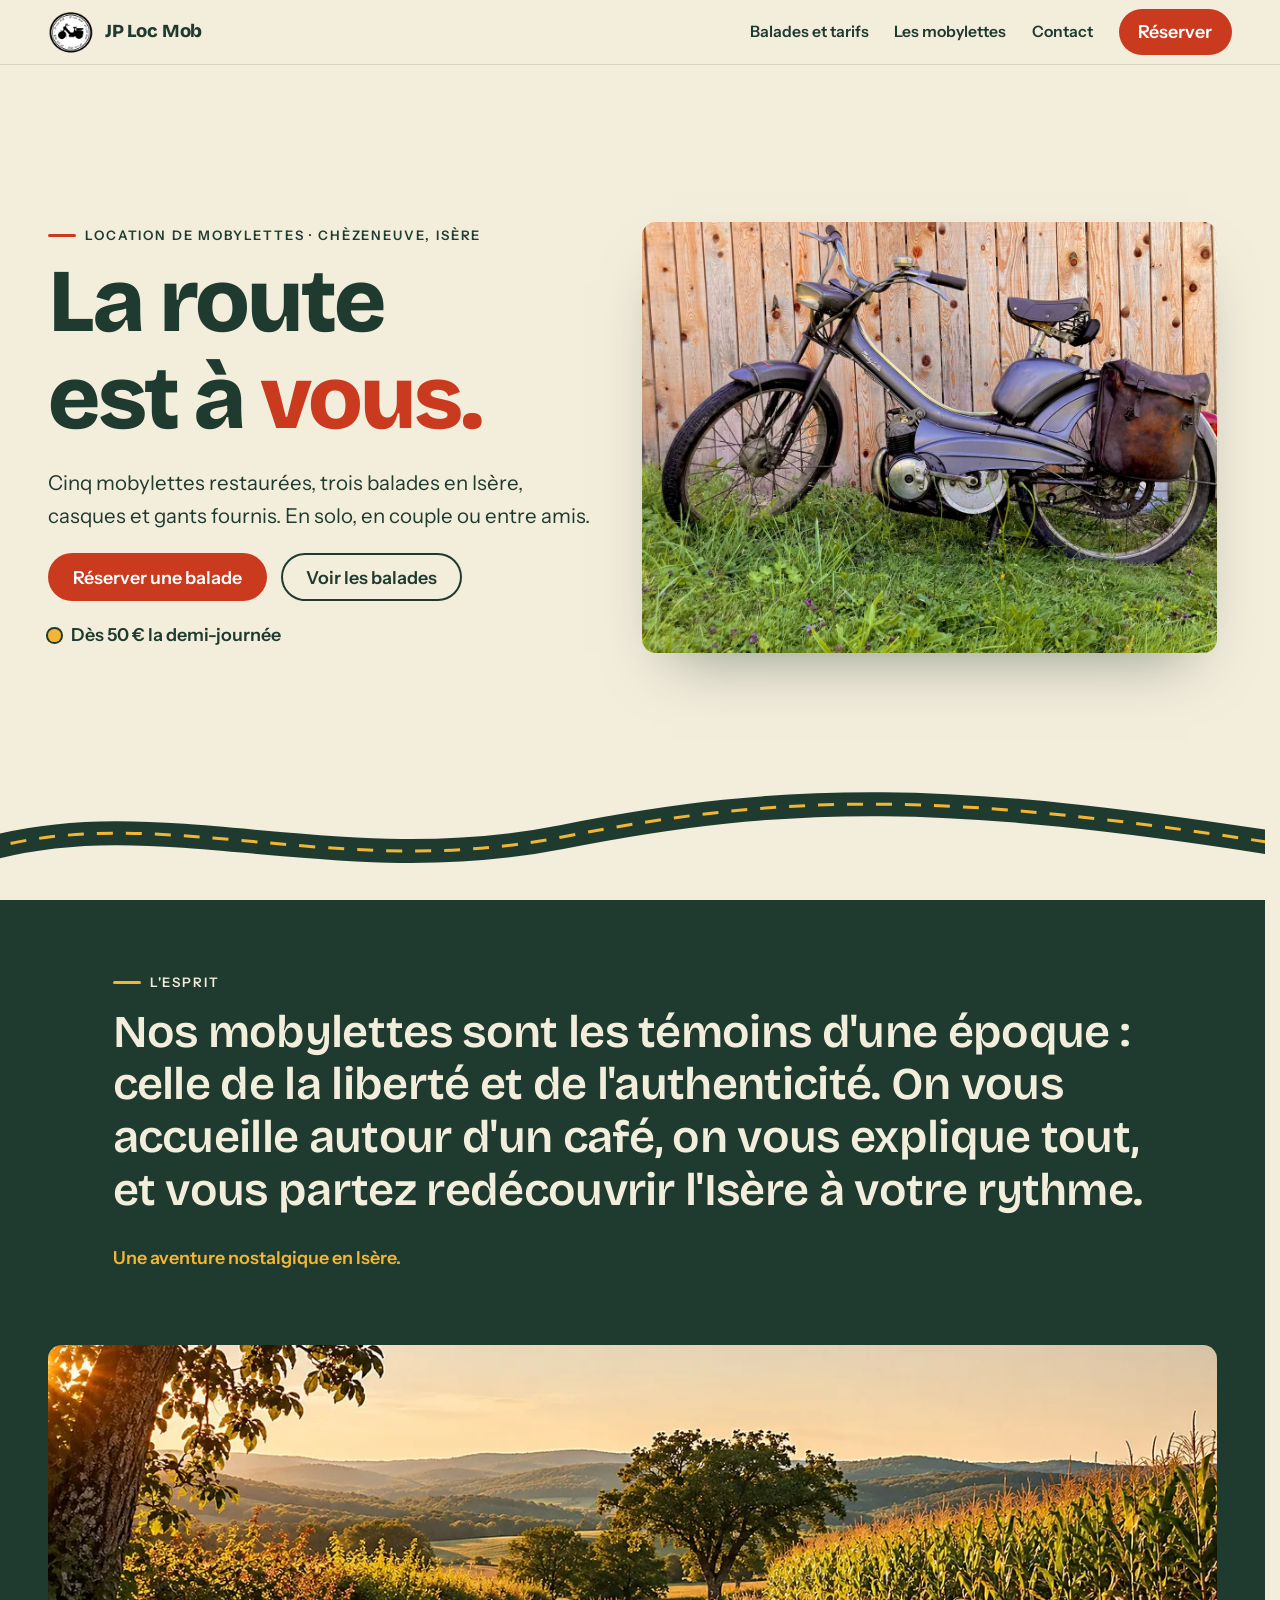
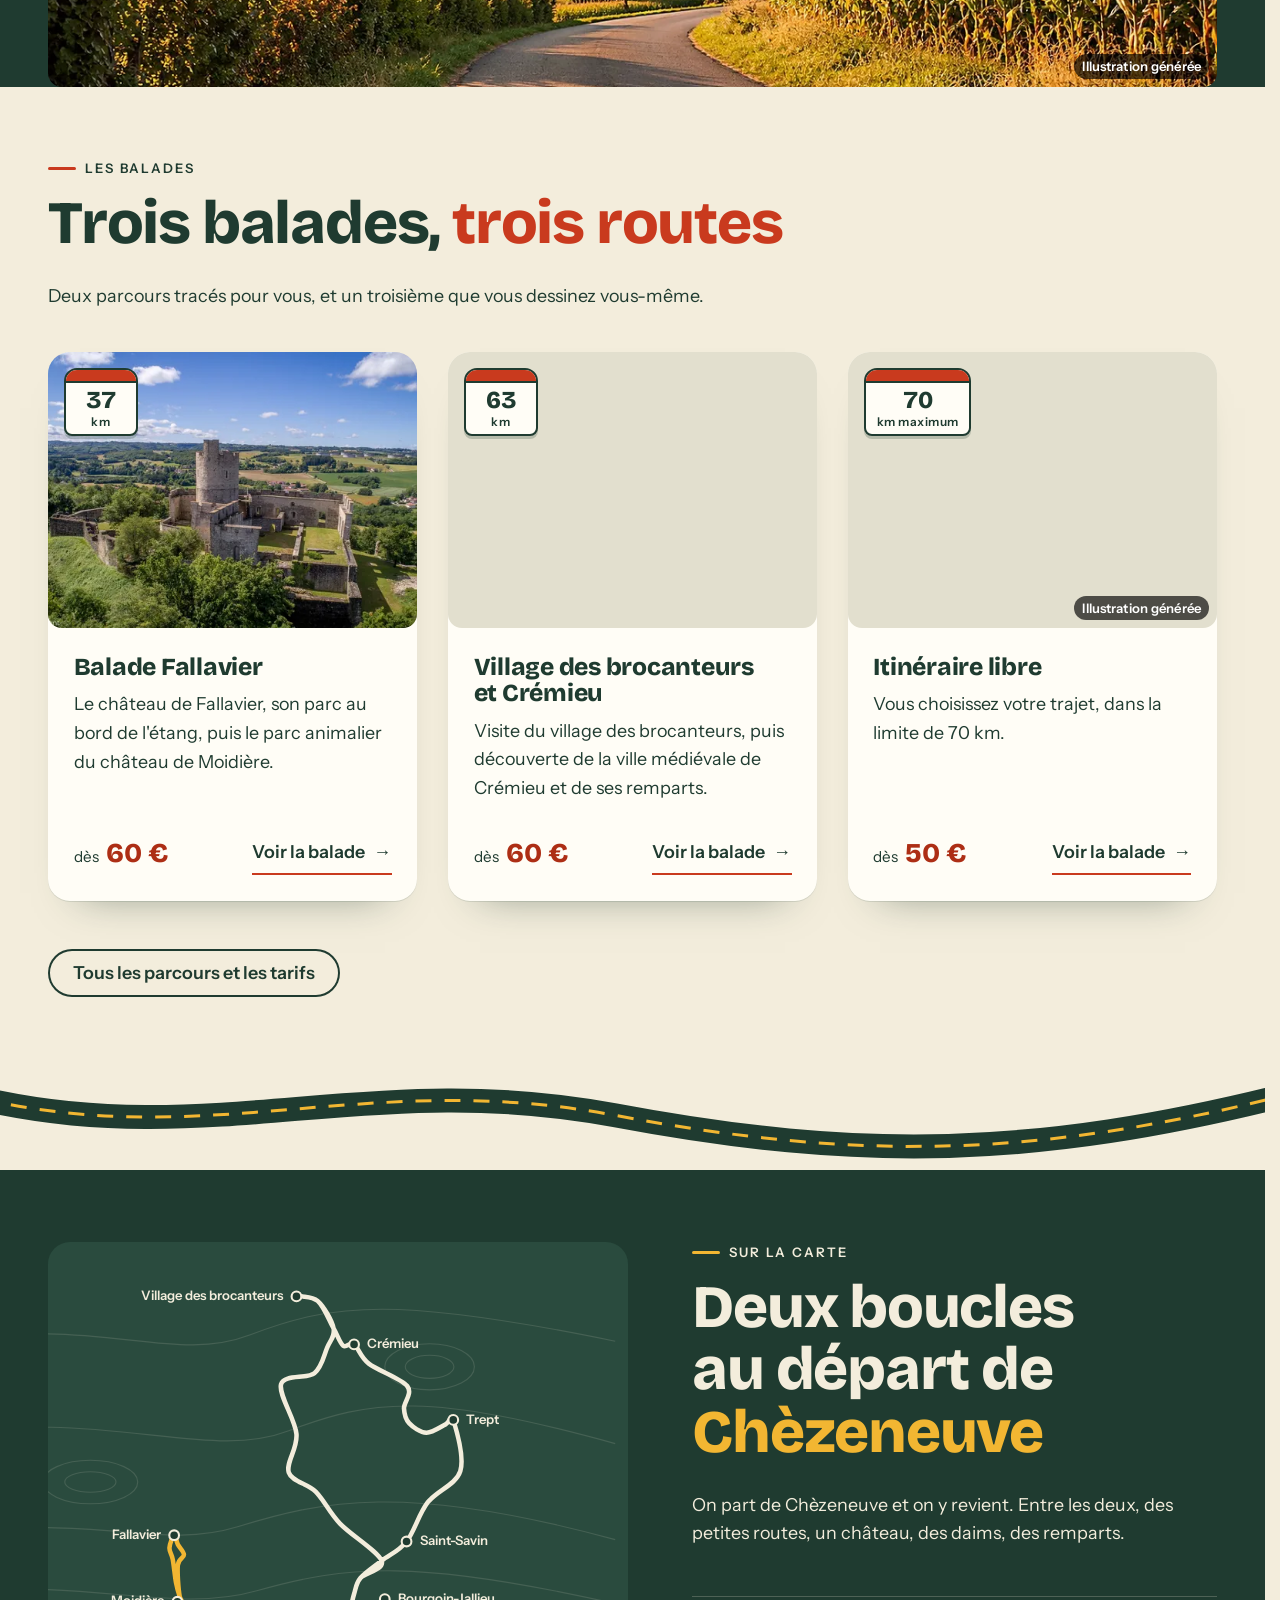
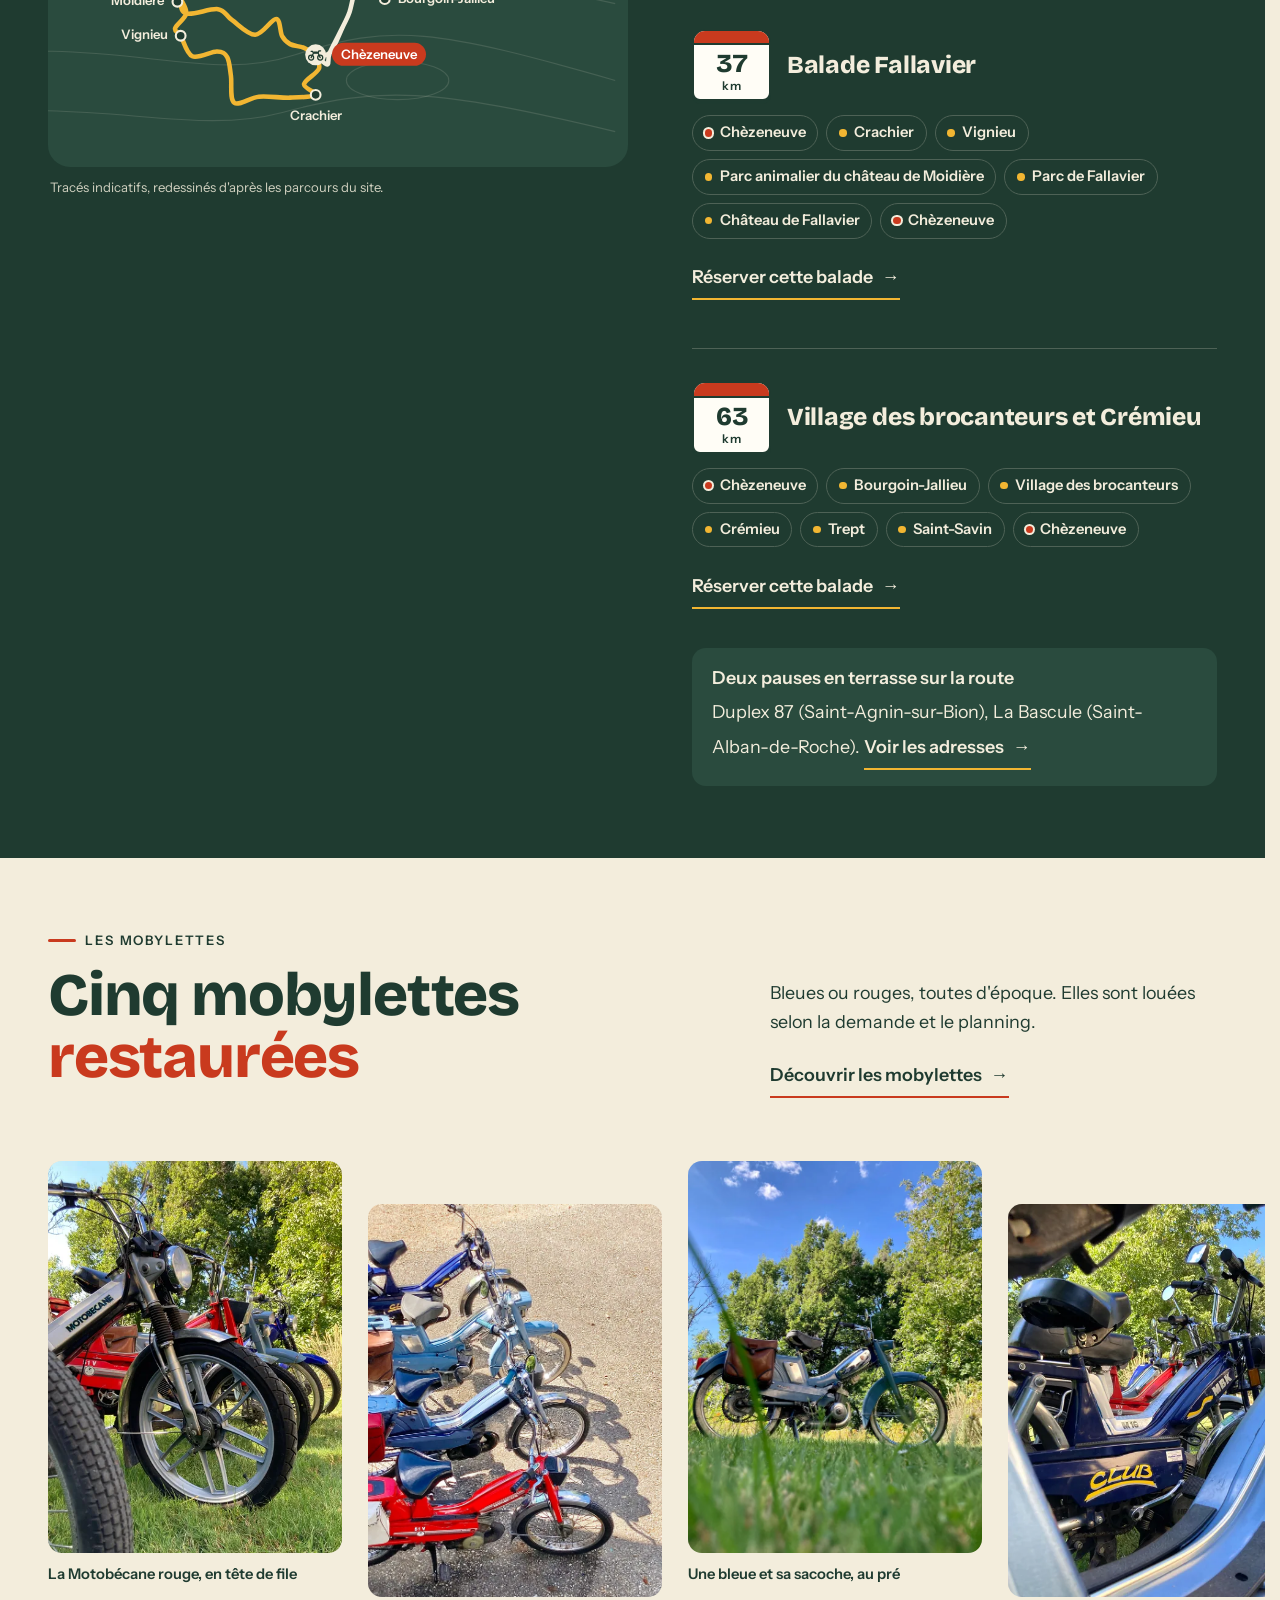
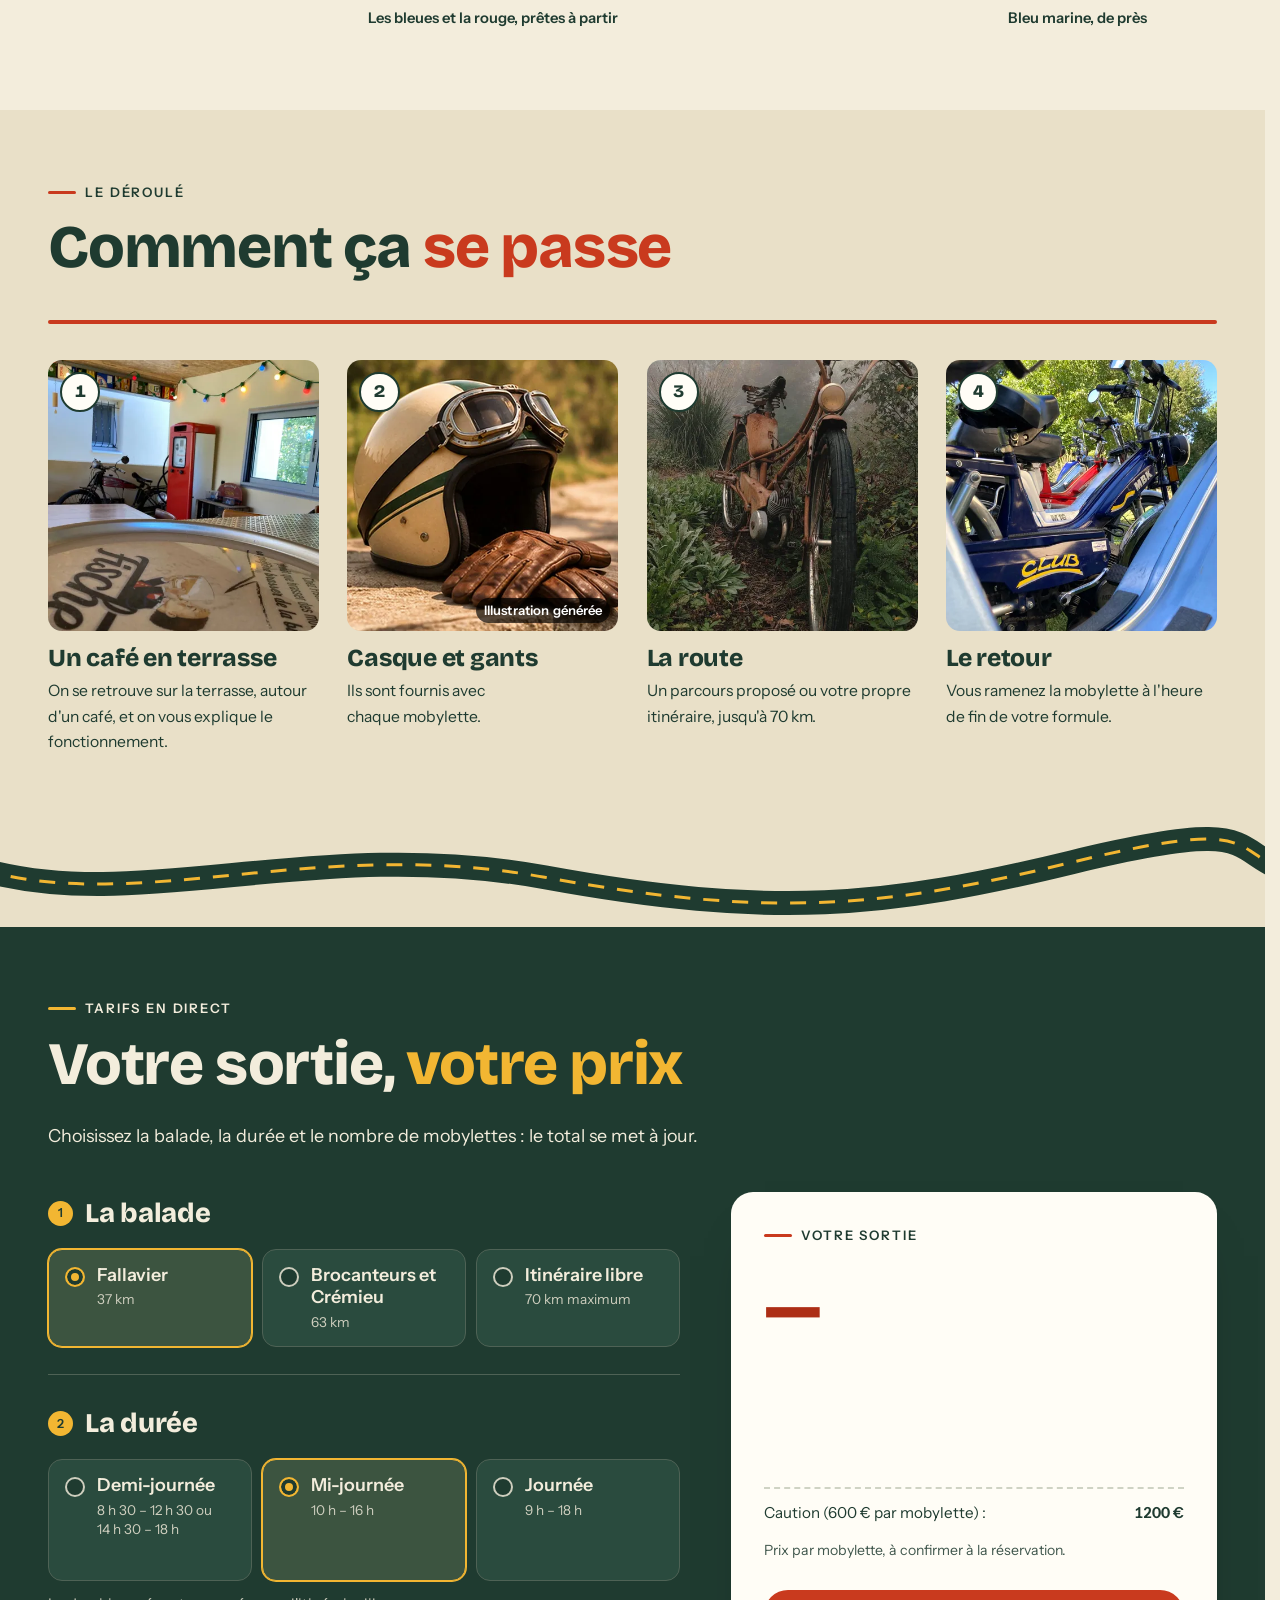
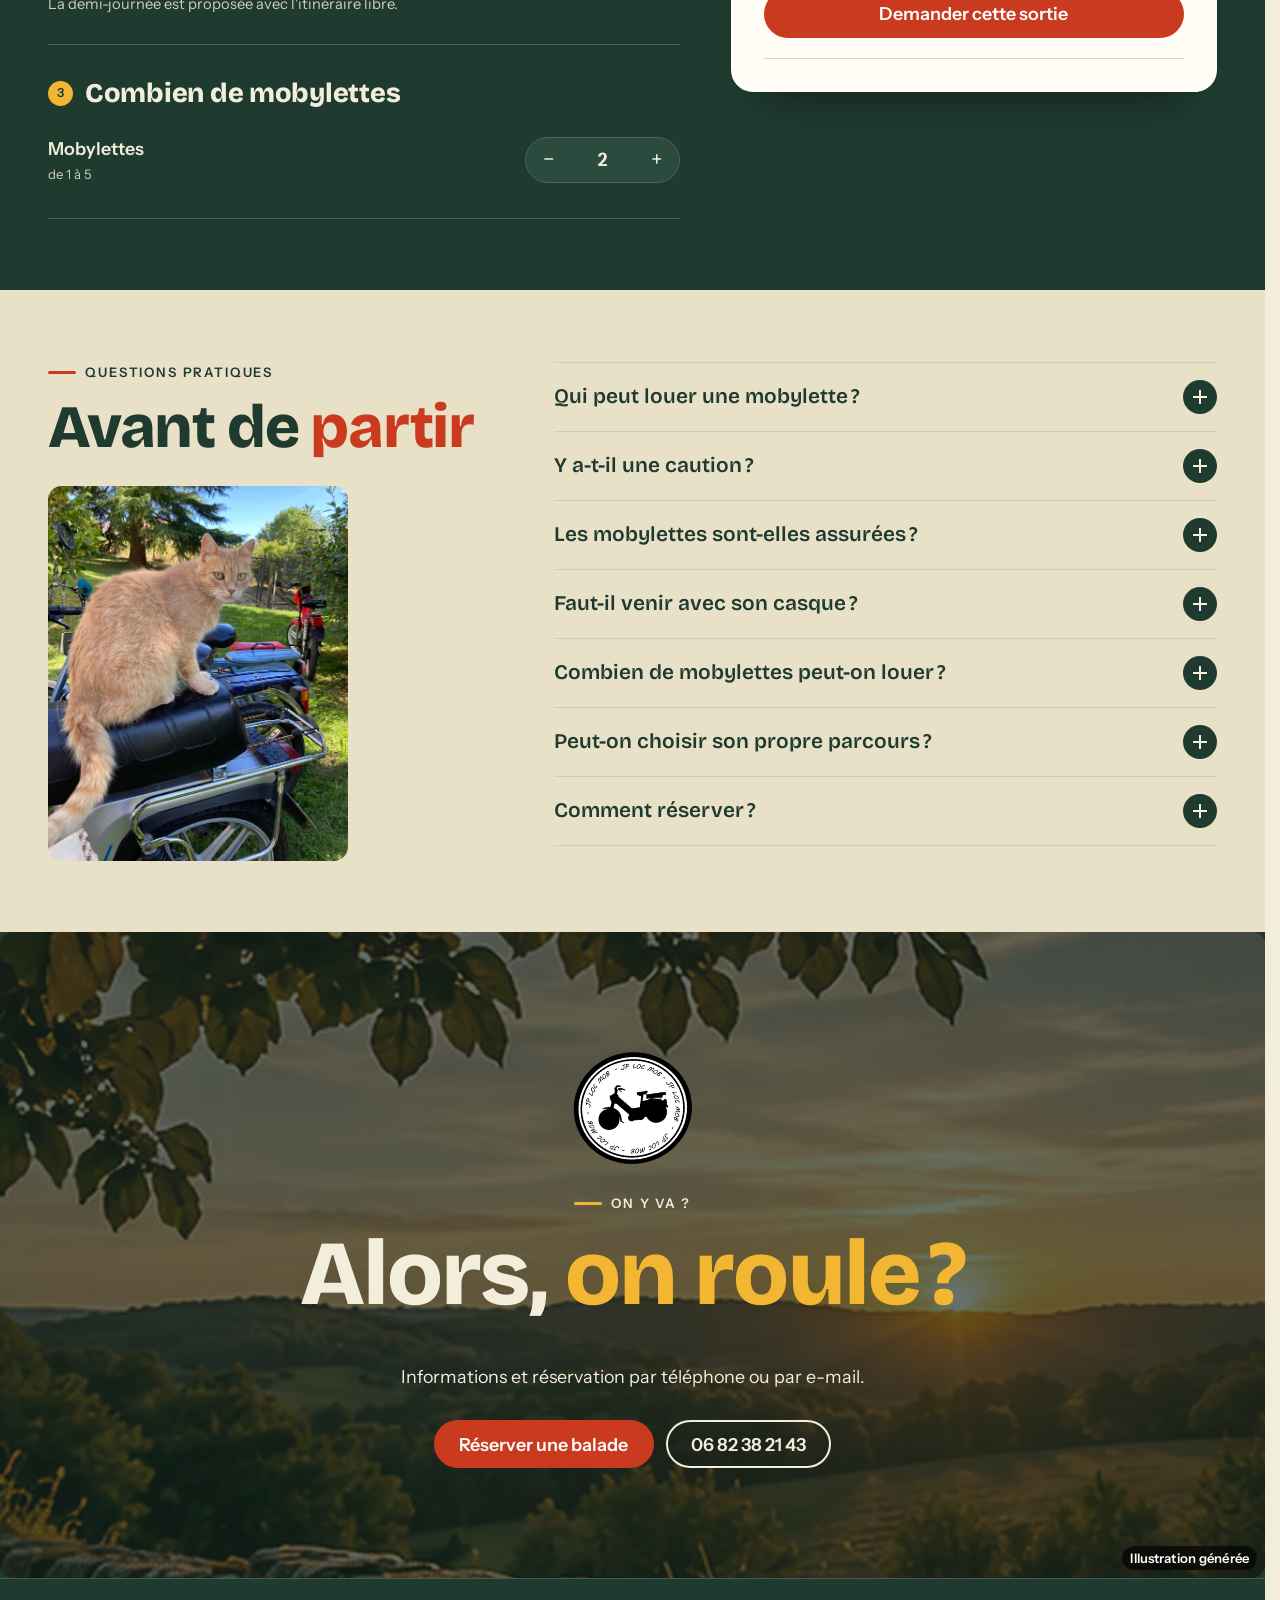
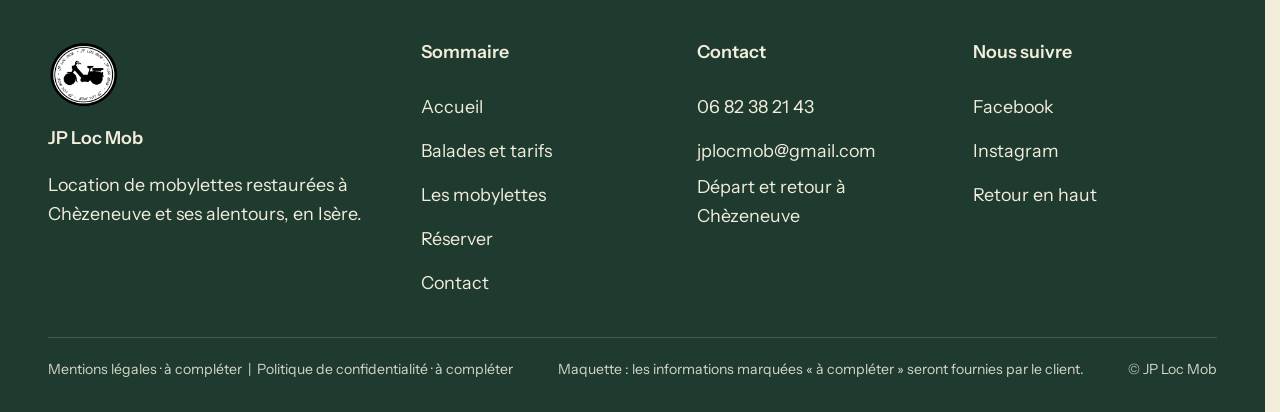
==== index.html @ 9537e4bf "Maquette JP Loc Mob v1" ====
<!doctype html>
<html lang="fr" data-v="1">
<head>
<meta charset="utf-8">
<meta name="viewport" content="width=device-width, initial-scale=1, viewport-fit=cover">
<title>JP Loc Mob : balades en mobylette en Isère</title>
<meta name="description" content="Location de mobylettes restaurées à Chèzeneuve : trois balades en Isère, casques et gants fournis, dès 50 € la demi-journée.">
<meta name="robots" content="noindex, nofollow">
<link rel="canonical" href="https://jplocmob-maquette.vercel.app/">
<style>:root{--fond:#F3EDDC;--texte:#1F3B30;--voile-fond:#1F3B30;--ouverture-fond:#F3EDDC;--menu-fond:#1F3B30}:root { --entete-h: 72px; --barres-h: 0px; } html { background: var(--fond); color: var(--texte); scrollbar-gutter: stable; } body { margin: 0; background: var(--fond); } html.js:not(.secours):not([data-arrivee="retour"]) [data-anime] { opacity: 0; } html.js:not(.secours):not([data-arrivee="retour"]) [data-anime].vu { opacity: 1; } [data-voile] { position: fixed; inset: 0; z-index: 900; background: var(--voile-fond); transform: translateY(100%); visibility: hidden; pointer-events: none; } html[data-arrivee="voile"]:not(.voile-leve):not(.secours) [data-voile] { transform: none; visibility: visible; } html.secours [data-voile] { visibility: hidden !important; } .ouverture-panneau { position: fixed; inset: 0; z-index: 850; display: none; place-content: center; justify-items: center; background: var(--ouverture-fond, var(--voile-fond)); color: var(--fond); text-align: center; } html.js[data-arrivee="intro"]:not(.secours):not(.intro-finie) .ouverture-panneau { display: grid; } html.defilement-bloque, html.defilement-bloque body, html.js[data-arrivee="intro"]:not(.secours):not(.intro-finie), html.js[data-arrivee="intro"]:not(.secours):not(.intro-finie) body, html[data-arrivee="voile"]:not(.voile-leve):not(.secours), html[data-arrivee="voile"]:not(.voile-leve):not(.secours) body { overflow: hidden; } html.js[data-arrivee="intro"]:not(.secours):not(.intro-finie) { background-color: var(--ouverture-fond, var(--voile-fond)); } html[data-arrivee="voile"]:not(.voile-leve):not(.secours) { background-color: var(--voile-fond); }</style>
<script>(function () {
var d = document.documentElement, ss = null, ls = null;
try { ss = window.sessionStorage; ls = window.localStorage; } catch (e) {}
d.classList.add('js');
var nav = performance.getEntriesByType ? performance.getEntriesByType('navigation')[0] : null;
var type = nav ? nav.type : 'navigate';
var depart = null;
try { depart = JSON.parse(ss.getItem('socle:depart') || 'null'); ss.removeItem('socle:depart'); } catch (e) {}
if (depart && !(Date.now() - depart.t < 15000)) depart = null;
var mode = type === 'back_forward' ? 'retour' : type === 'reload' ? 'intro' : depart ? 'voile' : 'intro';
d.setAttribute('data-arrivee', mode);
if (mode === 'voile' && depart.couleur) d.style.setProperty('--voile-fond', depart.couleur);
if (type === 'reload' && 'scrollRestoration' in history) {
history.scrollRestoration = 'manual';
}
try {
var choisie = ls && ls.getItem('socle:langue');
var langue = (d.lang || '').slice(0, 2);
if (choisie && choisie !== langue && type === 'navigate' && !depart) {
var alt = document.querySelector('link[rel="alternate"][hreflang="' + choisie + '"]');
if (alt) location.replace(new URL(alt.href).pathname + location.search + location.hash);
}
} catch (e) {}
setTimeout(function () { if (!d.classList.contains('demarre')) d.classList.add('secours'); }, 2000);
})();</script>
<link rel="preload" href="/assets/polices/bricolage-grotesque-800.woff2" as="font" type="font/woff2" crossorigin>
<link rel="preload" href="/assets/polices/instrument-sans-400.woff2" as="font" type="font/woff2" crossorigin>
<link rel="stylesheet" href="/assets/css/socle.css?v=1">
<link rel="stylesheet" href="/assets/css/modules.css?v=1">
<link rel="stylesheet" href="/assets/css/site.css?v=1">
<link rel="modulepreload" href="/assets/js/site.js?v=1">
<link rel="modulepreload" href="/assets/js/socle/index.js?v=1">
<script src="/assets/vendor/gsap.min.js" defer></script>
<script src="/assets/vendor/ScrollTrigger.min.js" defer></script>
<script src="/assets/vendor/SplitText.min.js" defer></script>
<script type="module" src="/assets/js/site.js?v=1"></script>
<meta name="theme-color" content="#F3EDDC">
<link rel="icon" href="/assets/images/favicon.png" type="image/png">
<link rel="apple-touch-icon" href="/assets/images/apple-touch-icon.png">
<meta property="og:type" content="website">
<meta property="og:site_name" content="JP Loc Mob">
<meta property="og:locale" content="fr_FR">
<meta property="og:title" content="JP Loc Mob : balades en mobylette en Isère">
<meta property="og:description" content="Location de mobylettes restaurées à Chèzeneuve : trois balades en Isère, casques et gants fournis, dès 50 € la demi-journée.">
<meta property="og:url" content="https://jplocmob-maquette.vercel.app/">
<meta property="og:image" content="https://jplocmob-maquette.vercel.app/assets/partage/accueil-fr.jpg">
<meta property="og:image:width" content="1200">
<meta property="og:image:height" content="630">
<meta property="og:image:alt" content="JP Loc Mob, une mobylette restaurée devant une palissade en bois">
<meta name="twitter:card" content="summary_large_image">
<script type="application/ld+json">{"@context":"https://schema.org","@type":"LocalBusiness","name":"JP Loc Mob","url":"https://jplocmob-maquette.vercel.app/","telephone":"+33682382143","email":"jplocmob@gmail.com","description":"Location de mobylettes restaurées et balades en Isère, à Chèzeneuve et ses alentours.","address":{"@type":"PostalAddress","addressLocality":"Chèzeneuve","addressRegion":"Isère","addressCountry":"FR"},"priceRange":"50 € à 70 €","sameAs":["https://www.facebook.com/profile.php?id=61550602001718","https://www.instagram.com/jp_loc_mob/"]}</script>
</head>
<body id="haut">
<div data-voile data-forme="iris" aria-hidden="true"><div class="voile-contenu"><img src="/assets/images/logo-240.png" alt="" width="88" height="88"><span data-voile-libelle>Accueil</span></div></div>
<div class="ouverture-panneau" data-ouverture aria-hidden="true">
  <svg class="ouverture-route" viewBox="0 0 1440 240" preserveAspectRatio="none"><path class="ouverture-route-bord" pathLength="1" d="M-20 150 C 220 40 420 230 720 120 S 1200 30 1460 130"/><path class="ouverture-route-ligne" pathLength="1" d="M-20 150 C 220 40 420 230 720 120 S 1200 30 1460 130"/></svg>
  <span class="ouverture-encre"></span>
  <img class="ouverture-logo" src="/assets/images/logo-240.png" alt="" width="132" height="132" data-ouverture-objet>
  <p class="ouverture-ligne">Location de mobylettes en Isère</p>
</div>
<a class="evitement" href="#contenu">Aller au contenu</a>
<header data-entete>
  <div class="entete-rangee">
    <a class="entete-logo" href="/" data-libelle="Accueil" aria-current="page">
      <img src="/assets/images/logo-240.png" alt="" width="46" height="46"><span>JP Loc Mob</span>
    </a>
    <nav data-nav aria-label="Navigation principale">
      <ul><li><a href="/balades-et-tarifs" data-libelle="Balades et tarifs">Balades et tarifs</a></li><li><a href="/les-mobylettes" data-libelle="Les mobylettes">Les mobylettes</a></li><li><a href="/contact" data-libelle="Contact">Contact</a></li></ul>
    </nav>
    <div class="entete-actions">
      <a class="bouton" href="/reserver" data-libelle="Réserver">Réserver</a>
      <button type="button" data-menu-bouton aria-controls="menu" aria-expanded="false" data-libelle-ouvrir="Menu" data-libelle-fermer="Fermer"><span data-libelle-bouton>Menu</span></button>
      <a class="menu-sansjs" href="#menu" data-menu-lien>Menu</a>
    </div>
  </div>
</header>
<script>/* Avant le premier affichage : rangées de la navigation (même règle que ajusterNav dans assets/js/socle/entete.js)
   et hauteur réelle de l'en-tête, pour que rien ne saute quand le JavaScript du site prend la main. */
(function () {
  var h = document.documentElement, u = document.querySelector('[data-nav] ul'), e = document.querySelector('[data-entete]');
  if (u) {
    var deborde = function () { return u.scrollWidth > u.clientWidth + 1; }, c = deborde();
    if (c && window.matchMedia('(min-width: 900px)').matches) {
      h.classList.add('nav-deux-rangees'); c = deborde();
      if (c) { h.classList.add('nav-deux-lignes'); var a = u.querySelector('a'); c = !a || u.getBoundingClientRect().height > a.getBoundingClientRect().height * 2.5; }
      if (c) h.classList.remove('nav-deux-rangees', 'nav-deux-lignes');
    }
    if (c) h.classList.add('nav-compacte');
  }
  if (e) h.style.setProperty('--entete-h', Math.round(e.getBoundingClientRect().height) + 'px');
})();</script>
<span id="menu-ferme" aria-hidden="true"></span>
<div id="menu" data-menu role="dialog" aria-modal="true" aria-label="Menu">
  <p class="menu-sansjs-fermer"><a href="#menu-ferme">Fermer</a></p>
  <ul><li style="--i:0"><a href="/" class="menu-lien" data-libelle="Accueil" aria-current="page">Accueil</a></li><li style="--i:1"><a href="/balades-et-tarifs" class="menu-lien" data-libelle="Balades et tarifs">Balades et tarifs</a></li><li style="--i:2"><a href="/les-mobylettes" class="menu-lien" data-libelle="Les mobylettes">Les mobylettes</a></li><li style="--i:3"><a href="/reserver" class="menu-lien" data-libelle="Réserver">Réserver</a></li><li style="--i:4"><a href="/contact" class="menu-lien" data-libelle="Contact">Contact</a></li></ul>
  <p><a class="bouton" href="tel:+33682382143">Appeler 06 82 38 21 43</a></p>
</div>
<main id="contenu" tabindex="-1">
<section class="hero" id="debut">
  <div class="conteneur hero-grille">
    <div class="hero-texte">
      <p class="surtitre" data-entree>Location de mobylettes · Chèzeneuve, Isère</p>
      <h1 class="tete-titre hero-titre" data-anime="gsap"><span class="ligne-masque"><span class="tete-ligne">La route</span></span><span class="ligne-masque"><span class="tete-ligne">est à <em>vous.</em></span></span></h1>
      <p class="hero-intro" data-entree>Cinq mobylettes restaurées, trois balades en Isère, casques et gants fournis. <span class="hero-intro-suite">En solo, en couple ou entre amis.</span></p>
      <p class="hero-actions" data-entree>
        <a href="/reserver" class="bouton" data-libelle="Réserver" data-action-principale data-survol="magnetique">Réserver une balade</a>
        <a class="bouton bouton--contour" href="#balades" data-sans-transition>Voir les balades</a>
      </p>
      <p class="hero-info" data-info-cle data-entree><span class="pastille" aria-hidden="true"></span>Dès 50 € la demi-journée</p>
    </div>
    <figure class="media hero-media" data-fx="parallaxe" data-fx-force="6" data-iris-centre style="--cadrage:50% 45%">
  <picture>
    <img src="/assets/images/accueil-ouverture-1280.webp" srcset="/assets/images/accueil-ouverture-640.webp 640w, /assets/images/accueil-ouverture-1280.webp 1280w, /assets/images/accueil-ouverture-1920.webp 1920w" sizes="(max-width: 760px) 100vw, 52vw" alt="Mobylette gris-bleu à sacoches de cuir, posée dans l&#39;herbe devant une palissade en bois" width="1280" height="960" fetchpriority="high" loading="eager" decoding="async">
  </picture>
</figure>
  </div>
  <div class="hero-route route-cadre" data-audit-ignorer><svg class="route route--papier route--entree" viewBox="0 0 1440 120" preserveAspectRatio="none" aria-hidden="true" data-effet="route" data-grille="fil" data-visuel>
  <mask id="route-2" maskUnits="userSpaceOnUse" x="-40" y="-40" width="1520" height="200"><path class="route-masque" d="M-20 78 C 180 10 380 120 640 60 S 1080 0 1460 70" pathLength="1" fill="none" stroke="#fff" stroke-width="40"/></mask>
  <g mask="url(#route-2)"><path class="route-bord" d="M-20 78 C 180 10 380 120 640 60 S 1080 0 1460 70" fill="none"/><path class="route-ligne" d="M-20 78 C 180 10 380 120 640 60 S 1080 0 1460 70" fill="none"/></g>
</svg><span class="route-mob" data-route-mob data-points="[[-0.0139,0.65],[0.0159,0.5502],[0.0458,0.4895],[0.0758,0.4615],[0.1061,0.4599],[0.1368,0.4784],[0.168,0.5105],[0.1997,0.55],[0.232,0.5905],[0.265,0.6257],[0.2989,0.6493],[0.3337,0.6548],[0.3695,0.636],[0.4064,0.5865],[0.4444,0.5],[0.4824,0.4005],[0.519,0.3166],[0.5548,0.2483],[0.5901,0.1958],[0.6255,0.1594],[0.6613,0.1392],[0.6979,0.1354],[0.7358,0.1482],[0.7754,0.1778],[0.8172,0.2242],[0.8615,0.2879],[0.9087,0.3688],[0.9594,0.4672],[1.0139,0.5833]]" aria-hidden="true"><svg viewBox="0 0 44 30" aria-hidden="true"><g fill="none" stroke="#1F3B30" stroke-width="2.6" stroke-linecap="round" stroke-linejoin="round"><circle cx="9" cy="21" r="6.5" fill="#F3EDDC"/><circle cx="35" cy="21" r="6.5" fill="#F3EDDC"/><path d="M9 21 16 8h13l6 13M16 8l-3-5H9M29 8l2.4-6h4.4"/></g><path d="M17 5.6h9" stroke="#1F3B30" stroke-width="5" stroke-linecap="round"/><path d="M15 12h13l3 6H17z" fill="#C93A1E" stroke="#1F3B30" stroke-width="2" stroke-linejoin="round"/></svg></span></div>
</section>
<section class="section sombre manifeste" id="esprit">
  <div class="conteneur manifeste-grille">
    <div>
      <p class="surtitre" data-anime>L&#39;esprit</p>
      <p class="manifeste-texte" data-anime="mots">Nos mobylettes sont les témoins d&#39;une époque : celle de la liberté et de l&#39;authenticité. On vous accueille autour d&#39;un café, on vous explique tout, et vous partez redécouvrir l&#39;Isère à votre rythme.</p>
      <p class="manifeste-signature" data-anime>Une aventure nostalgique en Isère.</p>
    </div>
  </div>
  <figure class="media manifeste-media" data-grok data-fx="parallaxe" data-fx-force="10" style="--cadrage:50% 60%">
  <picture><source media="(max-width: 760px) and (orientation: portrait)" srcset="/assets/images/grok/g-route-campagne-mobile-640.webp 640w, /assets/images/grok/g-route-campagne-mobile-1080.webp 1080w" sizes="100vw">
    <img src="/assets/images/grok/g-route-campagne-1280.webp" srcset="/assets/images/grok/g-route-campagne-640.webp 640w, /assets/images/grok/g-route-campagne-1280.webp 1280w, /assets/images/grok/g-route-campagne-1920.webp 1920w" sizes="100vw" alt="Petite route de campagne entre les haies et les noyers, au soleil du soir" width="1280" height="720" loading="lazy" decoding="async">
  </picture><figcaption class="mention-ia">Illustration générée</figcaption>
</figure>
</section>
<section class="section balades" id="balades">
  <div class="conteneur">
    <div class="section-tete"><p class="surtitre" data-anime>Les balades</p><h2 class="titre " data-anime="lignes">Trois balades, <em>trois routes</em></h2><p data-anime>Deux parcours tracés pour vous, et un troisième que vous dessinez vous-même.</p></div>
    <div class="balades-grille" data-anime="cascade"><article class="carte-balade" id="carte-fallavier" data-survol="incline" data-survol-force="4">
  <figure class="media carte-balade-media" data-fx="zoom" data-fx-force="12" style="--cadrage:50% 40%">
  <picture>
    <img src="/assets/images/fallavier-chateau-1280.webp" srcset="/assets/images/fallavier-chateau-640.webp 640w, /assets/images/fallavier-chateau-1280.webp 1280w" sizes="(max-width: 760px) 86vw, 30vw" alt="Balade Fallavier" width="1280" height="720" loading="lazy" decoding="async">
  </picture>
</figure>
  <span class="borne borne--carte" data-effet="borne" data-anime>
  <span class="borne-tete" aria-hidden="true"></span>
  <strong class="borne-km chiffres"><span data-compteur="37">37</span> <small>km</small></strong>
</span>
  <div class="carte-balade-texte">
    <h3>Balade Fallavier</h3>
    <p>Le château de Fallavier, son parc au bord de l&#39;étang, puis le parc animalier du château de Moidière.</p>
    <p class="carte-balade-bas"><span class="prix-des" data-prix>dès <strong>60 €</strong></span><a href="/balades-et-tarifs#fallavier" class="lien-fleche" data-libelle="Balades et tarifs" aria-label="Voir la balade : Balade Fallavier">Voir la balade</a></p>
  </div>
</article><article class="carte-balade" id="carte-cremieu" data-survol="incline" data-survol-force="4">
  <figure class="media carte-balade-media" data-fx="zoom" data-fx-force="12" style="--cadrage:50% 35%">
  <picture>
    <img src="/assets/images/cremieu-rue-960.webp" srcset="/assets/images/cremieu-rue-640.webp 640w, /assets/images/cremieu-rue-960.webp 960w" sizes="(max-width: 760px) 86vw, 30vw" alt="Village des brocanteurs et Crémieu" width="960" height="1200" loading="lazy" decoding="async">
  </picture>
</figure>
  <span class="borne borne--carte" data-effet="borne" data-anime>
  <span class="borne-tete" aria-hidden="true"></span>
  <strong class="borne-km chiffres"><span data-compteur="63">63</span> <small>km</small></strong>
</span>
  <div class="carte-balade-texte">
    <h3>Village des brocanteurs et Crémieu</h3>
    <p>Visite du village des brocanteurs, puis découverte de la ville médiévale de Crémieu et de ses remparts.</p>
    <p class="carte-balade-bas"><span class="prix-des" data-prix>dès <strong>60 €</strong></span><a href="/balades-et-tarifs#cremieu" class="lien-fleche" data-libelle="Balades et tarifs" aria-label="Voir la balade : Village des brocanteurs et Crémieu">Voir la balade</a></p>
  </div>
</article><article class="carte-balade" id="carte-libre" data-survol="incline" data-survol-force="4">
  <figure class="media carte-balade-media" data-grok data-fx="zoom" data-fx-force="12" style="--cadrage:50% 50%">
  <picture>
    <img src="/assets/images/grok/g-route-libre-1280.webp" srcset="/assets/images/grok/g-route-libre-640.webp 640w, /assets/images/grok/g-route-libre-960.webp 960w, /assets/images/grok/g-route-libre-1280.webp 1280w" sizes="(max-width: 760px) 86vw, 30vw" alt="Itinéraire libre" width="1280" height="1920" loading="lazy" decoding="async">
  </picture><figcaption class="mention-ia">Illustration générée</figcaption>
</figure>
  <span class="borne borne--carte" data-effet="borne" data-anime>
  <span class="borne-tete" aria-hidden="true"></span>
  <strong class="borne-km chiffres"><span data-compteur="70">70</span> <small>km maximum</small></strong>
</span>
  <div class="carte-balade-texte">
    <h3>Itinéraire libre</h3>
    <p>Vous choisissez votre trajet, dans la limite de 70 km.</p>
    <p class="carte-balade-bas"><span class="prix-des" data-prix>dès <strong>50 €</strong></span><a href="/balades-et-tarifs#libre" class="lien-fleche" data-libelle="Balades et tarifs" aria-label="Voir la balade : Itinéraire libre">Voir la balade</a></p>
  </div>
</article></div>
    <p class="section-suite" data-anime><a href="/balades-et-tarifs" class="bouton bouton--contour" data-libelle="Balades et tarifs">Tous les parcours et les tarifs</a></p>
  </div>
</section>
<svg class="route route--papier route--jonction" viewBox="0 0 1440 120" preserveAspectRatio="none" aria-hidden="true" data-effet="route" data-grille="fil" data-visuel>
  <mask id="route-3" maskUnits="userSpaceOnUse" x="-40" y="-40" width="1520" height="200"><path class="route-masque" d="M-20 40 C 240 110 420 0 700 62 S 1180 118 1460 36" pathLength="1" fill="none" stroke="#fff" stroke-width="40"/></mask>
  <g mask="url(#route-3)"><path class="route-bord" d="M-20 40 C 240 110 420 0 700 62 S 1180 118 1460 36" fill="none"/><path class="route-ligne" d="M-20 40 C 240 110 420 0 700 62 S 1180 118 1460 36" fill="none"/></g>
</svg>
<section class="section sombre carte" id="carte">
  <div class="conteneur carte-grille">
    <div class="carte-plan"><div class="plan " data-effet="parcours" data-plan data-visuel style="--ratio:1.104;--u:1.092">
  <script type="application/json" class="plan-donnees">{"fallavier":[[292,600],[292.9,602.3],[294.4,605.6],[296,609.4],[297.3,613.6],[297.8,617.8],[297.1,621.8],[294.4,625.8],[289.9,629.9],[284.6,634.1],[279.5,638.3],[275.6,642.2],[273.8,645.8],[275.1,649.1],[278.9,652.4],[283.9,655.4],[288.7,658.1],[291.9,660.5],[292,662.5],[288.8,664],[283.3,665.1],[276.2,665.8],[268.1,666.3],[259.8,666.6],[252,666.9],[244.3,666.9],[236,666.5],[227.6,665.9],[219.1,665.4],[210.9,665.2],[203.3,665.5],[195.9,667],[188.4,669.7],[181.3,672.8],[174.7,675.2],[169.1,676.2],[164.7,674.9],[161.9,670.7],[160.5,664.2],[160.1,656.2],[160.1,647.7],[160.1,639.6],[159.6,632.7],[158.8,626.9],[158.1,621.3],[157.4,616.1],[156.5,611.3],[155.4,607.1],[153.8,603.6],[152,600.8],[150.1,598.6],[147.8,597],[145.2,595.9],[141.9,595.2],[137.8,594.9],[132.5,595.6],[125.9,597.6],[118.7,600],[111.5,602.1],[104.8,603.1],[99.3,602.2],[95,598.9],[91.4,593.7],[88.3,587.4],[85.7,580.8],[83.3,574.8],[81.1,570.2],[78.8,567.2],[76.5,565.2],[74.5,563.8],[73,562.5],[72.2,560.9],[72.4,558.5],[74.1,555.3],[77.3,551.7],[81.2,547.8],[85.1,543.7],[88.2,539.5],[89.8,535.3],[89.6,531.1],[88.3,526.6],[86.2,522.1],[83.7,517.6],[81.4,513.2],[79.6,509.1],[78.4,505.4],[77.3,502],[76.4,498.8],[75.5,495.5],[74.7,491.7],[73.8,487.3],[72.9,481.9],[72,475.6],[71.2,468.9],[70.4,462.2],[69.5,456.1],[68.7,450.9],[67.7,446.8],[66.5,443.5],[65.4,440.7],[64.4,438.2],[63.7,435.6],[63.6,432.7],[64.1,429.1],[65.2,425],[66.6,420.9],[68.1,417.2],[69.6,414.4],[70.9,413.1],[71.9,413.5],[72.8,415.4],[73.7,418.1],[74.5,421.4],[75.5,424.7],[76.7,427.6],[78.3,430.2],[80.3,432.8],[82.4,435.5],[84.3,438.2],[85.7,440.9],[86.2,443.6],[85.6,445.9],[84,447.7],[81.9,449.5],[79.7,451.8],[77.8,455],[76.7,459.6],[76.4,466.2],[76.5,474.5],[76.9,483.7],[77.6,493.1],[78.6,501.8],[79.6,509.1],[80.4,515.2],[81,520.8],[81.8,525.7],[83.2,529.9],[85.7,533.1],[89.8,535.3],[96.1,535.8],[104.4,534.7],[113.8,532.6],[123.4,530.4],[132.2,528.8],[139.3,528.7],[144.4,530.1],[148.1,532.3],[151,535.2],[153.8,538.6],[156.9,542.1],[161.1,545.5],[166.4,549.6],[172.3,554.5],[178.6,559.7],[185.1,564.3],[191.5,567.5],[197.5,568.7],[203.4,566.8],[209.5,562.1],[215.5,556.1],[221.2,550.2],[226.1,545.7],[230.2,544],[233.1,545.7],[234.9,549.7],[236.2,555.1],[237.1,561.1],[238.1,566.7],[239.6,570.9],[241.4,573.9],[243.2,576.4],[245,578.4],[247.1,580.2],[249.4,581.8],[252,583.3],[255.1,584.6],[258.7,585.5],[262.5,586.3],[266.5,587],[270.3,587.9],[273.8,589.1],[277.3,590.7],[280.8,592.8],[284.3,594.9],[287.4,597],[290.1,598.8],[292,600]],"cremieu":[[292,600],[294.1,602],[297.2,605.1],[300.8,608.6],[304.4,611.9],[307.6,614.2],[310,615],[311.3,614.2],[311.7,612.3],[311.8,609.6],[311.9,606],[312.5,601.8],[314,597],[316.6,591.2],[320.1,584],[324.1,576.2],[328.2,568.4],[331.9,561.1],[335,555],[337.3,550.2],[339.3,546.4],[340.9,543.1],[342.3,540],[343.6,536.8],[345,533],[346.3,528.6],[347.4,524],[348.5,519.2],[349.6,514.3],[350.7,509.6],[352,505],[353.2,500.7],[354.3,496.5],[355.4,492.4],[356.9,488.4],[359,484.2],[362,480],[367.3,476],[374.9,472.3],[383.2,468.6],[390.4,464.4],[394.9,459.3],[395,453],[389.5,445],[379.6,435.7],[366.9,425.4],[353.3,414.9],[340.4,404.6],[330,395],[322.2,386],[315.5,377],[309.6,368.2],[304,359.9],[298.3,352.1],[292,345],[284.6,339.2],[276.3,334.6],[267.9,330.6],[260.1,326.5],[253.9,321.5],[250,315],[249.3,306.9],[251.3,297.9],[254.9,288],[258.7,277.4],[261.5,266.4],[262,255],[259.2,242.3],[253.9,228.1],[247.5,213.3],[241.7,199.1],[238,186.7],[238,177],[242.6,170.9],[250.9,167.7],[261.2,166.1],[272.2,165.1],[282.3,163.5],[290,160],[295.3,154.5],[299.4,148],[302.6,140.8],[305.3,133.4],[307.6,126.4],[310,120],[312.7,114.6],[315.4,109.7],[317.8,105.2],[319.6,100.6],[320.5,95.6],[320,90],[318,83.2],[314.6,75.3],[310.2,67.1],[305.2,59.1],[300,52.2],[295,47],[289.2,43.6],[282.1,41.5],[274.9,40.4],[268.4,40],[263.8,39.9],[262,40],[263.8,39.9],[268.4,40],[274.9,40.4],[282.1,41.5],[289.2,43.6],[295,47],[299.7,52.3],[304.3,59.3],[308.6,67.2],[312.7,75.5],[316.5,83.3],[320,90],[323.1,95.8],[325.7,101.3],[328,106.3],[330.2,110.7],[332.5,114.4],[335,117],[337.6,118],[340.3,117.3],[343,115.8],[345.8,114.4],[348.8,113.8],[352,115],[355.1,118.1],[357.9,122.4],[360.8,127.7],[364.4,133.4],[369,139.3],[375,145],[383.6,150.5],[394.7,156.3],[406.8,162.2],[418.4,168.1],[428.3,174.1],[435,180],[437.8,186],[437.7,192.1],[435.8,198.2],[433.1,204.2],[430.8,209.9],[430,215],[430.4,219.6],[431,223.9],[432,227.8],[433.4,231.4],[435.4,234.8],[438,238],[441.4,241.3],[445.5,244.6],[450.1,247.8],[455.1,250.4],[460.1,252.2],[465,253],[470,252.4],[475.4,250.5],[480.9,247.9],[486.2,244.9],[491,242.1],[495,240],[498.1,237.5],[500.4,234],[502.2,230.7],[503.7,228.7],[505.3,229.1],[507,233],[509.6,241.7],[513,254.4],[516.4,269.5],[519,285.4],[519.8,300.5],[518,313],[512.9,322.8],[504.9,331.2],[495.2,338.7],[485,345.9],[475.2,353.5],[467,362],[460.5,371.8],[454.9,382.6],[449.8,393.7],[444.8,404.5],[439.6,414.5],[434,423],[427.8,429.8],[421.2,435.4],[414.5,440.1],[407.8,444.4],[401.2,448.5],[395,453],[388.9,457.7],[382.7,462.3],[376.7,466.8],[371.1,471.3],[366.1,475.7],[362,480],[359,484.2],[356.9,488.4],[355.4,492.4],[354.3,496.5],[353.2,500.7],[352,505],[350.7,509.6],[349.6,514.3],[348.5,519.2],[347.4,524],[346.3,528.6],[345,533],[343.6,536.8],[342.3,540],[340.9,543.1],[339.3,546.4],[337.3,550.2],[335,555],[332.1,561.3],[328.9,569],[325.2,577.2],[321.5,585.1],[317.7,592],[314,597],[310.1,599.8],[305.9,601],[301.7,601.1],[297.7,600.7],[294.4,600.1],[292,600]]}</script>
  <div class="plan-carte">
    <svg class="plan-svg" viewBox="-126 -45 906 821" aria-hidden="true">
      <g class="plan-relief" fill="none"><path d="M-320 120 C -60 60 60 150 190 100 S 420 40 760 110"/><path d="M-320 260 C -40 210 120 300 250 250 S 470 190 760 270"/><path d="M-320 420 C -70 370 40 440 170 400 S 430 330 760 420"/><path d="M-320 510 C -90 470 60 540 200 500 S 450 450 760 520"/><path d="M-320 610 C -30 560 110 650 260 600 S 480 560 760 640"/><path d="M-320 700 C -60 660 90 730 240 690 S 470 650 760 720"/><ellipse cx="470" cy="150" rx="70" ry="36"/><ellipse cx="470" cy="150" rx="38" ry="18"/><ellipse cx="-60" cy="330" rx="74" ry="34"/><ellipse cx="-60" cy="330" rx="40" ry="16"/><ellipse cx="420" cy="640" rx="80" ry="30"/></g>
      <path class="plan-fantome" d="M292.0 600.0 C292.9 603.6 300.1 614.2 297.1 621.8 C294.1 629.4 274.7 639.0 273.8 645.8 C272.9 652.6 295.6 659.0 292.0 662.5 C288.4 666.0 266.8 666.4 252.0 666.9 C237.2 667.4 217.9 664.2 203.3 665.5 C188.8 666.8 172.0 680.4 164.7 674.9 C157.4 669.4 161.4 644.6 159.6 632.7 C157.8 620.8 157.4 609.9 153.8 603.6 C150.2 597.3 146.9 595.1 137.8 594.9 C128.7 594.7 108.8 606.3 99.3 602.2 C89.8 598.1 85.6 577.5 81.1 570.2 C76.6 562.9 71.0 564.3 72.4 558.5 C73.9 552.7 88.6 543.5 89.8 535.3 C91.0 527.1 82.3 517.1 79.6 509.1 C76.9 501.1 75.6 497.0 73.8 487.3 C72.0 477.6 70.4 460.0 68.7 450.9 C67.0 441.8 63.2 439.0 63.6 432.7 C64.0 426.4 68.7 414.0 70.9 413.1 C73.1 412.2 74.2 422.5 76.7 427.6 C79.2 432.7 86.2 438.3 86.2 443.6 C86.2 448.9 77.8 448.7 76.7 459.6 C75.6 470.5 77.4 496.5 79.6 509.1 C81.8 521.7 79.8 532.0 89.8 535.3 C99.8 538.6 127.4 527.0 139.3 528.7 C151.2 530.4 151.4 538.8 161.1 545.5 C170.8 552.2 186.0 569.0 197.5 568.7 C209.0 568.5 223.2 543.6 230.2 544.0 C237.2 544.4 236.0 564.4 239.6 570.9 C243.2 577.4 246.3 580.3 252.0 583.3 C257.7 586.3 267.1 586.3 273.8 589.1 C280.5 591.9 289.0 598.2 292.0 600.0" fill="none"/><path class="plan-trace" data-trace="fallavier" d="M292.0 600.0 C292.9 603.6 300.1 614.2 297.1 621.8 C294.1 629.4 274.7 639.0 273.8 645.8 C272.9 652.6 295.6 659.0 292.0 662.5 C288.4 666.0 266.8 666.4 252.0 666.9 C237.2 667.4 217.9 664.2 203.3 665.5 C188.8 666.8 172.0 680.4 164.7 674.9 C157.4 669.4 161.4 644.6 159.6 632.7 C157.8 620.8 157.4 609.9 153.8 603.6 C150.2 597.3 146.9 595.1 137.8 594.9 C128.7 594.7 108.8 606.3 99.3 602.2 C89.8 598.1 85.6 577.5 81.1 570.2 C76.6 562.9 71.0 564.3 72.4 558.5 C73.9 552.7 88.6 543.5 89.8 535.3 C91.0 527.1 82.3 517.1 79.6 509.1 C76.9 501.1 75.6 497.0 73.8 487.3 C72.0 477.6 70.4 460.0 68.7 450.9 C67.0 441.8 63.2 439.0 63.6 432.7 C64.0 426.4 68.7 414.0 70.9 413.1 C73.1 412.2 74.2 422.5 76.7 427.6 C79.2 432.7 86.2 438.3 86.2 443.6 C86.2 448.9 77.8 448.7 76.7 459.6 C75.6 470.5 77.4 496.5 79.6 509.1 C81.8 521.7 79.8 532.0 89.8 535.3 C99.8 538.6 127.4 527.0 139.3 528.7 C151.2 530.4 151.4 538.8 161.1 545.5 C170.8 552.2 186.0 569.0 197.5 568.7 C209.0 568.5 223.2 543.6 230.2 544.0 C237.2 544.4 236.0 564.4 239.6 570.9 C243.2 577.4 246.3 580.3 252.0 583.3 C257.7 586.3 267.1 586.3 273.8 589.1 C280.5 591.9 289.0 598.2 292.0 600.0" pathLength="1" fill="none"/><path class="plan-fantome" d="M292 600 C295.0 602.5 306.3 615.5 310 615 C313.7 614.5 309.8 607.0 314 597 C318.2 587.0 329.8 565.7 335 555 C340.2 544.3 342.2 541.3 345 533 C347.8 524.7 349.2 513.8 352 505 C354.8 496.2 354.8 488.7 362 480 C369.2 471.3 400.3 467.2 395 453 C389.7 438.8 347.2 413.0 330 395 C312.8 377.0 305.3 358.3 292 345 C278.7 331.7 255.0 330.0 250 315 C245.0 300.0 264.0 278.0 262 255 C260.0 232.0 233.3 192.8 238 177 C242.7 161.2 278.0 169.5 290 160 C302.0 150.5 305.0 131.7 310 120 C315.0 108.3 322.5 102.2 320 90 C317.5 77.8 304.7 55.3 295 47 C285.3 38.7 262.0 40.0 262 40 C262.0 40.0 285.3 38.7 295 47 C304.7 55.3 313.3 78.3 320 90 C326.7 101.7 329.7 112.8 335 117 C340.3 121.2 345.3 110.3 352 115 C358.7 119.7 361.2 134.2 375 145 C388.8 155.8 425.8 168.3 435 180 C444.2 191.7 429.5 205.3 430 215 C430.5 224.7 432.2 231.7 438 238 C443.8 244.3 455.5 252.7 465 253 C474.5 253.3 488.0 243.3 495 240 C502.0 236.7 503.2 220.8 507 233 C510.8 245.2 524.7 291.5 518 313 C511.3 334.5 481.0 343.7 467 362 C453.0 380.3 446.0 407.8 434 423 C422.0 438.2 407.0 443.5 395 453 C383.0 462.5 369.2 471.3 362 480 C354.8 488.7 354.8 496.2 352 505 C349.2 513.8 347.8 524.7 345 533 C342.2 541.3 340.2 544.3 335 555 C329.8 565.7 321.2 589.5 314 597 C306.8 604.5 295.7 599.5 292 600" fill="none"/><path class="plan-trace" data-trace="cremieu" d="M292 600 C295.0 602.5 306.3 615.5 310 615 C313.7 614.5 309.8 607.0 314 597 C318.2 587.0 329.8 565.7 335 555 C340.2 544.3 342.2 541.3 345 533 C347.8 524.7 349.2 513.8 352 505 C354.8 496.2 354.8 488.7 362 480 C369.2 471.3 400.3 467.2 395 453 C389.7 438.8 347.2 413.0 330 395 C312.8 377.0 305.3 358.3 292 345 C278.7 331.7 255.0 330.0 250 315 C245.0 300.0 264.0 278.0 262 255 C260.0 232.0 233.3 192.8 238 177 C242.7 161.2 278.0 169.5 290 160 C302.0 150.5 305.0 131.7 310 120 C315.0 108.3 322.5 102.2 320 90 C317.5 77.8 304.7 55.3 295 47 C285.3 38.7 262.0 40.0 262 40 C262.0 40.0 285.3 38.7 295 47 C304.7 55.3 313.3 78.3 320 90 C326.7 101.7 329.7 112.8 335 117 C340.3 121.2 345.3 110.3 352 115 C358.7 119.7 361.2 134.2 375 145 C388.8 155.8 425.8 168.3 435 180 C444.2 191.7 429.5 205.3 430 215 C430.5 224.7 432.2 231.7 438 238 C443.8 244.3 455.5 252.7 465 253 C474.5 253.3 488.0 243.3 495 240 C502.0 236.7 503.2 220.8 507 233 C510.8 245.2 524.7 291.5 518 313 C511.3 334.5 481.0 343.7 467 362 C453.0 380.3 446.0 407.8 434 423 C422.0 438.2 407.0 443.5 395 453 C383.0 462.5 369.2 471.3 362 480 C354.8 488.7 354.8 496.2 352 505 C349.2 513.8 347.8 524.7 345 533 C342.2 541.3 340.2 544.3 335 555 C329.8 565.7 321.2 589.5 314 597 C306.8 604.5 295.7 599.5 292 600" pathLength="1" fill="none"/>
      <circle class="plan-point plan-point--depart" cx="292" cy="600" r="12.0"/><circle class="plan-point" cx="292" cy="662.5" r="7.6"/><circle class="plan-point" cx="81.1" cy="570.2" r="7.6"/><circle class="plan-point" cx="76" cy="517.1" r="7.6"/><circle class="plan-point" cx="70.9" cy="413.1" r="7.6"/><circle class="plan-point" cx="400" cy="513" r="7.6"/><circle class="plan-point" cx="262" cy="40" r="7.6"/><circle class="plan-point" cx="352" cy="115" r="7.6"/><circle class="plan-point" cx="507" cy="233" r="7.6"/><circle class="plan-point" cx="434" cy="423" r="7.6"/>
      <g transform="translate(292 600) scale(1.092)"><g class="plan-mob" data-mob><circle r="15" fill="#F3EDDC"/><g transform="translate(-11 -8)" fill="none" stroke="#1F3B30" stroke-width="1.8" stroke-linecap="round" stroke-linejoin="round"><circle cx="4.5" cy="12" r="3.6"/><circle cx="17.5" cy="12" r="3.6"/><path d="M4.5 12 8 5.5h6.5l3 6.5M8 5.5 6.5 3h-2M14.5 5.5l1.2-3.2h2.4M9.5 5.5h4" /><path d="M9 4.4h4.2" stroke-width="2.6"/></g></g></g>
    </svg>
    <span class="plan-nom plan-nom--droite plan-nom--depart" data-repere style="left:46.14%;top:78.56%;max-width:calc(53.86% - 20px)">Chèzeneuve</span><span class="plan-nom plan-nom--bas plan-nom--secondaire" data-repere style="left:46.14%;top:86.18%">Crachier</span><span class="plan-nom plan-nom--gauche plan-nom--secondaire" data-repere style="right:77.14%;top:74.93%;max-width:calc(22.86% - 18px)">Vignieu</span><span class="plan-nom plan-nom--gauche" data-repere style="right:77.70%;top:68.47%;max-width:calc(22.30% - 18px)">Moidière</span><span class="plan-nom plan-nom--gauche" data-repere style="right:78.27%;top:55.80%;max-width:calc(21.73% - 18px)">Fallavier</span><span class="plan-nom plan-nom--droite plan-nom--secondaire" data-repere style="left:58.06%;top:67.97%;max-width:calc(41.94% - 20px)">Bourgoin-Jallieu</span><span class="plan-nom plan-nom--gauche" data-repere style="right:57.17%;top:10.35%;max-width:calc(42.83% - 18px)">Village des brocanteurs</span><span class="plan-nom plan-nom--droite" data-repere style="left:52.76%;top:19.49%;max-width:calc(47.24% - 20px)">Crémieu</span><span class="plan-nom plan-nom--droite plan-nom--secondaire" data-repere style="left:69.87%;top:33.86%;max-width:calc(30.13% - 20px)">Trept</span><span class="plan-nom plan-nom--droite plan-nom--secondaire" data-repere style="left:61.81%;top:57.00%;max-width:calc(38.19% - 20px)">Saint-Savin</span>
  </div>
  <p class="plan-note">Tracés indicatifs, redessinés d&#39;après les parcours du site.</p>
</div></div>
    <div class="carte-texte">
      <p class="surtitre" data-anime>Sur la carte</p>
      <h2 class="titre " data-anime="lignes">Deux boucles au départ de <em>Chèzeneuve</em></h2>
      <p data-anime>On part de Chèzeneuve et on y revient. Entre les deux, des petites routes, un château, des daims, des remparts.</p>
      <article class="carte-boucle" data-boucle="fallavier">
        <div class="carte-boucle-tete"><span class="borne " data-effet="borne" data-anime>
  <span class="borne-tete" aria-hidden="true"></span>
  <strong class="borne-km chiffres"><span data-compteur="37">37</span> <small>km</small></strong>
</span><h3>Balade Fallavier</h3></div>
        <ol class="etapes" data-anime="cascade"><li>Chèzeneuve</li><li>Crachier</li><li>Vignieu</li><li>Parc animalier du château de Moidière</li><li>Parc de Fallavier</li><li>Château de Fallavier</li><li>Chèzeneuve</li></ol>
        <p><a href="/reserver?balade=fallavier" class="lien-fleche" data-libelle="Réserver" aria-label="Réserver cette balade : Balade Fallavier">Réserver cette balade</a></p>
      </article><article class="carte-boucle" data-boucle="cremieu">
        <div class="carte-boucle-tete"><span class="borne " data-effet="borne" data-anime>
  <span class="borne-tete" aria-hidden="true"></span>
  <strong class="borne-km chiffres"><span data-compteur="63">63</span> <small>km</small></strong>
</span><h3>Village des brocanteurs et Crémieu</h3></div>
        <ol class="etapes" data-anime="cascade"><li>Chèzeneuve</li><li>Bourgoin-Jallieu</li><li>Village des brocanteurs</li><li>Crémieu</li><li>Trept</li><li>Saint-Savin</li><li>Chèzeneuve</li></ol>
        <p><a href="/reserver?balade=cremieu" class="lien-fleche" data-libelle="Réserver" aria-label="Réserver cette balade : Village des brocanteurs et Crémieu">Réserver cette balade</a></p>
      </article>
      <div class="carte-pauses" data-anime>
        <p><strong>Deux pauses en terrasse sur la route</strong></p>
        <p>Duplex 87 (Saint-Agnin-sur-Bion), La Bascule (Saint-Alban-de-Roche). <a href="/balades-et-tarifs#pauses" class="lien-fleche" data-libelle="Balades et tarifs">Voir les adresses</a></p>
      </div>
    </div>
  </div>
</section>
<section class="section mobs" id="mobylettes">
  <div class="conteneur section-tete section-tete--ligne">
    <div><p class="surtitre" data-anime>Les mobylettes</p><h2 class="titre " data-anime="lignes">Cinq mobylettes <em>restaurées</em></h2></div>
    <div><p data-anime>Bleues ou rouges, toutes d&#39;époque. Elles sont louées selon la demande et le planning.</p><p data-anime><a href="/les-mobylettes" class="lien-fleche" data-libelle="Les mobylettes">Découvrir les mobylettes</a></p></div>
  </div>
  <div class="rangee" data-rangee data-ruban data-effet="rangee" tabindex="0" role="region" aria-label="Photos des mobylettes">
    <div class="rangee-piste" data-rangee-piste><figure class="rangee-carte">
      <figure class="media rangee-media" style="--cadrage:50% 55%">
  <picture>
    <img src="/assets/images/mob-rouge-960.webp" srcset="/assets/images/mob-rouge-480.webp 480w, /assets/images/mob-rouge-640.webp 640w, /assets/images/mob-rouge-960.webp 960w" sizes="(max-width: 760px) 62vw, 26vw" alt="Rangée de mobylettes dans l&#39;herbe, une Motobécane rouge au premier plan" width="960" height="1280" loading="lazy" decoding="async">
  </picture>
</figure>
      <figcaption>La Motobécane rouge, en tête de file</figcaption>
    </figure><figure class="rangee-carte">
      <figure class="media rangee-media" style="--cadrage:50% 50%">
  <picture>
    <img src="/assets/images/mob-rangee-1280.webp" srcset="/assets/images/mob-rangee-640.webp 640w, /assets/images/mob-rangee-960.webp 960w, /assets/images/mob-rangee-1280.webp 1280w" sizes="(max-width: 760px) 62vw, 26vw" alt="Quatre mobylettes bleues et rouge garées en rang, vues de haut" width="1280" height="1707" loading="lazy" decoding="async">
  </picture>
</figure>
      <figcaption>Les bleues et la rouge, prêtes à partir</figcaption>
    </figure><figure class="rangee-carte">
      <figure class="media rangee-media" style="--cadrage:50% 65%">
  <picture>
    <img src="/assets/images/mob-bleue-herbe-1280.webp" srcset="/assets/images/mob-bleue-herbe-640.webp 640w, /assets/images/mob-bleue-herbe-960.webp 960w, /assets/images/mob-bleue-herbe-1280.webp 1280w" sizes="(max-width: 760px) 62vw, 26vw" alt="Mobylette bleue à sacoche dans un pré, sous un ciel bleu" width="1280" height="1707" loading="lazy" decoding="async">
  </picture>
</figure>
      <figcaption>Une bleue et sa sacoche, au pré</figcaption>
    </figure><figure class="rangee-carte">
      <figure class="media rangee-media" style="--cadrage:50% 50%">
  <picture>
    <img src="/assets/images/mob-club-960.webp" srcset="/assets/images/mob-club-480.webp 480w, /assets/images/mob-club-640.webp 640w, /assets/images/mob-club-960.webp 960w" sizes="(max-width: 760px) 62vw, 26vw" alt="Gros plan sur une mobylette bleu marine" width="960" height="1280" loading="lazy" decoding="async">
  </picture>
</figure>
      <figcaption>Bleu marine, de près</figcaption>
    </figure><figure class="rangee-carte">
      <figure class="media rangee-media" style="--cadrage:50% 40%">
  <picture>
    <img src="/assets/images/chat-selle-1280.webp" srcset="/assets/images/chat-selle-640.webp 640w, /assets/images/chat-selle-960.webp 960w, /assets/images/chat-selle-1280.webp 1280w" sizes="(max-width: 760px) 62vw, 26vw" alt="Chat roux assis sur la selle d&#39;une mobylette" width="1280" height="1707" loading="lazy" decoding="async">
  </picture>
</figure>
      <figcaption>Le gardien des lieux</figcaption>
    </figure><figure class="rangee-carte">
      <figure class="media rangee-media" style="--cadrage:50% 50%">
  <picture>
    <img src="/assets/images/mob-sous-bois-640.webp" srcset="/assets/images/mob-sous-bois-480.webp 480w, /assets/images/mob-sous-bois-640.webp 640w" sizes="(max-width: 760px) 62vw, 26vw" alt="Mobylette arrêtée sur un chemin en sous-bois" width="640" height="853" loading="lazy" decoding="async">
  </picture>
</figure>
      <figcaption>Une halte en sous-bois</figcaption>
    </figure></div>
  </div>
</section>
<section class="section section--papier2 deroule" id="deroule">
  <div class="conteneur">
    <div class="section-tete"><p class="surtitre" data-anime>Le déroulé</p><h2 class="titre " data-anime="lignes">Comment ça <em>se passe</em></h2></div>
    <div class="deroule-ligne" aria-hidden="true" data-effet="progression" data-visuel><span data-progression></span></div>
    <ol class="deroule-grille" data-anime="cascade"><li class="deroule-etape">
      <span class="deroule-n chiffres" aria-hidden="true">1</span>
      <figure class="media deroule-media" style="--cadrage:50% 40%">
  <picture>
    <img src="/assets/images/terrasse-vintage-784.webp" srcset="/assets/images/terrasse-vintage-480.webp 480w, /assets/images/terrasse-vintage-640.webp 640w, /assets/images/terrasse-vintage-784.webp 784w" sizes="(max-width: 760px) 44vw, 22vw" alt="Coin café à l&#39;ancienne : guirlande de couleurs, vieille pompe rouge et tonneau en guise de table" width="784" height="1045" loading="lazy" decoding="async">
  </picture>
</figure>
      <h3>Un café en terrasse</h3>
      <p>On se retrouve sur la terrasse, autour d&#39;un café, et on vous explique le fonctionnement.</p>
    </li><li class="deroule-etape">
      <span class="deroule-n chiffres" aria-hidden="true">2</span>
      <figure class="media deroule-media" data-grok style="--cadrage:50% 50%">
  <picture>
    <img src="/assets/images/grok/g-casque-gants-960.webp" srcset="/assets/images/grok/g-casque-gants-480.webp 480w, /assets/images/grok/g-casque-gants-640.webp 640w, /assets/images/grok/g-casque-gants-960.webp 960w" sizes="(max-width: 760px) 44vw, 22vw" alt="Casque rétro crème à lunettes et gants de cuir posés sur une pierre" width="960" height="960" loading="lazy" decoding="async">
  </picture><figcaption class="mention-ia">Illustration générée</figcaption>
</figure>
      <h3>Casque et gants</h3>
      <p>Ils sont fournis avec chaque mobylette.</p>
    </li><li class="deroule-etape">
      <span class="deroule-n chiffres" aria-hidden="true">3</span>
      <figure class="media deroule-media" style="--cadrage:50% 55%">
  <picture>
    <img src="/assets/images/mob-sous-bois-640.webp" srcset="/assets/images/mob-sous-bois-480.webp 480w, /assets/images/mob-sous-bois-640.webp 640w" sizes="(max-width: 760px) 44vw, 22vw" alt="Mobylette arrêtée sur un chemin en sous-bois" width="640" height="853" loading="lazy" decoding="async">
  </picture>
</figure>
      <h3>La route</h3>
      <p>Un parcours proposé ou votre propre itinéraire, jusqu&#39;à 70 km.</p>
    </li><li class="deroule-etape">
      <span class="deroule-n chiffres" aria-hidden="true">4</span>
      <figure class="media deroule-media" style="--cadrage:50% 50%">
  <picture>
    <img src="/assets/images/mob-club-960.webp" srcset="/assets/images/mob-club-480.webp 480w, /assets/images/mob-club-640.webp 640w, /assets/images/mob-club-960.webp 960w" sizes="(max-width: 760px) 44vw, 22vw" alt="Gros plan sur une mobylette bleu marine" width="960" height="1280" loading="lazy" decoding="async">
  </picture>
</figure>
      <h3>Le retour</h3>
      <p>Vous ramenez la mobylette à l&#39;heure de fin de votre formule.</p>
    </li></ol>
  </div>
</section>
<svg class="route route--papier2 route--jonction" viewBox="0 0 1440 120" preserveAspectRatio="none" aria-hidden="true" data-effet="route" data-grille="fil" data-visuel>
  <mask id="route-4" maskUnits="userSpaceOnUse" x="-40" y="-40" width="1520" height="200"><path class="route-masque" d="M-20 60 C 160 120 360 14 620 70 S 1010 110 1220 50 S 1400 30 1460 60" pathLength="1" fill="none" stroke="#fff" stroke-width="40"/></mask>
  <g mask="url(#route-4)"><path class="route-bord" d="M-20 60 C 160 120 360 14 620 70 S 1010 110 1220 50 S 1400 30 1460 60" fill="none"/><path class="route-ligne" d="M-20 60 C 160 120 360 14 620 70 S 1010 110 1220 50 S 1400 30 1460 60" fill="none"/></g>
</svg>
<section class="section sombre tarifs" id="tarifs">
  <div class="conteneur">
    <div class="section-tete"><p class="surtitre" data-anime>Tarifs en direct</p><h2 class="titre " data-anime="lignes">Votre sortie, <em>votre prix</em></h2><p data-anime>Choisissez la balade, la durée et le nombre de mobylettes : le total se met à jour.</p></div>
    <div class="cdf composeur" data-module="composeur-de-formule" data-epingle data-caution="600" data-reserver="/reserver">
  <script type="application/json" class="cdf__donnees">{"devise":"EUR","bases":{"demi":{"prix":50,"par":["mobylettes"]},"mi":{"prix":60,"par":["mobylettes"]},"journee":{"prix":70,"par":["mobylettes"]}},"options":{},"remises":[]}</script>
  <div class="cdf__grille">
    <form class="cdf__form" novalidate>
      <fieldset class="cdf__groupe">
        <legend class="cdf__legende"><span class="cdf__num" aria-hidden="true">1</span>La balade</legend>
        <div class="cdf__choix-liste">
          <label class="cdf__choix"><input type="radio" name="balade" value="fallavier" data-nom="Balade Fallavier" data-formules="mi journee" checked><span class="cdf__carte"><b class="cdf__nom">Fallavier</b><small>37 km</small></span></label>
          <label class="cdf__choix"><input type="radio" name="balade" value="cremieu" data-nom="Village des brocanteurs et Crémieu" data-formules="mi journee"><span class="cdf__carte"><b class="cdf__nom">Brocanteurs et Crémieu</b><small>63 km</small></span></label>
          <label class="cdf__choix"><input type="radio" name="balade" value="libre" data-nom="Itinéraire libre" data-formules="demi mi journee"><span class="cdf__carte"><b class="cdf__nom">Itinéraire libre</b><small>70 km maximum</small></span></label>
        </div>
      </fieldset>
      <fieldset class="cdf__groupe">
        <legend class="cdf__legende"><span class="cdf__num" aria-hidden="true">2</span>La durée</legend>
        <div class="cdf__choix-liste">
          <label class="cdf__choix" data-formule="demi"><input type="radio" name="base" value="demi" data-nom="Demi-journée" data-superpose><span class="cdf__carte"><b class="cdf__nom">Demi-journée</b><small>8 h 30 – 12 h 30 ou 14 h 30 – 18 h</small><span class="cdf__prix" data-prix></span></span></label>
          <label class="cdf__choix" data-formule="mi"><input type="radio" name="base" value="mi" data-nom="Mi-journée" data-superpose checked><span class="cdf__carte"><b class="cdf__nom">Mi-journée</b><small>10 h – 16 h</small><span class="cdf__prix" data-prix></span></span></label>
          <label class="cdf__choix" data-formule="journee"><input type="radio" name="base" value="journee" data-nom="Journée" data-superpose><span class="cdf__carte"><b class="cdf__nom">Journée</b><small>9 h – 18 h</small><span class="cdf__prix" data-prix></span></span></label>
        </div>
        <p class="cdf__note" data-note-demi>La demi-journée est proposée avec l&#39;itinéraire libre.</p>
      </fieldset>
      <fieldset class="cdf__groupe">
        <legend class="cdf__legende"><span class="cdf__num" aria-hidden="true">3</span>Combien de mobylettes</legend>
        <div class="cdf__qte">
          <label for="sortie-mobylettes">Mobylettes <small>de 1 à 5</small></label>
          <div class="cdf__pas">
            <button type="button" data-pas="-1" aria-label="Une mobylette de moins">−</button>
            <input id="sortie-mobylettes" name="mobylettes" type="number" min="1" max="5" step="1" value="2" inputmode="numeric" data-unites="mobylette|mobylettes">
            <button type="button" data-pas="1" aria-label="Une mobylette de plus">+</button>
          </div>
        </div>
      </fieldset>
      <div class="cdf__mini" aria-hidden="true">
        <span class="cdf__mini-total"><small>Total estimé</small> <b data-total-mini>—</b></span>
        <a class="bouton bouton--petit" href="#sortie-recap" tabindex="-1" data-sans-transition>Voir le détail</a>
      </div>
    </form>
    <aside class="cdf__recap ticket" id="sortie-recap" data-tient aria-labelledby="sortie-recap-titre">
      <p class="surtitre" id="sortie-recap-titre">Votre sortie</p>
      <p class="cdf__total chiffres"><span class="socle-sr">Total estimé : </span><span data-total data-prix>—</span></p>
      <p class="cdf__par" data-par-unite></p>
      <p class="cdf__caution">Caution (600 € par mobylette) : <strong class="chiffres" data-caution-total>1200 €</strong></p>
      <p class="cdf__mention">Prix par mobylette, à confirmer à la réservation.</p>
      <a href="/reserver" class="bouton cdf__appel" data-libelle="Réserver" data-lien-reserver data-survol="magnetique">Demander cette sortie</a>
      <ul class="cdf__lignes" data-lignes aria-label="Détail du calcul"></ul>
      <p class="socle-sr" aria-live="polite" aria-atomic="true" data-annonce></p>
    </aside>
  </div>
</div>
    <noscript><div class="grille-tarifs" data-anime="cascade"><div class="grille-tarifs-carte"><h3>Fallavier</h3><p class="grille-tarifs-km">37 km</p><ul class="formules"><li class="formule"><span class="formule-nom"><strong>Mi-journée</strong><small>10 h – 16 h</small></span><span class="formule-prix chiffres" data-prix>60 €</span></li><li class="formule"><span class="formule-nom"><strong>Journée</strong><small>9 h – 18 h</small></span><span class="formule-prix chiffres" data-prix>70 €</span></li></ul></div><div class="grille-tarifs-carte"><h3>Brocanteurs et Crémieu</h3><p class="grille-tarifs-km">63 km</p><ul class="formules"><li class="formule"><span class="formule-nom"><strong>Mi-journée</strong><small>10 h – 16 h</small></span><span class="formule-prix chiffres" data-prix>60 €</span></li><li class="formule"><span class="formule-nom"><strong>Journée</strong><small>9 h – 18 h</small></span><span class="formule-prix chiffres" data-prix>70 €</span></li></ul></div><div class="grille-tarifs-carte"><h3>Itinéraire libre</h3><p class="grille-tarifs-km">70 km maximum</p><ul class="formules"><li class="formule"><span class="formule-nom"><strong>Demi-journée</strong><small>8 h 30 – 12 h 30 ou 14 h 30 – 18 h</small></span><span class="formule-prix chiffres" data-prix>50 €</span></li><li class="formule"><span class="formule-nom"><strong>Mi-journée</strong><small>10 h – 16 h</small></span><span class="formule-prix chiffres" data-prix>60 €</span></li><li class="formule"><span class="formule-nom"><strong>Journée</strong><small>9 h – 18 h</small></span><span class="formule-prix chiffres" data-prix>70 €</span></li></ul></div></div></noscript>
  </div>
</section>
<section class="section section--papier2 faq" id="questions">
  <div class="conteneur faq-grille">
    <div class="section-tete faq-tete"><p class="surtitre" data-anime>Questions pratiques</p><h2 class="titre " data-anime="lignes">Avant de <em>partir</em></h2>
      <figure class="media faq-media" data-anime="rideau" style="--cadrage:50% 38%">
  <picture>
    <img src="/assets/images/chat-selle-1280.webp" srcset="/assets/images/chat-selle-640.webp 640w, /assets/images/chat-selle-960.webp 960w, /assets/images/chat-selle-1280.webp 1280w" sizes="(max-width: 760px) 50vw, 24vw" alt="Chat roux assis sur la selle d&#39;une mobylette" width="1280" height="1707" loading="lazy" decoding="async">
  </picture>
</figure>
    </div>
    <div class="questions"><details class="question" data-anime><summary><span>Qui peut louer une mobylette ?</span><i aria-hidden="true"></i></summary><div class="question-reponse"><p>La location est réservée aux personnes de plus de 18 ans.</p></div></details><details class="question" data-anime><summary><span>Y a-t-il une caution ?</span><i aria-hidden="true"></i></summary><div class="question-reponse"><p>Oui : 600 € par mobylette.</p></div></details><details class="question" data-anime><summary><span>Les mobylettes sont-elles assurées ?</span><i aria-hidden="true"></i></summary><div class="question-reponse"><p>Oui, elles sont couvertes par des assurances. On vous demande simplement d&#39;en prendre soin et de conduire de façon responsable.</p></div></details><details class="question" data-anime><summary><span>Faut-il venir avec son casque ?</span><i aria-hidden="true"></i></summary><div class="question-reponse"><p>Non : casques et gants sont fournis.</p></div></details><details class="question" data-anime><summary><span>Combien de mobylettes peut-on louer ?</span><i aria-hidden="true"></i></summary><div class="question-reponse"><p>Cinq mobylettes sont disponibles, selon la demande et le planning.</p></div></details><details class="question" data-anime><summary><span>Peut-on choisir son propre parcours ?</span><i aria-hidden="true"></i></summary><div class="question-reponse"><p>Oui, avec l&#39;itinéraire libre : 70 km maximum, à la demi-journée, à la mi-journée ou à la journée.</p></div></details><details class="question" data-anime><summary><span>Comment réserver ?</span><i aria-hidden="true"></i></summary><div class="question-reponse"><p>Par téléphone au 06 82 38 21 43 ou par e-mail à jplocmob@gmail.com.</p></div></details></div>
  </div>
</section>
<section class="appel appel--photo" id="appel">
  <figure class="media appel-media" data-grok data-fx="parallaxe" data-fx-force="8" style="--cadrage:50% 50%">
  <picture><source media="(max-width: 760px) and (orientation: portrait)" srcset="/assets/images/grok/g-appel-soir-mobile-640.webp 640w, /assets/images/grok/g-appel-soir-mobile-1080.webp 1080w" sizes="100vw">
    <img src="/assets/images/grok/g-appel-soir-1280.webp" srcset="/assets/images/grok/g-appel-soir-640.webp 640w, /assets/images/grok/g-appel-soir-1280.webp 1280w, /assets/images/grok/g-appel-soir-1920.webp 1920w" sizes="100vw" alt="" width="1280" height="720" loading="lazy" decoding="async">
  </picture><figcaption class="mention-ia">Illustration générée</figcaption>
</figure>
  <div class="conteneur appel-contenu">
    <img class="appel-tampon" src="/assets/images/logo-240.png" alt="" width="132" height="132" loading="lazy" data-effet="tampon" data-tampon>
    <p class="surtitre" data-anime>On y va ?</p>
    <h2 class="titre " data-anime="lignes">Alors, <em>on roule ?</em></h2>
    <p data-anime>Informations et réservation par téléphone ou par e-mail.</p>
    <p class="appel-actions" data-anime>
      <a href="/reserver" class="bouton" data-libelle="Réserver" data-survol="magnetique">Réserver une balade</a>
      <a class="bouton bouton--contour" href="tel:+33682382143" data-survol="magnetique">06 82 38 21 43</a>
    </p>
  </div>
</section>
</main>
<footer class="pied" id="pied">
  <div class="conteneur pied-grille">
    <div class="pied-marque">
      <img src="/assets/images/logo-240.png" alt="" width="72" height="72" loading="lazy">
      <p><strong>JP Loc Mob</strong></p>
      <p>Location de mobylettes restaurées à Chèzeneuve et ses alentours, en Isère.</p>
    </div>
    <nav aria-label="Sommaire">
      <p><strong>Sommaire</strong></p>
      <ul><li><a href="/" data-libelle="Accueil" aria-current="page">Accueil</a></li><li><a href="/balades-et-tarifs" data-libelle="Balades et tarifs">Balades et tarifs</a></li><li><a href="/les-mobylettes" data-libelle="Les mobylettes">Les mobylettes</a></li><li><a href="/reserver" data-libelle="Réserver">Réserver</a></li><li><a href="/contact" data-libelle="Contact">Contact</a></li></ul>
    </nav>
    <div>
      <p><strong>Contact</strong></p>
      <ul>
        <li><a href="tel:+33682382143">06 82 38 21 43</a></li>
        <li><a href="mailto:jplocmob@gmail.com">jplocmob@gmail.com</a></li>
        <li><span class="pied-texte">Départ et retour à Chèzeneuve</span></li>
      </ul>
    </div>
    <div>
      <p><strong>Nous suivre</strong></p>
      <ul>
        <li><a href="https://www.facebook.com/profile.php?id=61550602001718" target="_blank" rel="noopener">Facebook<span class="visuellement-cache"> (nouvel onglet)</span></a></li>
        <li><a href="https://www.instagram.com/jp_loc_mob/" target="_blank" rel="noopener">Instagram<span class="visuellement-cache"> (nouvel onglet)</span></a></li>
        <li><a href="#haut" data-sans-transition>Retour en haut</a></li>
      </ul>
    </div>
  </div>
  <div class="conteneur pied-bas">
    <p>Mentions légales · à compléter<span aria-hidden="true"> &nbsp;|&nbsp; </span><br class="pied-saut">Politique de confidentialité · à compléter</p>
    <p>Maquette : les informations marquées « à compléter » seront fournies par le client.</p>
    <p>© JP Loc Mob</p>
  </div>
</footer>
<div data-barre-fixe>
  <a class="bouton bouton--contour" href="tel:+33682382143">Appeler</a>
  <a class="bouton" href="/reserver" data-libelle="Réserver">Réserver</a>
</div>
</body>
</html>
---- assets/css/socle.css ----
/* Socle : règles communes à toutes les maquettes. Le style du projet va dans site.css.
   Les couleurs et polices du projet se règlent par les variables ci-dessous (redéfinies dans site.css). */
:root {
  --police-titres: Georgia, 'Times New Roman', serif;
  --police-texte: system-ui, -apple-system, 'Segoe UI', Roboto, sans-serif;
  --accent: #b3361f;
  --texte-doux: color-mix(in srgb, var(--texte) 78%, var(--fond));
  --ligne: color-mix(in srgb, var(--texte) 18%, var(--fond));
  --gouttiere: clamp(16px, 4vw, 48px);
  --largeur: 1240px;
  --rayon: 6px;
  --duree: .7s;
  --courbe: cubic-bezier(.22, 1, .36, 1);
}

*, *::before, *::after { box-sizing: border-box; }
html { -webkit-text-size-adjust: 100%; text-size-adjust: 100%; }
body {
  font-family: var(--police-texte); font-size: clamp(1rem, .96rem + .2vw, 1.125rem); line-height: 1.6;
  padding-bottom: var(--barres-h); overflow-x: clip;
}
img, picture, video, canvas, svg { display: block; max-width: 100%; }
img, video { height: auto; }
h1, h2, h3, h4 { font-family: var(--police-titres); line-height: 1.08; margin: 0 0 .5em; text-wrap: balance; font-weight: 600; }
p, li, dd, figcaption { text-wrap: pretty; }
p { margin: 0 0 1em; }
a { color: inherit; }
a[href^="mailto:"] { overflow-wrap: anywhere; }
button, input, select, textarea { font: inherit; color: inherit; }
button { cursor: pointer; }
:where(a, button, input, select, textarea, summary, [tabindex]) { -webkit-tap-highlight-color: transparent; }
:focus { outline: none; }
:focus-visible { outline: 3px solid var(--accent); outline-offset: 3px; border-radius: 2px; }
[id] { scroll-margin-top: calc(var(--entete-h) + 12px); scroll-margin-bottom: calc(var(--barres-h) + 12px); }
/* Lien profond vers une scène qui cache l'en-tête : elle arrive tout en haut de l'écran (comme aller() du socle). */
html.js:not(.secours) :is([data-entete-cache], [data-entete-cache] [id], [data-fx="plein-ecran"], [data-fx="plein-ecran"] [id]) { scroll-margin-top: 0; }
[hidden] { display: none !important; }

.visuellement-cache {
  position: absolute !important; width: 1px; height: 1px; padding: 0; margin: -1px;
  overflow: hidden; clip: rect(0 0 0 0); white-space: nowrap; border: 0;
}
.evitement {
  position: fixed; left: 12px; top: 12px; z-index: 1000; padding: 12px 16px; background: var(--texte); color: var(--fond);
  transform: translateY(-160%); text-decoration: none;
}
.evitement:focus-visible { transform: none; }
.conteneur { width: min(100% - 2 * var(--gouttiere), var(--largeur)); margin-inline: auto; }
.chiffres { font-variant-numeric: tabular-nums; }

/* Boutons : zones tactiles d'au moins 44 px. */
.bouton {
  display: inline-flex; align-items: center; justify-content: center; gap: .5em;
  min-height: 48px; min-width: 44px; padding: .7em 1.4em; border-radius: 999px;
  background: var(--accent); color: var(--fond); text-decoration: none; font-weight: 600; border: 0;
  line-height: 1.2; text-align: center;
}
.bouton--contour { background: transparent; color: inherit; box-shadow: inset 0 0 0 2px currentColor; }
.bouton[disabled] { opacity: .55; cursor: not-allowed; }

/* Apparitions : cachées par le style critique jusqu'à .vu, jamais recachées. */
html.js:not(.secours):not([data-arrivee="retour"]) [data-anime]:not([data-anime="gsap"]) {
  transform: translate3d(0, 1.2rem, 0);
  transition: opacity var(--duree) var(--courbe) var(--delai, 0s), transform var(--duree) var(--courbe) var(--delai, 0s);
}
html.js:not(.secours):not([data-arrivee="retour"]) [data-anime]:not([data-anime="gsap"]).vu { transform: none; }

/* Bibliothèque d'effets (effets.js). Apparitions : le bloc lui-même ne glisse pas, ce sont ses parties qui arrivent.
   Mêmes conditions que les apparitions : en secours, au retour et sans JavaScript, état final direct.
   Les transitions ne valent que pendant l'arrivée (.fx-fini ensuite) : celles du projet reprennent la main. */
html.js:not(.secours):not([data-arrivee="retour"]) :is([data-anime="lignes"], [data-anime="mots"], [data-anime="lettres"], [data-anime="cascade"]):not([data-anime="gsap"]) {
  transform: none; transition: opacity .25s linear var(--delai, 0s);
}
/* Masques des lignes : découpe par clip-path, débordante en haut et sur les côtés (accents), un peu en bas (jambages),
   au lieu d'un overflow et de marges : la mise en page ne change pas d'un pixel pendant la découpe. La ligne part
   d'assez bas (135 %) pour rester invisible malgré le débord du bas. */
.fx-ligne-mask { overflow: visible !important; clip-path: inset(-.4em -.6em -.2em -.6em); }
html.js:not(.secours):not([data-arrivee="retour"]) [data-anime="lignes"] .fx-ligne {
  transform: translate3d(0, 135%, 0); transition: transform 1s var(--courbe) calc(var(--delai, 0s) + var(--i, 0) * 90ms);
}
html.js:not(.secours):not([data-arrivee="retour"]) [data-anime="lignes"].vu .fx-ligne { transform: none; }
html.js:not(.secours):not([data-arrivee="retour"]) [data-anime="mots"] .fx-mot {
  opacity: 0; transform: translate3d(0, .5em, 0);
  transition: opacity .6s var(--courbe) calc(var(--delai, 0s) + var(--i, 0) * 35ms), transform .7s var(--courbe) calc(var(--delai, 0s) + var(--i, 0) * 35ms);
}
html.js:not(.secours):not([data-arrivee="retour"]) [data-anime="mots"].vu .fx-mot { opacity: 1; transform: none; }
/* Lettres : chaque mot reste d'un bloc (jamais coupé en fin de ligne), les lettres basculent en place. */
[data-anime="lettres"] :is(.fx-mot-l, .fx-lettre) { display: inline-block; }
html.js:not(.secours):not([data-arrivee="retour"]) [data-anime="lettres"] .fx-lettre {
  opacity: 0; transform: translate3d(0, .55em, 0) rotate(12deg); transform-origin: 0 100%;
  transition: opacity .5s var(--courbe) calc(var(--delai, 0s) + var(--i, 0) * 18ms), transform .8s var(--courbe) calc(var(--delai, 0s) + var(--i, 0) * 18ms);
}
html.js:not(.secours):not([data-arrivee="retour"]) [data-anime="lettres"].vu .fx-lettre { opacity: 1; transform: none; }
html.js:not(.secours):not([data-arrivee="retour"]) [data-anime="cascade"] > * { opacity: 0; transform: translate3d(0, 1.8rem, 0); }
html.js:not(.secours):not([data-arrivee="retour"]) [data-anime="cascade"]:not(.fx-fini) > * {
  transition: opacity .7s var(--courbe) calc(var(--delai, 0s) + var(--i, 0) * 80ms), transform .9s var(--courbe) calc(var(--delai, 0s) + var(--i, 0) * 80ms);
}
html.js:not(.secours):not([data-arrivee="retour"]) [data-anime="cascade"].vu > * { opacity: 1; transform: none; }
/* Rideau : règle aussi précise que celle des apparitions (sinon sa transition de découpe serait écrasée). */
html.js:not(.secours):not([data-arrivee="retour"]) [data-anime="rideau"]:not([data-anime="gsap"]) {
  transform: none; clip-path: inset(0 0 100% 0);
}
html.js:not(.secours):not([data-arrivee="retour"]) [data-anime="rideau"]:not([data-anime="gsap"]):not(.fx-fini) {
  transition: opacity .25s linear var(--delai, 0s), clip-path 1.2s cubic-bezier(.77, 0, .18, 1) var(--delai, 0s);
}
html.js:not(.secours):not([data-arrivee="retour"]) [data-anime="rideau"]:not([data-anime="gsap"]).vu { clip-path: inset(0 0 0 0); }
html.js:not(.secours):not([data-arrivee="retour"]) [data-anime="rideau"]:not([data-fx]) > :is(picture, video) { transform: scale(1.14); }
html.js:not(.secours):not([data-arrivee="retour"]) [data-anime="rideau"]:not([data-fx]):not(.fx-fini) > :is(picture, video) { transition: transform 1.6s var(--courbe) var(--delai, 0s); }
html.js:not(.secours):not([data-arrivee="retour"]) [data-anime="rideau"].vu:not([data-fx]) > :is(picture, video) { transform: none; }
/* Effets liés au défilement : l'image déplacée par GSAP n'a aucune transition CSS (une seule source par propriété). */
[data-fx="parallaxe"] > :is(picture, video, img), [data-fx="zoom"] > :is(picture, video, img) { transition: none; }
/* WebGL « onde » : le canvas, calé sur l'image, n'est visible que pendant le mouvement ; au repos, l'image d'origine, nette. */
[data-fx="onde"] { position: relative; }
.fx-onde { position: absolute; left: 0; top: 0; width: 100%; height: 100%; pointer-events: none; opacity: 0; transition: opacity .3s linear; }
.fx-onde--actif { opacity: 1; transition-duration: .12s; }
/* Image qui s'ouvre en plein écran : section haute, cadre collant en haut de l'écran (sticky, pas d'épinglage GSAP).
   En secours et sans JavaScript : image entière dans une section normale (règles [data-collant]). */
html.js:not(.secours) [data-fx="plein-ecran"] { position: relative; height: var(--fx-longueur, 260svh); }
html.js:not(.secours) [data-fx="plein-ecran"] > [data-collant] { position: sticky; top: 0; height: 100vh; height: 100svh; overflow: hidden; }
[data-fx="plein-ecran"] > [data-collant] > .media, [data-fx="plein-ecran"] [data-fx-cible] { width: 100%; height: 100%; border-radius: 0; }
:is(html.secours, html:not(.js)) [data-fx="plein-ecran"] [data-fx-cible] { height: 100svh; }
/* Mots géants : la rangée garde sa largeur (mots répétés au besoin) et ne sort jamais de son bandeau.
   En secours et sans JavaScript, les mots passent à la ligne : rien n'est coupé. */
[data-fx="mots-geants"] { overflow: hidden; overflow: clip; }
[data-fx="mots-geants"] [data-fx-rangee] { width: max-content; white-space: nowrap; margin: 0; }
:is(html.secours, html:not(.js)) [data-fx="mots-geants"] { overflow: visible; }
:is(html.secours, html:not(.js)) [data-fx="mots-geants"] [data-fx-rangee] { width: auto; white-space: normal; line-height: 1.2; }
/* Inclinaison selon la vitesse : GSAP seul tient la transformation (pas de transition CSS sur transform). */
[data-fx="vitesse"], [data-fx="mots-geants"] [data-fx-rangee] { transition-property: opacity, color, background-color, border-color, box-shadow !important; }

/* Effets au survol : au premier survol, GSAP prend la main sur la transformation (classe fx-survol) :
   plus aucune transition CSS sur transform pour cet élément. */
.fx-survol { transition-property: opacity, color, background-color, border-color, box-shadow !important; }

[data-boucle-css].hors-ecran, [data-boucle-css].hors-ecran *, [data-boucle-css].en-pause, [data-boucle-css].en-pause * { animation-play-state: paused !important; }

/* En-tête : opaque, jamais coupé, se cache en descendant. */
[data-entete] {
  position: fixed; inset: 0 0 auto; z-index: 800; background: var(--fond);
  border-bottom: 1px solid var(--ligne); transition: transform .35s var(--courbe);
}
html.entete-cache [data-entete], html.scene-sans-entete:not(.menu-ouvert) [data-entete] { transform: translateY(-100%); }
.entete-rangee {
  display: flex; align-items: center; gap: clamp(8px, 2vw, 28px);
  min-height: 64px; padding: 8px var(--gouttiere); max-width: calc(var(--largeur) + 2 * var(--gouttiere)); margin-inline: auto;
}
.entete-logo { display: inline-flex; align-items: center; gap: .6em; min-height: 44px; text-decoration: none; font-weight: 700; flex: none; }
.entete-logo img { width: 36px; height: 36px; }
[data-nav] { flex: 1 1 auto; min-width: 0; display: flex; justify-content: flex-end; }
[data-nav] ul { display: flex; gap: clamp(12px, 2vw, 28px); list-style: none; margin: 0; padding: 0; min-width: 0; overflow: hidden; white-space: nowrap; }
/* Un lien de navigation ne passe jamais à la ligne : sinon il « tient » sur deux lignes et le relais
   (deuxième rangée, bouton Menu) ne se déclenche pas. */
[data-nav] a { display: inline-flex; align-items: center; min-height: 44px; text-decoration: none; white-space: nowrap; }
[data-nav] a[aria-current] { text-decoration: underline; text-underline-offset: .35em; text-decoration-thickness: 2px; }
.entete-actions { display: flex; align-items: center; gap: 8px; flex: none; }
.entete-actions .bouton { min-height: 44px; padding-inline: 1.1em; }
.entete-langue { display: inline-flex; align-items: center; justify-content: center; min-width: 44px; min-height: 44px; text-decoration: none; font-weight: 600; text-transform: uppercase; }
[data-menu-bouton] { display: none; min-height: 44px; min-width: 44px; padding: 0 14px; border: 0; border-radius: 999px; background: var(--texte); color: var(--fond); font-weight: 600; }
html.nav-compacte [data-nav] { display: none; }
html.nav-compacte [data-menu-bouton] { display: inline-flex; align-items: center; }
html.nav-compacte .entete-actions { margin-left: auto; }
/* Dès 900 px, les liens qui ne tiennent pas à côté du logo passent sur une deuxième rangée (entete.js) :
   jamais le bouton Menu seul sur ordinateur. L'en-tête est plus haut : --entete-h suit (mesures.js). */
html.nav-deux-rangees .entete-rangee { flex-wrap: wrap; row-gap: 0; }
html.nav-deux-rangees [data-nav] { order: 3; flex: 1 0 100%; justify-content: flex-start; border-top: 1px solid var(--ligne); }
html.nav-deux-rangees .entete-actions { margin-left: auto; }
html.nav-deux-lignes [data-nav] ul { flex-wrap: wrap; row-gap: 0; column-gap: clamp(12px, 1.6vw, 24px); }
@media (max-width: 520px) { .entete-actions .bouton { display: none; } }

/* Sans JavaScript : l'en-tête reste dans le flux (sa hauteur n'est pas mesurée, rien ne passe dessous).
   Dès 900 px, les liens passent à la ligne sous le logo ; en dessous, un lien Menu ouvre le menu plein écran
   par son ancre (#menu:target) et un lien Fermer le referme. */
.menu-sansjs, .menu-sansjs-fermer { display: none; }
html:not(.js) { --entete-h: 0px; }
html:not(.js) [data-entete] { position: relative; }
@media (min-width: 900px) {
  html:not(.js) .entete-rangee { flex-wrap: wrap; row-gap: 0; }
  html:not(.js) [data-nav] { order: 3; flex: 1 0 100%; justify-content: flex-start; }
  html:not(.js) [data-nav] ul { flex-wrap: wrap; column-gap: clamp(12px, 2vw, 28px); row-gap: 0; }
  html:not(.js) .entete-actions { margin-left: auto; }
}
@media (max-width: 899px) {
  html:not(.js) [data-nav] { display: none; }
  html:not(.js) .entete-actions { margin-left: auto; }
  html:not(.js) .menu-sansjs {
    display: inline-flex; align-items: center; min-height: 44px; min-width: 44px; padding: 0 14px; border-radius: 999px;
    background: var(--texte); color: var(--fond); font-weight: 600; text-decoration: none;
  }
}
html:not(.js) #menu:target { z-index: 810; visibility: visible; opacity: 1; transition: none; padding-top: 24px; }
html:not(.js) #menu:target li { opacity: 1; transform: none; transition: none; }
html:not(.js) #menu:target .menu-sansjs-fermer { display: block; margin: 0 0 16px; }
html:not(.js) .menu-sansjs-fermer a { display: inline-flex; align-items: center; min-height: 44px; font-weight: 600; }
/* Cible du lien Fermer : fixe, elle ne fait pas défiler la page quand le menu se referme. */
#menu-ferme { position: fixed; top: 0; left: 0; width: 1px; height: 1px; pointer-events: none; }
/* Sans JavaScript, la barre fixe du téléphone n'est pas mesurée : sa hauteur est réservée d'office. */
@media (max-width: 760px) { html:not(.js) { --barres-h: calc(65px + env(safe-area-inset-bottom)); } }

/* Menu : plein écran, liens qui arrivent l'un après l'autre. */
[data-menu] {
  position: fixed; inset: 0; z-index: 790; background: var(--menu-fond, var(--fond)); overflow-y: auto; overscroll-behavior: contain;
  padding: calc(var(--entete-h) + 24px) var(--gouttiere) calc(32px + var(--barres-h));
  visibility: hidden; opacity: 0; transition: opacity .3s var(--courbe), visibility 0s .3s;
}
html.menu-ouvert [data-menu] { visibility: visible; opacity: 1; transition: opacity .3s var(--courbe); }
html.menu-ouvert [data-entete] { transform: none; }
[data-menu] ul { list-style: none; margin: 0 0 32px; padding: 0; }
[data-menu] li { opacity: 0; transform: translateY(12px); transition: opacity .4s var(--courbe), transform .4s var(--courbe); transition-delay: calc(var(--i, 0) * 50ms + 80ms); }
html.menu-ouvert [data-menu] li { opacity: 1; transform: none; }
[data-menu] .menu-lien { display: flex; align-items: center; min-height: 52px; font-family: var(--police-titres); font-size: clamp(1.6rem, 7vw, 2.6rem); text-decoration: none; }
[data-menu] .menu-lien[aria-current] { color: var(--accent); }

/* Voile de transition (état de départ dans le style critique). */
[data-voile] { display: grid; place-items: center; color: var(--fond); }
.voile-contenu { display: grid; justify-items: center; gap: 12px; text-align: center; padding: var(--gouttiere); }
.voile-contenu img { width: 56px; height: 56px; }
[data-voile-libelle] { font-family: var(--police-titres); font-size: clamp(1.6rem, 5vw, 3rem); }
/* Forme « vague » : bords ondulés du voile (en haut à la montée, en bas au retrait), posés par le gabarit. */
[data-voile] .voile-vague { position: absolute; left: 0; width: 100%; height: clamp(60px, 12vh, 120px); fill: var(--voile-fond); pointer-events: none; }
[data-voile] .voile-vague--haut { bottom: calc(100% - 1px); transform-origin: 50% 100%; }
[data-voile] .voile-vague--bas { top: calc(100% - 1px); transform-origin: 50% 0; }
/* Trou qui s'ouvre dans le voile (forme « iris ») ou dans le panneau de l'intro (versObjet) :
   variables --cx, --cy (centre) et --trou (rayon), posées image par image par le socle. */
[data-voile].avec-trou, .ouverture-panneau.avec-trou {
  -webkit-mask: radial-gradient(circle at var(--cx, 50%) var(--cy, 50%), transparent var(--trou, -2px), #000 calc(var(--trou, -2px) + 1px));
          mask: radial-gradient(circle at var(--cx, 50%) var(--cy, 50%), transparent var(--trou, -2px), #000 calc(var(--trou, -2px) + 1px));
}

/* Barre fixe du téléphone : action principale et contact rapide. */
[data-barre-fixe] {
  position: fixed; inset: auto 0 0; z-index: 780; display: none; gap: 8px;
  padding: 8px var(--gouttiere) calc(8px + env(safe-area-inset-bottom)); background: var(--fond); border-top: 1px solid var(--ligne);
  transition: transform .3s var(--courbe);
}
[data-barre-fixe] .bouton { flex: 1; min-height: 48px; }
[data-barre-fixe].barre-masquee { transform: translateY(110%); }
@media (max-width: 760px) { [data-barre-fixe] { display: flex; } }

/* Écrans plein cadre et sections épinglées : tout tient dans la partie visible. */
.ecran {
  min-height: 100vh; min-height: 100svh; display: flex; flex-direction: column;
  padding-top: calc(var(--entete-h) + 16px); padding-bottom: calc(var(--barres-h) + 16px);
}
.ecran.epingle { height: 100vh; height: 100svh; min-height: 0; }
.ecran .piste { flex: 1 1 auto; min-height: 0; max-height: 820px; }

/* Scènes épinglées ou collantes du projet ([data-scene], .ecran.epingle) : en secours et sans
   JavaScript, plus rien n'est épinglé, la scène prend la hauteur de son contenu (au moins un écran) au lieu
   d'être coupée. Son cadre collant [data-collant] redevient un bloc normal. */
:is(html.secours, html:not(.js)) :is([data-scene], .ecran.epingle) { height: auto !important; min-height: 100svh; }
:is(html.secours, html:not(.js)) [data-collant] { position: relative !important; top: auto !important; height: auto !important; min-height: 100svh; }

/* Faces arrière d'un objet en 3D (verso d'une carte, dos d'un volet) : jamais visibles de dos ;
   en secours et sans JavaScript, l'objet est posé ouvert et son dos est retiré (sinon il recouvre le texte). */
[data-face="dos"] { backface-visibility: hidden; -webkit-backface-visibility: hidden; }
:is(html.secours, html:not(.js)) [data-face="dos"] { display: none !important; }

/* Écrans bas. 1366×768 et moins de 820 px de haut sur ordinateur : .masque-ecran-bas se retire (phrase
   d'introduction, surtitre, légende), pour que le premier écran et les scènes épinglées tiennent.
   Téléphone à l'horizontale et moins de 500 px de haut : .masque-ecran-tres-bas se retire aussi, et les
   écrans plein cadre se resserrent. Les tailles des titres d'ouverture se règlent dans site.css, dans les
   mêmes requêtes (@media (max-height: 820px) and (min-width: 761px), puis (max-height: 500px)). */
@media (max-height: 820px) and (min-width: 761px) { .masque-ecran-bas { display: none !important; } }
@media (max-height: 500px) {
  .masque-ecran-bas, .masque-ecran-tres-bas { display: none !important; }
  .ecran { padding-top: calc(var(--entete-h) + 8px); padding-bottom: calc(var(--barres-h) + 8px); }
}

/* Médias : cadrage réglé par --cadrage (object-position), mention des illustrations générées. */
.media { position: relative; margin: 0; overflow: hidden; border-radius: var(--rayon); background: color-mix(in srgb, var(--texte) 8%, var(--fond)); } /* jamais de case vide pendant le chargement */
.media picture { display: block; width: 100%; height: 100%; }
.media img, .media video { width: 100%; height: 100%; object-fit: cover; object-position: var(--cadrage, 50% 50%); }
@media (max-width: 760px) { .media img, .media video { object-position: var(--cadrage-mobile, var(--cadrage, 50% 50%)); } }
.mention-ia {
  position: absolute; right: 8px; bottom: 8px; z-index: 2; padding: 3px 8px; border-radius: 999px;
  background: rgba(0, 0, 0, .66); color: #fff; font: 600 12px/1.4 var(--police-texte); letter-spacing: .01em; pointer-events: none;
}

/* Formulaires. */
.champ { display: grid; gap: 6px; margin-bottom: 18px; }
.champ label { font-weight: 600; }
.champ input, .champ select, .champ textarea {
  min-height: 48px; padding: 10px 12px; border: 1px solid color-mix(in srgb, var(--texte) 45%, var(--fond)); border-radius: var(--rayon); background: var(--fond);
}
.champ [aria-invalid="true"] { border-color: #b00020; }
.champ-erreur { margin: 0; color: #b00020; font-size: .95rem; }
.mention-donnees { font-size: .9rem; color: var(--texte-doux); }
[data-message-envoi] { padding: 12px 16px; border-radius: var(--rayon); background: color-mix(in srgb, var(--accent) 12%, var(--fond)); }

/* Barre de lecture des pages longues. */
[data-barre-lecture] { position: fixed; left: 0; right: 0; top: var(--entete-h); height: 3px; z-index: 805; background: var(--accent); transform: scaleX(0); transform-origin: 0 50%; }
html.entete-cache [data-barre-lecture] { top: 0; }

/* Curseur personnalisé (souris uniquement, activé par data-curseur sur html). */
.curseur {
  position: fixed; left: -8px; top: -8px; z-index: 1001; width: 16px; height: 16px; border-radius: 50%;
  border: 2px solid var(--accent); pointer-events: none; opacity: 0; transition: opacity .2s, width .2s, height .2s, left .2s, top .2s;
}
html.curseur-actif .curseur { opacity: 1; }
.curseur.curseur-lien { width: 40px; height: 40px; left: -20px; top: -20px; }
.curseur.curseur-cache { opacity: 0 !important; }

/* Pied de page. */
.pied { padding: 56px 0 32px; border-top: 1px solid var(--ligne); }
.pied-grille { display: grid; gap: 32px; grid-template-columns: repeat(auto-fit, minmax(200px, 1fr)); }
.pied ul { list-style: none; margin: 0; padding: 0; }
.pied a, .pied button.lien { display: inline-flex; align-items: center; min-height: 44px; }
button.lien { background: none; border: 0; padding: 0; text-decoration: underline; text-underline-offset: .2em; }
.pied-bas { display: flex; flex-wrap: wrap; justify-content: space-between; gap: 12px; margin-top: 32px; font-size: .9rem; color: var(--texte-doux); }
---- assets/css/modules.css ----
/* Composeur de formule — identité uniquement par les variables du socle. */
.cdf { position: relative; padding-block: clamp(56px, 8vw, 120px); }
.cdf__donnees { display: none; }
.cdf__tete { display: grid; gap: 12px; margin-bottom: clamp(28px, 5vh, 56px); }
.cdf__titre { font-size: clamp(2.1rem, 5vw, 4.2rem); line-height: 1; padding-block: .06em; }
.cdf__intro { color: var(--couleur-texte-doux); max-width: 52ch; }

.cdf__grille { display: grid; gap: clamp(24px, 4vw, 56px); align-items: start; }
@media (min-width: 900px) { .cdf__grille { grid-template-columns: minmax(0, 1.3fr) minmax(0, 1fr); } }

/* Formulaire */
.cdf__form { display: grid; gap: clamp(20px, 3vh, 32px); min-width: 0; }
.cdf__groupe { border: 0; margin: 0; padding: 0 0 clamp(20px, 3vh, 32px); min-width: 0; border-bottom: 1px solid var(--couleur-ligne); display: grid; gap: 12px; }
.cdf__legende { display: flex; align-items: center; gap: 12px; padding: 0; margin-bottom: 14px; font-family: var(--police-titres); font-size: clamp(1.25rem, 1.05rem + .8vw, 1.7rem); font-weight: 600; }
.cdf__num { display: inline-grid; place-items: center; width: 2em; height: 2em; border-radius: 50%; font-family: var(--police-mono); font-size: max(12px, .78rem); background: var(--couleur-accent); color: var(--couleur-sur-accent); flex: none; }

/* Cartes de choix : le champ natif couvre toute la carte (cible = la carte entière), l'indicateur est dessiné. */
.cdf__choix-liste { display: grid; grid-template-columns: repeat(auto-fit, minmax(min(100%, 190px), 1fr)); gap: 10px; }
.cdf__choix { position: relative; display: grid; }
.cdf__choix input { position: absolute; inset: 0; width: 100%; height: 100%; margin: 0; opacity: 0; cursor: pointer; z-index: 1; }
.cdf__carte { display: grid; align-content: start; gap: 4px; padding: 14px 16px 14px 48px; min-height: 100%; border: 1.5px solid var(--couleur-ligne); border-radius: var(--rayon); background: var(--couleur-surface); position: relative; transition: border-color .25s, background-color .25s, box-shadow .25s; }
.cdf__carte::before { content: ""; position: absolute; left: 16px; top: 17px; width: 20px; height: 20px; border: 2px solid var(--couleur-texte-doux); border-radius: 50%; background: var(--couleur-fond); transition: border-color .2s, box-shadow .2s, background-color .2s; }
.cdf__choix input[type="checkbox"] + .cdf__carte::before { border-radius: 5px; }
.cdf__nom { font-weight: 700; line-height: 1.25; }
.cdf__carte small { font-size: max(12px, .85rem); color: var(--couleur-texte-doux); line-height: 1.4; }
.cdf__prix { display: block; min-height: 1.5em; margin-top: 4px; font-family: var(--police-mono); font-size: max(12px, .82rem); color: var(--couleur-accent); font-variant-numeric: tabular-nums; }
.cdf__choix:hover .cdf__carte { border-color: color-mix(in oklab, var(--couleur-accent) 55%, var(--couleur-ligne)); }
.cdf__choix input:checked + .cdf__carte { border-color: var(--couleur-accent); background: color-mix(in oklab, var(--couleur-accent) 9%, var(--couleur-surface)); box-shadow: 0 0 0 1px var(--couleur-accent); }
.cdf__choix input[type="radio"]:checked + .cdf__carte::before { border-color: var(--couleur-accent); box-shadow: inset 0 0 0 4px var(--couleur-fond); background: var(--couleur-accent); }
.cdf__choix input[type="checkbox"]:checked + .cdf__carte::before { border-color: var(--couleur-accent); background: var(--couleur-accent); }
.cdf__choix input[type="checkbox"] + .cdf__carte::after { content: ""; position: absolute; left: 23px; top: 21px; width: 6px; height: 11px; border: solid var(--couleur-sur-accent); border-width: 0 2px 2px 0; transform: rotate(45deg) scale(0); transition: transform .2s; }
.cdf__choix input[type="checkbox"]:checked + .cdf__carte::after { transform: rotate(45deg) scale(1); }
.cdf__choix input:focus-visible + .cdf__carte { outline: 2px solid var(--couleur-accent); outline-offset: 3px; }
.cdf__indispo { display: none; }
.cdf__choix.est-indispo .cdf__carte { opacity: .55; border-style: dashed; }
.cdf__choix.est-indispo input { cursor: not-allowed; }
.cdf__choix.est-indispo .cdf__indispo { display: block; color: var(--couleur-texte); }
.cdf__choix.est-indispo .cdf__prix { text-decoration: line-through; }

/* Quantités : champ nombre natif entre deux boutons de 44 px */
.cdf__qte { display: flex; flex-wrap: wrap; align-items: center; justify-content: space-between; gap: 8px 16px; padding-block: 6px; }
.cdf__qte label { font-weight: 700; display: grid; }
.cdf__qte label small { font-weight: 400; font-size: max(12px, .82rem); color: var(--couleur-texte-doux); }
.cdf__pas { display: inline-grid; grid-template-columns: 44px 3.6em 44px; align-items: center; border: 1.5px solid var(--couleur-ligne); border-radius: 999px; overflow: hidden; background: var(--couleur-surface); }
.cdf__pas button { width: 44px; height: 44px; border: 0; background: transparent; font-size: 1.35rem; line-height: 1; cursor: pointer; transition: background-color .2s; }
.cdf__pas button:hover { background: color-mix(in oklab, var(--couleur-accent) 14%, transparent); }
.cdf__pas button[aria-disabled="true"] { opacity: .35; cursor: not-allowed; background: transparent; }
.cdf__pas button:focus-visible, .cdf__pas input:focus-visible { outline-offset: -3px; }
.cdf__pas input { width: 100%; height: 44px; border: 0; background: transparent; color: inherit; text-align: center; font: inherit; font-weight: 700; font-size: 1.15rem; font-variant-numeric: tabular-nums; -moz-appearance: textfield; appearance: textfield; }
.cdf__pas input::-webkit-inner-spin-button, .cdf__pas input::-webkit-outer-spin-button { -webkit-appearance: none; margin: 0; }
.cdf__astuce { min-height: 1.55em; font-size: max(12px, .88rem); color: var(--couleur-accent); font-weight: 600; }

/* Récapitulatif */
.cdf__recap { display: grid; gap: 14px; padding: clamp(20px, 2.6vw, 34px); border-radius: calc(var(--rayon) + 6px); background: var(--couleur-surface); box-shadow: 0 0 0 1px var(--couleur-ligne); scroll-margin-top: calc(var(--entete-h) + 16px); min-width: 0; }
.cdf__total { font-family: var(--police-titres); font-size: clamp(2.6rem, 2rem + 3vw, 4.6rem); font-weight: 700; line-height: 1; font-variant-numeric: tabular-nums; letter-spacing: -.01em; white-space: nowrap; color: var(--couleur-texte); }
.cdf.est-devis .cdf__total { font-size: clamp(2rem, 1.6rem + 2vw, 3.2rem); }
.cdf__par { min-height: 1.5em; color: var(--couleur-texte-doux); font-variant-numeric: tabular-nums; }
.cdf__mention { font-family: var(--police-mono); font-size: max(12px, .76rem); letter-spacing: .08em; text-transform: uppercase; color: var(--couleur-texte-doux); }
.cdf__appel { justify-self: start; }
.cdf__lignes { list-style: none; margin: 6px 0 0; padding: 0; display: grid; border-top: 1px solid var(--couleur-ligne); }
.cdf__ligne { display: flex; justify-content: space-between; align-items: baseline; gap: 4px 16px; padding-block: 10px; border-bottom: 1px dashed var(--couleur-ligne); }
.cdf__ligne-nom { display: grid; min-width: 0; }
.cdf__ligne-nom b { font-weight: 600; }
.cdf__ligne-nom small { font-size: max(12px, .82rem); color: var(--couleur-texte-doux); font-variant-numeric: tabular-nums; }
.cdf__ligne-nom small:empty { display: none; }
.cdf__ligne-montant { font-variant-numeric: tabular-nums; font-weight: 600; white-space: nowrap; }
.cdf__ligne.est-remise .cdf__ligne-montant { color: var(--couleur-accent); }
/* Nouvelle ligne : écrite de gauche à droite (masque), comme une ligne ajoutée au calcul. */
.cdf__ligne.est-neuve { animation: cdf-ecrire .55s cubic-bezier(.3, .7, .2, 1) both; }

@keyframes cdf-ecrire { from { clip-path: inset(-20% 100% -20% 0); } to { clip-path: inset(-20% 0 -20% 0); } }

/* Barre du total sur téléphone et tablette : colle en bas tant que le formulaire est à l'écran, sans JavaScript. */
.cdf__mini { display: none; }
@media (max-width: 899px) {
  .cdf--vivant .cdf__mini { display: flex; position: sticky; bottom: 0; z-index: 2; align-items: center; justify-content: space-between; gap: 12px; margin-inline: calc(-1 * var(--espace) / 2); padding: 10px calc(var(--espace) / 2) calc(10px + env(safe-area-inset-bottom)); background: color-mix(in oklab, var(--couleur-fond) 94%, transparent); border-top: 1px solid var(--couleur-ligne); }
  .cdf__mini-total { display: flex; align-items: baseline; gap: 8px; min-width: 0; }
  .cdf__mini-total small { font-family: var(--police-mono); font-size: max(12px, .76rem); letter-spacing: .08em; text-transform: uppercase; color: var(--couleur-texte-doux); }
  .cdf__mini-total b { font-family: var(--police-titres); font-size: 1.5rem; font-variant-numeric: tabular-nums; white-space: nowrap; }
  .cdf__mini .socle-bouton { padding-inline: 1em; white-space: nowrap; }
}

/* Ordinateur assez haut : le récapitulatif colle sous l'en-tête et ne dépasse jamais l'écran. */
@media (min-width: 900px) and (min-height: 700px) {
  .cdf__recap { position: sticky; top: calc(var(--entete-h) + 24px); max-height: calc(var(--ecran-h) - var(--entete-h) - var(--barres-h) - 48px); overflow: auto; overscroll-behavior: contain; }
}

@media (max-width: 420px) {
  .cdf__carte { padding: 12px 14px 12px 44px; }
  .cdf__carte::before { left: 13px; top: 15px; }
  .cdf__choix input[type="checkbox"] + .cdf__carte::after { left: 20px; top: 19px; }
  .cdf__total { font-size: clamp(2.2rem, 11vw, 2.8rem); }
}

/* Formulaire par étapes — identité uniquement par les variables du socle.
   --couleur-erreur (facultative) colore les erreurs ; à défaut, la couleur secondaire. */
.fpe { --fpe-erreur: var(--couleur-erreur, var(--couleur-secondaire)); --fpe-erreur-texte: color-mix(in oklab, var(--fpe-erreur) 70%, var(--couleur-texte)); --fpe-rayon-champ: calc(var(--rayon) * .6); padding-block: clamp(64px, 12vh, 140px); }
.fpe__cadre { display: grid; gap: clamp(28px, 4vw, 64px); align-items: start; }
.fpe__tete { display: grid; gap: 16px; max-width: 46ch; }
.fpe__h2 { font-size: clamp(2rem, 4.6vw, 3.8rem); }
.fpe__intro { font-size: clamp(1.05rem, 1.4vw, 1.2rem); color: var(--couleur-texte-doux); }
.fpe__note { font-family: var(--police-mono); font-size: max(12px, .8rem); letter-spacing: .06em; color: var(--couleur-texte-doux); }
.fpe__carton { min-width: 0; background: var(--couleur-surface); border: 1px solid var(--couleur-ligne); border-radius: var(--rayon); padding: clamp(18px, 3.2vw, 40px); }
.fpe__form { min-width: 0; }

/* ---------- Progression ---------- */
.fpe__progression { display: grid; gap: 10px; margin-bottom: clamp(22px, 3vw, 34px); }
.fpe__reperes { display: flex; gap: 6px; list-style: none; margin: 0; padding: 0; min-height: 32px; }
.fpe__repere { flex: 1 1 0; min-width: 0; display: flex; align-items: center; gap: 8px; font-size: max(12px, .82rem); color: var(--couleur-texte-doux); }
.fpe__num { flex: none; display: grid; place-items: center; width: 30px; height: 30px; border-radius: 50%; border: 1px solid var(--couleur-ligne); font-family: var(--police-mono); font-size: max(12px, .8rem); transition: background-color .3s, color .3s, border-color .3s; }
.fpe__nom { overflow: hidden; text-overflow: ellipsis; white-space: nowrap; }
.fpe__repere.est-actif { color: var(--couleur-texte); font-weight: 600; }
.fpe__repere.est-actif .fpe__num { border-color: var(--couleur-accent); background: var(--couleur-accent); color: var(--couleur-sur-accent); }
.fpe__repere.est-fait .fpe__num { border-color: var(--couleur-accent); color: var(--couleur-texte); }
.fpe__barre { height: 4px; border-radius: 4px; background: var(--couleur-ligne); overflow: hidden; }
.fpe__barre > span { display: block; height: 100%; background: var(--couleur-accent); transform: scaleX(0); transform-origin: left; transition: transform .5s cubic-bezier(.2, .7, .2, 1); }
.fpe__etat { font-family: var(--police-mono); font-size: max(12px, .78rem); letter-spacing: .08em; text-transform: uppercase; color: var(--couleur-texte-doux); min-height: 1.55em; }

/* ---------- Étapes ---------- */
.fpe__etape, .fpe__groupe { border: 0; margin: 0; padding: 0; min-width: 0; }
.fpe__etape > * + * { margin-top: 22px; }
.fpe__legende { padding: 0; margin-bottom: 22px; }
.fpe__titre { font-size: clamp(1.45rem, 2.6vw, 2.1rem); scroll-margin-top: calc(var(--entete-h) + 24px); }
.fpe__titre:focus { outline: none; }
.fpe__titre:focus-visible { outline: 2px solid var(--couleur-accent); outline-offset: 4px; border-radius: 4px; }
.fpe__groupe-titre { padding: 0; margin-bottom: 12px; font-weight: 600; }
.fpe i { font-style: normal; color: var(--fpe-erreur-texte); }

/* Choix : l'input couvre toute la carte, la puce ou la case (cible tactile entière). */
.fpe__carte, .fpe__puce, .fpe__case { position: relative; cursor: pointer; }
.fpe__carte input, .fpe__puce input, .fpe__case input { position: absolute; inset: 0; width: 100%; height: 100%; margin: 0; opacity: 0; cursor: pointer; z-index: 1; }

.fpe__cartes { display: grid; grid-template-columns: repeat(auto-fit, minmax(min(100%, 200px), 1fr)); gap: 12px; }
.fpe__carte { display: grid; align-content: start; gap: 6px; min-height: 44px; padding: 18px 18px 20px; border: 1px solid var(--couleur-ligne); border-radius: var(--rayon); background: var(--couleur-fond); transition: border-color .25s, background-color .25s, transform .25s; }
.fpe__carte::after { content: ""; position: absolute; top: 14px; right: 14px; width: 20px; height: 20px; border-radius: 50%; border: 1.5px solid var(--couleur-ligne); transition: border-width .2s, border-color .2s; }
.fpe__icone { width: 34px; height: 34px; margin-bottom: 6px; fill: none; stroke: var(--couleur-accent); stroke-width: 1.6; stroke-linecap: round; stroke-linejoin: round; }
.fpe__carte-titre { font-family: var(--police-titres); font-weight: 600; font-size: 1.15rem; line-height: 1.2; padding-right: 26px; }
.fpe__carte-texte { font-size: max(14px, .9rem); color: var(--couleur-texte-doux); line-height: 1.45; }
.fpe__carte:hover { border-color: color-mix(in oklab, var(--couleur-accent) 50%, var(--couleur-ligne)); }
.fpe__carte:has(input:checked) { border-color: var(--couleur-accent); background: color-mix(in oklab, var(--couleur-accent) 9%, var(--couleur-fond)); box-shadow: inset 0 0 0 1px var(--couleur-accent); }
.fpe__carte:has(input:checked)::after { border: 6px solid var(--couleur-accent); }
.fpe__carte:has(input:focus-visible), .fpe__puce:has(input:focus-visible), .fpe__case:has(input:focus-visible) { outline: 2px solid var(--couleur-accent); outline-offset: 3px; }

.fpe__puces { display: flex; flex-wrap: wrap; gap: 8px; }
.fpe__puce { display: inline-flex; align-items: center; min-height: 44px; padding: 0 18px; border: 1px solid var(--couleur-ligne); border-radius: 999px; background: var(--couleur-fond); font-size: max(15px, .95rem); transition: background-color .25s, color .25s, border-color .25s; }
.fpe__puce:has(input:checked) { background: var(--couleur-accent); border-color: var(--couleur-accent); color: var(--couleur-sur-accent); }

.fpe__case { display: grid; grid-template-columns: 24px 1fr; gap: 12px; align-items: start; min-height: 44px; padding: 10px 0; font-size: max(15px, .95rem); }
.fpe__case::before { content: ""; width: 22px; height: 22px; margin-top: 1px; border: 1.5px solid var(--couleur-texte-doux); border-radius: 6px; background: var(--couleur-fond) no-repeat center / 14px; transition: background-color .2s, border-color .2s; }
.fpe__case::after { content: ""; position: absolute; left: 8px; top: 15px; width: 6px; height: 11px; border: solid var(--couleur-sur-accent); border-width: 0 2px 2px 0; rotate: 45deg; opacity: 0; transition: opacity .2s; }
.fpe__case:has(input:checked)::before { border-color: var(--couleur-accent); background-color: var(--couleur-accent); }
.fpe__case:has(input:checked)::after { opacity: 1; }

/* Champs */
.fpe__grille { display: grid; gap: 18px; }
@media (min-width: 620px) { .fpe__grille { grid-template-columns: repeat(2, minmax(0, 1fr)); } }
.fpe__champ { display: grid; gap: 6px; min-width: 0; }
.fpe__champ label { font-weight: 600; font-size: max(15px, .95rem); }
.fpe__champ input, .fpe__champ select, .fpe__champ textarea { width: 100%; min-height: 48px; padding: 10px 14px; font: inherit; font-size: max(16px, 1rem); color: var(--couleur-texte); background: var(--couleur-fond); border: 1px solid color-mix(in oklab, var(--couleur-texte) 32%, var(--couleur-fond)); border-radius: var(--fpe-rayon-champ); transition: border-color .2s, box-shadow .2s; }
.fpe__champ textarea { min-height: 132px; resize: vertical; line-height: 1.5; }
.fpe__champ input:focus-visible, .fpe__champ select:focus-visible, .fpe__champ textarea:focus-visible { outline: none; border-color: var(--couleur-accent); box-shadow: 0 0 0 3px color-mix(in oklab, var(--couleur-accent) 35%, transparent); }
.fpe input, .fpe select, .fpe textarea { scroll-margin-top: calc(var(--entete-h) + 96px); scroll-margin-bottom: 24px; }
.fpe__champ ::placeholder { color: var(--couleur-texte-doux); opacity: 1; }
.fpe__aide { font-size: max(13px, .85rem); color: var(--couleur-texte-doux); }

/* Erreurs */
.fpe__erreur { display: flex; gap: 8px; align-items: baseline; margin-top: 8px; font-size: max(14px, .9rem); font-weight: 600; color: var(--fpe-erreur-texte); }
.fpe__erreur::before { content: "!"; flex: none; display: inline-grid; place-items: center; width: 18px; height: 18px; border-radius: 50%; background: var(--fpe-erreur); color: var(--couleur-fond); font-size: 12px; line-height: 1; }
.fpe__champ .fpe__erreur { margin-top: 2px; }
.fpe__champ [aria-invalid="true"] { border-color: var(--fpe-erreur); box-shadow: 0 0 0 1px var(--fpe-erreur); }
.fpe__groupe.est-invalide .fpe__carte, .fpe__groupe.est-invalide .fpe__puce { border-color: color-mix(in oklab, var(--fpe-erreur) 70%, var(--couleur-ligne)); }
.fpe__case.est-invalide::before { border-color: var(--fpe-erreur); }

/* Récapitulatif */
.fpe__recap { display: grid; gap: 14px; }
.fpe__recap-groupe { border: 1px solid var(--couleur-ligne); border-radius: var(--fpe-rayon-champ); background: var(--couleur-fond); padding: 6px 18px 14px; }
.fpe__recap-tete { display: flex; justify-content: space-between; align-items: center; gap: 12px; border-bottom: 1px solid var(--couleur-ligne); }
.fpe__recap-tete h4 { font-family: var(--police-mono); font-weight: 500; font-size: max(12px, .78rem); letter-spacing: .1em; text-transform: uppercase; color: var(--couleur-texte-doux); }
.fpe__modifier { min-height: 44px; min-width: 44px; padding: 0 4px; border: 0; background: none; color: var(--couleur-accent); font-weight: 600; text-decoration: underline; text-underline-offset: 3px; cursor: pointer; }
.fpe__recap dl { margin: 10px 0 0; display: grid; gap: 8px; }
.fpe__recap dl > div { display: grid; grid-template-columns: minmax(0, 11em) minmax(0, 1fr); gap: 4px 16px; }
.fpe__recap dt { color: var(--couleur-texte-doux); font-size: max(14px, .9rem); }
.fpe__recap dd { margin: 0; overflow-wrap: anywhere; white-space: pre-line; }
.fpe__recap em { color: var(--couleur-texte-doux); }

/* Navigation */
.fpe__nav { display: flex; flex-wrap: wrap; gap: 12px; margin-top: clamp(26px, 3.4vw, 40px); padding-top: 22px; border-top: 1px solid var(--couleur-ligne); }
.fpe__nav [data-suivant], .fpe__nav [type="submit"] { margin-left: auto; }
.fpe__bouton { display: inline-flex; align-items: center; justify-content: center; gap: .5em; min-height: 48px; padding: 0 1.5em; border-radius: 999px; border: 1px solid var(--couleur-accent); background: var(--couleur-accent); color: var(--couleur-sur-accent); font-weight: 600; text-decoration: none; cursor: pointer; transition: transform .2s, background-color .2s, color .2s; }
.fpe__bouton:hover { transform: translateY(-1px); }
.fpe__bouton--ligne { background: transparent; color: var(--couleur-texte); border-color: var(--couleur-ligne); }
.fpe__bouton--ligne:hover { border-color: var(--couleur-texte); }

/* Fin (envoi simulé) */
.fpe__fin { display: grid; gap: 14px; justify-items: start; }
.fpe__fin h3 { font-size: clamp(1.6rem, 3vw, 2.4rem); }
.fpe__fin h3:focus { outline: none; }
.fpe__fin [data-resume] { font-family: var(--police-mono); font-size: max(13px, .85rem); color: var(--couleur-texte-doux); overflow-wrap: anywhere; }
.fpe__fin [data-resume]:empty { display: none; }
.fpe__fin-actions { display: flex; flex-wrap: wrap; gap: 12px; margin-top: 6px; }
.fpe__coche { width: 64px; height: 64px; fill: none; stroke: var(--couleur-accent); stroke-width: 3; stroke-linecap: round; stroke-linejoin: round; }
.fpe__coche path { stroke-dasharray: 40; animation: fpe-trace .6s .25s cubic-bezier(.3, .7, .2, 1) both; }
.fpe__coche circle { stroke-dasharray: 176; animation: fpe-trace .7s cubic-bezier(.3, .7, .2, 1) both; }

@keyframes fpe-trace { from { stroke-dashoffset: var(--fpe-trace, 176); } to { stroke-dashoffset: 0; } }
.fpe__coche path { --fpe-trace: 40; }

/* Sans JavaScript : toutes les étapes visibles, un seul bouton d'envoi. Avec JavaScript, rien ne bouge avant init(). */
@media (scripting: none) {
  .fpe__progression, .fpe__nav [data-suivant], .fpe__nav [data-precedent], .fpe__etape[data-recap] { display: none; }
  .fpe__etape + .fpe__etape { margin-top: 56px; }
}
@media (scripting: enabled) {
  .fpe:not(.fpe--actif) .fpe__etape ~ .fpe__etape, .fpe:not(.fpe--actif) .fpe__nav [data-precedent], .fpe:not(.fpe--actif) .fpe__nav [type="submit"] { display: none; }
}

/* Mise en page */
@media (min-width: 1000px) {
  .fpe__cadre { grid-template-columns: minmax(0, 5fr) minmax(0, 8fr); }
  .fpe__tete { position: sticky; top: calc(var(--entete-h) + 32px); }
}
@media (max-width: 640px) {
  .fpe__nom { display: none; }
  .fpe__repere { flex: 0 0 auto; }
  .fpe__reperes { gap: 10px; }
  .fpe__carte { grid-template-columns: 34px minmax(0, 1fr); column-gap: 14px; padding: 14px 16px; }
  .fpe__icone { grid-row: span 2; margin: 0; width: 30px; height: 30px; }
  .fpe__carte::after { top: 50%; translate: 0 -50%; }
  .fpe__carte-titre { padding-right: 30px; }
  .fpe__carte-texte { padding-right: 30px; }
  .fpe__recap dl > div { grid-template-columns: minmax(0, 1fr); }
  .fpe__nav .fpe__bouton { flex: 1 1 auto; }
}
@media (max-width: 380px) {
  .fpe__carton { padding: 16px 14px; }
  .fpe__puce { padding: 0 14px; }
}
---- assets/css/site.css ----
/* JP Loc Mob · direction « Carte routière ». Le socle (socle.css) donne les règles communes ; ce fichier porte l'identité.
   Palette : papier (fond dominant), papier foncé (rythme), sapin (second fond), rouge borne (accent), jaune (ligne de route). */
@font-face { font-family: 'Bricolage Grotesque'; font-weight: 800; font-display: swap; src: url('/assets/polices/bricolage-grotesque-800.woff2') format('woff2'); }
@font-face { font-family: 'Bricolage Grotesque'; font-weight: 600; font-display: swap; src: url('/assets/polices/bricolage-grotesque-600.woff2') format('woff2'); }
@font-face { font-family: 'Instrument Sans'; font-weight: 400; font-display: swap; src: url('/assets/polices/instrument-sans-400.woff2') format('woff2'); }
@font-face { font-family: 'Instrument Sans'; font-weight: 600; font-display: swap; src: url('/assets/polices/instrument-sans-600.woff2') format('woff2'); }
/* Polices de secours ajustées : le texte ne saute pas à l'arrivée de la vraie police. */
@font-face { font-family: 'Titres secours'; src: local('Arial Black'), local('Arial Bold'), local('Arial'); size-adjust: 92%; ascent-override: 96%; descent-override: 26%; line-gap-override: 0%; }
@font-face { font-family: 'Texte secours'; src: local('Arial'); size-adjust: 99%; ascent-override: 98%; descent-override: 25%; line-gap-override: 0%; }

:root {
  --fond-2: #E9E0C8; --sapin: #1F3B30; --sapin-clair: #2A4B3E; --papier: #F3EDDC; --blanc: #FFFDF6;
  --accent: #C93A1E; --accent-fonce: #AD2E15; --jaune: #F2B632;
  --police-titres: 'Bricolage Grotesque', 'Titres secours', 'Arial Black', sans-serif;
  --police-texte: 'Instrument Sans', 'Texte secours', Arial, sans-serif;
  --police-mono: var(--police-texte);
  --rayon: 14px; --rayon-grand: 22px; --largeur: 1240px;
  --mot: var(--accent);
  /* Variables attendues par les modules de la bibliothèque (composeur, formulaire par étapes). */
  --couleur-fond: var(--fond); --couleur-texte: var(--texte); --couleur-accent: var(--accent-fonce); --couleur-secondaire: var(--sapin);
  --couleur-texte-doux: color-mix(in oklab, var(--texte) 80%, var(--fond)); --couleur-ligne: color-mix(in oklab, var(--texte) 20%, var(--fond));
  --couleur-surface: var(--blanc); --couleur-sur-accent: #fff; --couleur-erreur: #9B1C0C; --espace: var(--gouttiere); --ecran-h: 100svh;
}
h1, h2, h3, h4 { font-weight: 800; letter-spacing: -.02em; }
h3 { font-size: clamp(1.2rem, 1.05rem + .6vw, 1.55rem); letter-spacing: -.01em; }
a { text-underline-offset: .2em; }
.socle-sr { position: absolute; width: 1px; height: 1px; padding: 0; margin: -1px; overflow: hidden; clip: rect(0 0 0 0); white-space: nowrap; border: 0; }
.chiffres { font-variant-numeric: tabular-nums; }

/* Fonds : papier partout, papier foncé pour rythmer, sapin pour les temps forts. */
.section { position: relative; padding-block: clamp(48px, 5.6vw, 80px); }
.section--papier2 { background: var(--fond-2); }
.sombre {
  --fond: #1F3B30; --texte: #F3EDDC; --mot: var(--jaune);
  --texte-doux: color-mix(in srgb, var(--texte) 84%, var(--fond)); --ligne: color-mix(in srgb, var(--texte) 22%, var(--fond));
  --couleur-fond: var(--fond); --couleur-texte: var(--texte); --couleur-accent: var(--jaune); --couleur-sur-accent: #1F3B30;
  --couleur-texte-doux: color-mix(in oklab, var(--texte) 84%, var(--fond)); --couleur-ligne: color-mix(in oklab, var(--texte) 24%, var(--fond)); --couleur-surface: var(--sapin-clair);
  background-color: var(--fond); color: var(--texte);
}
.section-tete { max-width: 760px; margin-bottom: clamp(24px, 3.2vw, 44px); }
.section-tete > p:last-child { margin-bottom: 0; }
.section-tete--ligne { max-width: none; display: grid; grid-template-columns: minmax(0, 1.2fr) minmax(0, .8fr); gap: clamp(16px, 4vw, 64px); align-items: end; }
.section-suite { margin: clamp(28px, 4vw, 48px) 0 0; }
.surtitre { display: flex; align-items: center; gap: .7em; margin: 0 0 1em; font-size: .82rem; font-weight: 600; letter-spacing: .14em; text-transform: uppercase; }
.surtitre::before { content: ""; flex: none; width: 28px; height: 3px; border-radius: 2px; background: var(--mot); }
.titre { font-size: clamp(2rem, 1.2rem + 3.2vw, 4rem); line-height: 1.04; margin-bottom: .45em; }
.titre em, .tete-titre em { font-style: normal; color: var(--mot); }
.petit-titre { font-family: var(--police-texte); font-size: .82rem; font-weight: 600; letter-spacing: .14em; text-transform: uppercase; margin: 1.8em 0 .8em; }
.note { font-size: .92rem; color: var(--texte-doux); }

/* Boutons et liens. */
.bouton { background: var(--accent); color: #fff; font-weight: 600; transition: background-color .25s, box-shadow .25s; }
.bouton:hover { background: var(--accent-fonce); }
.bouton--contour { background: transparent; color: inherit; }
.bouton--contour:hover { background: transparent; box-shadow: inset 0 0 0 2px currentColor, 0 0 0 3px color-mix(in srgb, currentColor 22%, transparent); }
.bouton--petit { min-height: 44px; padding: .5em 1em; font-size: .92rem; }
.lien-fleche { display: inline-flex; align-items: center; gap: .5em; min-height: 44px; font-weight: 600; text-decoration: none; border-bottom: 2px solid var(--mot); }
.lien-fleche::after { content: "→"; transition: transform .3s var(--courbe); }
.lien-fleche:hover::after { transform: translateX(5px); }
.pastille { display: inline-block; width: .7em; height: .7em; border-radius: 50%; background: var(--jaune); box-shadow: 0 0 0 2px var(--sapin); margin-right: .6em; }

/* En-tête, menu, voile, intro. */
[data-entete] { background: var(--papier); color: var(--sapin); border-bottom: 1px solid color-mix(in srgb, var(--sapin) 14%, var(--papier)); }
.entete-logo { font-family: var(--police-titres); font-weight: 800; font-size: 1.15rem; letter-spacing: -.01em; }
.entete-logo img { width: 46px; height: 46px; border-radius: 50%; }
[data-nav] a { font-weight: 600; font-size: .98rem; }
[data-nav] a[aria-current] { text-decoration-color: var(--accent); }
[data-menu-bouton] { background: var(--sapin); color: var(--papier); font-weight: 600; }
[data-menu] { background: var(--sapin); color: var(--papier); }
[data-menu] .menu-lien[aria-current] { color: var(--jaune); }
[data-voile] { color: var(--papier); }
.voile-contenu img { width: 88px; height: 88px; border-radius: 50%; }
[data-voile-libelle] { font-weight: 800; letter-spacing: -.02em; }
.ouverture-panneau { color: var(--sapin); gap: 18px; padding: var(--gouttiere); }
.ouverture-logo { position: relative; z-index: 2; width: clamp(104px, 16vmin, 148px); height: auto; border-radius: 50%; transform: rotate(-8deg); }
.ouverture-encre { position: absolute; left: 50%; top: 50%; width: clamp(104px, 16vmin, 148px); aspect-ratio: 1; margin: calc(clamp(104px, 16vmin, 148px) / -2 - 22px) 0 0 calc(clamp(104px, 16vmin, 148px) / -2); border-radius: 50%; border: 3px solid var(--sapin); opacity: 0; pointer-events: none; }
.ouverture-ligne { position: relative; z-index: 2; margin: 0; font-size: .9rem; font-weight: 600; letter-spacing: .16em; text-transform: uppercase; opacity: 0; }
.ouverture-route { position: absolute; left: 0; right: 0; top: 50%; width: 100%; height: clamp(120px, 26vh, 240px); margin-top: clamp(-120px, -13vh, -60px); overflow: visible; }
.ouverture-route path { fill: none; vector-effect: non-scaling-stroke; stroke-dasharray: 1; stroke-dashoffset: 1; }
.ouverture-route-bord { stroke: var(--sapin); stroke-width: 26px; stroke-linecap: round; }
.ouverture-route-ligne { stroke: var(--jaune); stroke-width: 3px; }

/* États de départ des ouvertures (avant le premier affichage) ; au retour et en secours, tout est en place. */
html.js:not(.secours):not([data-arrivee="retour"]) :is([data-entree], .borne-lien, .mosaique-tampon) { opacity: 0; }
html.js:not(.secours):not([data-arrivee="retour"]) [data-entree-rideau] { clip-path: inset(100% 0 0 0); }
html.js:not(.secours):not([data-arrivee="retour"]) [data-tampon] { opacity: 0; }
html.js:not(.secours):not([data-arrivee="retour"]) [data-iris-centre] img { transform: scale(1.08); }
.ligne-masque { display: block; overflow: hidden; padding-block: .16em .12em; margin-block: -.16em -.12em; }
.tete-ligne { display: block; }

/* Route qui se dessine : fil du site. */
.route { display: block; width: 100%; height: clamp(56px, 8.4vw, 120px); overflow: visible; }
.route path { vector-effect: non-scaling-stroke; }
.route-bord { stroke: var(--sapin); stroke-width: 24px; stroke-linecap: round; }
.route-ligne { stroke: var(--jaune); stroke-width: 3px; stroke-dasharray: 16 13; }
.route-masque { vector-effect: none !important; stroke-width: 110; stroke-dasharray: 1; stroke-dashoffset: 1; }
:is(html.secours, html:not(.js), html[data-arrivee="retour"]) .route-masque { stroke-dashoffset: 0; }
.route--papier2 { background: var(--fond-2); }
.route--jonction { height: clamp(48px, 7vw, 100px); margin: 0 0 -1px; padding-bottom: clamp(6px, 1vw, 14px); box-sizing: content-box; }
.route--sapin .route-bord { stroke: var(--sapin-clair); }
@media (max-width: 760px) { .route-bord { stroke-width: 15px; } .route-ligne { stroke-width: 2px; stroke-dasharray: 10 8; } }

/* Borne kilométrique. */
.borne { display: inline-flex; flex-direction: column; align-items: center; min-width: 4.4em; padding: 0 .65em .4em; background: var(--blanc); color: var(--sapin); border: 2px solid var(--sapin); border-radius: 13px 13px 8px 8px; overflow: hidden; text-align: center; line-height: 1; box-shadow: 0 3px 0 rgba(31, 59, 48, .22); }
.borne-tete { display: block; align-self: stretch; height: .8em; margin: 0 -.65em .32em; background: var(--accent); border-bottom: 2px solid var(--sapin); }
.borne-km { font-family: var(--police-titres); font-weight: 800; font-size: 1.45em; letter-spacing: -.02em; white-space: nowrap; }
.borne-km small { display: block; margin-top: .25em; font-family: var(--police-texte); font-weight: 600; font-size: max(.75rem, .42em); letter-spacing: .04em; }
.borne--grande { font-size: clamp(1.4rem, 1.1rem + 1.4vw, 2.2rem); margin-bottom: .8em; }
html.js:not(.secours):not([data-arrivee="retour"]) .borne[data-anime] { transform: translate3d(0, 1.4rem, 0) rotate(-7deg); transition: opacity .5s var(--courbe), transform .8s cubic-bezier(.34, 1.56, .64, 1); }
html.js:not(.secours):not([data-arrivee="retour"]) .borne[data-anime].vu { transform: none; }

/* Accueil : ouverture scindée. */
.hero { position: relative; display: flex; flex-direction: column; justify-content: center; min-height: 100svh; padding: calc(var(--entete-h) + clamp(12px, 3vh, 36px)) 0 clamp(72px, 13vh, 140px); overflow: hidden; overflow: clip; }
.hero-grille { display: grid; grid-template-columns: minmax(0, 1fr) minmax(0, 1.06fr); gap: clamp(20px, 4vw, 64px); align-items: center; }
.tete-titre { font-size: clamp(2.5rem, min(6.2vw, 11vh), 5.4rem); line-height: .98; letter-spacing: -.035em; margin: 0 0 .28em; }
.hero-titre { font-size: clamp(2.9rem, min(7vw, 14vh), 6.6rem); line-height: .96; }
.tete-titre--geant { font-size: clamp(2.7rem, min(8vw, 13vh), 7.2rem); }
.hero-intro, .tete-intro { max-width: 34em; font-size: clamp(1.05rem, 1rem + .35vw, 1.3rem); }
.hero-actions, .tete-actions { display: flex; flex-wrap: wrap; align-items: center; gap: 12px 14px; margin-bottom: 1.1em; }
.hero-info, .tete-info { display: flex; align-items: center; margin: 0; font-weight: 600; }
.hero-media { width: 100%; aspect-ratio: 4 / 3; max-height: min(66svh, 640px); border-radius: var(--rayon-grand); box-shadow: 0 30px 60px -30px rgba(31, 59, 48, .5); }
.hero-route { position: absolute; left: 0; right: 0; bottom: clamp(4px, 2vh, 24px); z-index: 0; height: clamp(54px, 10vh, 110px); }
.hero-route .route { height: 100%; }
.route-mob { position: absolute; left: 0; top: 0; width: clamp(34px, 3.4vw, 50px); opacity: 0; pointer-events: none; }
.route-mob svg { display: block; width: 100%; height: auto; overflow: visible; }
.hero-grille, .tete-grille { position: relative; z-index: 1; }
@media (max-width: 400px) { .hero-intro-suite { display: none; } .hero .surtitre { margin-bottom: .6em; } .hero-actions { margin-bottom: .8em; } }
@media (max-width: 760px) {
  .hero { min-height: 0; padding-bottom: 76px; justify-content: flex-start; }
  .hero-grille { grid-template-columns: minmax(0, 1fr); gap: 22px; }
  .hero-titre { font-size: clamp(2.7rem, 14.5vw, 4.2rem); }
  .hero-media { max-height: none; aspect-ratio: 4 / 3; }
}
@media (max-height: 820px) and (min-width: 761px) { .hero-media { max-height: 58svh; } .hero { padding-bottom: clamp(64px, 12vh, 100px); } }
@media (max-height: 620px) and (min-width: 761px) { .hero-intro, .tete-intro { display: none; } .hero-actions, .tete-actions { margin-bottom: .7em; } }
@media (max-height: 500px) and (min-width: 761px) {
  .hero { min-height: 0; padding-bottom: 56px; }
  .hero .surtitre, .hero-intro, .tete .surtitre { display: none; }
  .hero-titre, .tete-titre, .tete-titre--geant { font-size: clamp(2rem, 13vh, 3rem); }
  .hero-media { max-height: 64svh; }
  .hero-route { height: 40px; }
}

/* Manifeste. */
.manifeste { padding-bottom: 0; }
.manifeste-grille { max-width: 1040px; }
.manifeste-texte { font-family: var(--police-titres); font-weight: 600; font-size: clamp(1.5rem, 1rem + 2.3vw, 3rem); line-height: 1.16; letter-spacing: -.015em; margin: 0 0 .6em; }
.manifeste-signature { color: var(--jaune); font-weight: 600; margin-bottom: clamp(36px, 6vw, 72px); }
.manifeste-media { height: clamp(220px, 38vh, 370px); border-radius: var(--rayon-grand) var(--rayon-grand) 0 0; margin-inline: var(--gouttiere); }

/* Les trois balades. */
.balades-grille { display: grid; grid-template-columns: repeat(3, minmax(0, 1fr)); gap: clamp(16px, 2.4vw, 32px); }
.carte-balade { position: relative; display: flex; flex-direction: column; background: var(--blanc); border-radius: var(--rayon-grand); overflow: hidden; box-shadow: 0 1px 0 rgba(31, 59, 48, .12), 0 24px 40px -32px rgba(31, 59, 48, .55); }
.carte-balade-media { aspect-ratio: 4 / 3; border-radius: 0; }
.borne--carte { position: absolute; left: 16px; top: 16px; font-size: 1.05rem; z-index: 2; }
.carte-balade-texte { display: flex; flex-direction: column; flex: 1; padding: clamp(18px, 2vw, 26px); }
.carte-balade-texte h3 { margin-bottom: .4em; }
.carte-balade-bas { display: flex; flex-wrap: wrap; align-items: center; justify-content: space-between; gap: 6px 16px; margin: auto 0 0; padding-top: .6em; }
.prix-des { font-size: .95rem; white-space: nowrap; }
.prix-des strong { font-family: var(--police-titres); font-size: 1.7rem; color: var(--accent-fonce); margin-left: .15em; }
@media (max-width: 900px) { .balades-grille { grid-template-columns: minmax(0, 1fr); } .carte-balade { flex-direction: row; } .carte-balade-media { flex: 0 0 38%; aspect-ratio: auto; min-height: 190px; } .borne--carte { font-size: .9rem; left: 10px; top: 10px; } }
@media (max-width: 520px) { .carte-balade-media { flex: 0 0 34%; min-height: 150px; } .carte-balade-texte { padding: 14px; } .carte-balade-texte p { font-size: .95rem; } .borne--carte { font-size: .78rem; left: 8px; top: 8px; } }
@media (max-width: 760px) { .section { padding-block: 46px; } .manifeste-media { height: 270px; } .deroule-media { aspect-ratio: 1 / 1; } .appel { padding-block: 64px; } }

/* Plan des parcours. */
.plan { width: min(100%, (100svh - var(--entete-h) - 110px) * var(--ratio, 1.137)); margin-inline: auto; }
.plan-carte { position: relative; aspect-ratio: var(--ratio, 1.137); background: var(--sapin-clair); color: var(--papier); border-radius: var(--rayon-grand); overflow: hidden; }
.plan--seul .plan-carte { background: var(--sapin); }
.plan-svg { position: absolute; inset: 0; width: 100%; height: 100%; }
.plan-relief :is(path, ellipse) { stroke: rgba(243, 237, 220, .13); stroke-width: calc(1.6px * var(--u, 1)); }
.plan-fantome { stroke: rgba(243, 237, 220, .34); stroke-width: calc(3px * var(--u, 1)); stroke-dasharray: calc(2px * var(--u, 1)) calc(9px * var(--u, 1)); stroke-linecap: round; }
.plan-trace { stroke: var(--jaune); stroke-width: calc(6.5px * var(--u, 1)); stroke-linecap: round; stroke-linejoin: round; stroke-dasharray: 1; stroke-dashoffset: 1; }
.plan-trace[data-trace="cremieu"] { stroke: #F3EDDC; }
.plan--seul .plan-trace { stroke: var(--jaune); }
:is(html.secours, html:not(.js)) .plan-trace { stroke-dashoffset: 0; }
.plan-point { fill: var(--sapin); stroke: var(--papier); stroke-width: calc(3px * var(--u, 1)); }
.plan-point--depart { fill: var(--accent); }
.plan-nom { position: absolute; transform: translate(13px, -50%); max-width: 9.5em; font-size: .82rem; font-weight: 600; line-height: 1.15; color: var(--papier); }
.plan-nom--gauche { transform: translate(-13px, -50%); text-align: right; }
.plan-nom--bas { transform: translate(-50%, 13px); text-align: center; }
.plan-nom--depart { transform: translate(16px, -50%); padding: .28em .7em; border-radius: 999px; background: var(--accent); color: #fff; }
@media (max-width: 520px) { .plan-nom--secondaire { display: none; } }
.plan-note { margin: 10px 2px 0; font-size: .82rem; color: var(--texte-doux); }
.carte-grille { display: grid; grid-template-columns: minmax(0, 1.05fr) minmax(0, .95fr); gap: clamp(24px, 5vw, 80px); align-items: start; }
.carte-plan { position: sticky; top: calc(var(--entete-h) + 24px); }
.carte-boucle { margin-top: clamp(28px, 4vw, 48px); padding-top: clamp(20px, 3vw, 32px); border-top: 1px solid var(--ligne); transition: opacity .4s; }
.carte-boucle-tete { display: flex; align-items: center; gap: 16px; margin-bottom: 14px; }
.carte-boucle-tete h3 { margin: 0; }
.etapes { list-style: none; margin: 0 0 1em; padding: 0; display: flex; flex-wrap: wrap; gap: 8px; }
.etapes li { display: inline-flex; align-items: center; gap: .5em; padding: .35em .8em; border-radius: 999px; border: 1.5px solid var(--ligne); font-size: .92rem; font-weight: 600; }
.etapes li::before { content: ""; width: .5em; height: .5em; border-radius: 50%; background: var(--mot); }
.etapes li:first-child::before, .etapes li:last-child::before { background: var(--accent); box-shadow: 0 0 0 2px var(--papier); }
.carte-pauses { margin: clamp(24px, 3vw, 40px) 0 0; padding: 16px 20px; border-radius: var(--rayon); background: var(--sapin-clair); }
.carte-pauses p { margin: 0 0 .3em; }
.carte-pauses p:last-child { margin: 0; }
@media (max-width: 900px) { .carte-grille { grid-template-columns: minmax(0, 1fr); } .carte-plan { position: static; order: 2; } .plan { width: 100%; } }

/* Les mobylettes : rangée qui glisse au défilement. */
.mobs { overflow: hidden; overflow: clip; }
.rangee { overflow: hidden; padding-block: 4px 8px; }
.rangee-piste { display: flex; align-items: flex-start; gap: clamp(12px, 2vw, 26px); width: max-content; padding-inline: var(--gouttiere); }
.rangee-carte { margin: 0; width: clamp(210px, 23vw, 330px); }
.rangee-carte:nth-child(even) { margin-top: clamp(18px, 3.4vw, 52px); }
.rangee-media { aspect-ratio: 3 / 4; border-radius: var(--rayon-grand); }
.rangee-carte figcaption, .parc-carte figcaption { margin-top: 10px; font-size: .92rem; font-weight: 600; }
:is(html.secours, html:not(.js)) .rangee { overflow-x: auto; }
@media (max-width: 760px) { .rangee-carte { width: 58vw; } .section-tete--ligne { grid-template-columns: minmax(0, 1fr); } }

/* Déroulé. */
.deroule-ligne { height: 4px; border-radius: 2px; background: var(--ligne); margin-bottom: clamp(20px, 3vw, 36px); overflow: hidden; }
.deroule-ligne span { display: block; height: 100%; background: var(--accent); transform-origin: 0 50%; transform: scaleX(0); }
:is(html.secours, html:not(.js)) .deroule-ligne span { transform: none; }
.deroule-grille { list-style: none; margin: 0; padding: 0; display: grid; grid-template-columns: repeat(4, minmax(0, 1fr)); gap: clamp(14px, 2.2vw, 30px); }
.deroule-etape { position: relative; }
.deroule-n { position: absolute; left: 12px; top: 12px; z-index: 2; display: grid; place-items: center; width: 2.3em; height: 2.3em; border-radius: 50%; background: var(--blanc); border: 2px solid var(--sapin); font-family: var(--police-titres); font-weight: 800; font-size: 1.1rem; }
.deroule-media { aspect-ratio: 1 / 1; border-radius: var(--rayon-grand); margin-bottom: 14px; }
.deroule-etape h3 { margin-bottom: .3em; }
.deroule-etape p { margin: 0; font-size: .98rem; }
@media (max-width: 900px) { .deroule-grille { grid-template-columns: repeat(2, minmax(0, 1fr)); } }

/* Tarifs en direct : composeur (module) et bon. */
.composeur.cdf { --rayon: 14px; padding-block: 0; }
.reserver .fpe { padding-block: 0; }
.cdf__grille { align-items: start; }
.cdf__legende { font-weight: 800; letter-spacing: -.01em; }
.cdf__num { font-weight: 800; }
.cdf__note { margin: 0; font-size: .92rem; color: var(--couleur-texte-doux); }
.cdf__choix.est-indispo { opacity: .5; }
.cdf__choix.est-indispo .cdf__carte { cursor: not-allowed; }
.ticket { --couleur-fond: #FFFDF6; --couleur-texte: #1F3B30; --couleur-accent: #AD2E15; --couleur-surface: #FFFDF6; --couleur-texte-doux: #40574d; --couleur-ligne: #cfd3c4; --mot: var(--accent);
  background: var(--blanc); color: var(--sapin); border-radius: var(--rayon-grand); box-shadow: 0 30px 50px -34px rgba(0, 0, 0, .6); }
.cdf__total { font-family: var(--police-titres); font-weight: 800; letter-spacing: -.03em; color: var(--accent-fonce); }
.cdf__caution { margin: 0; padding-top: 12px; border-top: 2px dashed #cfd3c4; display: flex; justify-content: space-between; gap: 12px; font-size: .95rem; }
.cdf__mention { font-family: var(--police-texte); font-size: .88rem; letter-spacing: 0; text-transform: none; }
.cdf__appel { width: 100%; }
.grille-tarifs { display: grid; grid-template-columns: repeat(3, minmax(0, 1fr)); gap: 16px; margin-top: 24px; }
.grille-tarifs-carte { padding: 20px; border-radius: var(--rayon); border: 1px solid var(--ligne); }
.grille-tarifs-km { color: var(--mot); font-weight: 600; }
@media (max-width: 760px) { .grille-tarifs { grid-template-columns: minmax(0, 1fr); } }
.formules { list-style: none; margin: 0 0 1em; padding: 0; border-top: 1px solid var(--ligne); }
.formule { display: flex; align-items: center; justify-content: space-between; gap: 16px; padding: .8em 0; border-bottom: 1px solid var(--ligne); }
.formule-nom strong { display: block; }
.formule-nom small { font-size: .9rem; color: var(--texte-doux); }
.formule-prix { font-family: var(--police-titres); font-weight: 800; font-size: clamp(1.5rem, 1.2rem + 1vw, 2.1rem); color: var(--accent-fonce); white-space: nowrap; }
.sombre .formule-prix { color: var(--jaune); }

/* Pauses en terrasse. */
.pauses-grille { display: grid; grid-template-columns: repeat(2, minmax(0, 1fr)); gap: clamp(16px, 2.4vw, 32px); }
.pause { display: grid; grid-template-columns: minmax(0, .8fr) minmax(0, 1.2fr); gap: clamp(14px, 2vw, 24px); align-items: center; padding: clamp(14px, 1.6vw, 20px); background: var(--blanc); border-radius: var(--rayon-grand); }
.pause-media { aspect-ratio: 4 / 3; border-radius: var(--rayon); }
.pause h3 { margin-bottom: .1em; }
.pause-lieu { font-weight: 600; color: var(--accent-fonce); margin-bottom: .5em; }
.pause p:last-child { margin-bottom: 0; }
.pause-tel a { font-weight: 600; display: inline-flex; align-items: center; min-height: 44px; }
@media (max-width: 900px) { .pauses-grille { grid-template-columns: minmax(0, 1fr); } }

/* Questions. */
.faq-grille { display: grid; grid-template-columns: minmax(0, .8fr) minmax(0, 1.2fr); gap: clamp(24px, 5vw, 80px); align-items: start; }
.faq-tete { position: sticky; top: calc(var(--entete-h) + 24px); margin: 0; }
.faq-media { width: min(100%, 300px); aspect-ratio: 4 / 5; border-radius: var(--rayon-grand); margin-top: 8px; }
.question { border-top: 1.5px solid var(--ligne); }
.question:last-child { border-bottom: 1.5px solid var(--ligne); }
.question summary { display: flex; align-items: center; justify-content: space-between; gap: 16px; min-height: 68px; padding-block: 10px; font-family: var(--police-titres); font-weight: 600; font-size: clamp(1.08rem, 1rem + .4vw, 1.3rem); cursor: pointer; list-style: none; }
.question summary::-webkit-details-marker { display: none; }
.question summary i { position: relative; flex: none; width: 34px; height: 34px; border-radius: 50%; background: var(--sapin); transition: transform .4s var(--courbe), background-color .3s; }
.question summary i::before, .question summary i::after { content: ""; position: absolute; left: 50%; top: 50%; width: 14px; height: 2px; margin: -1px 0 0 -7px; background: var(--papier); }
.question summary i::after { transform: rotate(90deg); transition: transform .4s var(--courbe); }
.question[open] summary i { background: var(--accent); transform: rotate(180deg); }
.question[open] summary i::after { transform: rotate(0deg); }
.question-reponse { overflow: hidden; }
.question-reponse p { margin: 0; padding: 0 50px 22px 0; max-width: 46em; }
@media (max-width: 900px) { .faq-grille { grid-template-columns: minmax(0, 1fr); } .faq-tete { position: static; } .faq-media { display: none; } }

/* Appel final. */
.appel { position: relative; background-color: var(--sapin); color: var(--papier); text-align: center; padding-block: clamp(68px, 8.6vw, 120px); overflow: hidden; --mot: var(--jaune); --fond: #1F3B30; --texte: #F3EDDC; }
.appel-media { position: absolute; inset: 0; width: 100%; height: 100%; border-radius: 0; }
.appel-media::after { content: ""; position: absolute; inset: 0; background: rgba(22, 40, 33, .66); }
.appel-media .mention-ia { z-index: 2; }
.appel-route { position: absolute; left: 0; right: 0; bottom: clamp(10px, 3vw, 36px); height: clamp(50px, 8vw, 110px); }
.appel-contenu { position: relative; z-index: 2; display: grid; justify-items: center; }
.appel-contenu .titre { font-size: clamp(2.6rem, 1.4rem + 5.4vw, 6rem); }
.appel-tampon { width: clamp(92px, 10vw, 132px); height: auto; border-radius: 50%; margin-bottom: 22px; transform: rotate(-8deg); }
.appel-actions { display: flex; flex-wrap: wrap; justify-content: center; gap: 12px; margin: .6em 0 0; }
.appel .surtitre { justify-content: center; }

/* Pied de page. */
.pied { background: var(--sapin); color: var(--papier); border-top: 1px solid rgba(243, 237, 220, .18); padding-top: clamp(40px, 4.6vw, 64px); --fond: #1F3B30; --texte: #F3EDDC; --texte-doux: #d5d6c6; }
.pied-grille { grid-template-columns: minmax(0, 1.4fr) repeat(3, minmax(0, 1fr)); }
.pied-marque img { width: 72px; height: 72px; border-radius: 50%; margin-bottom: 14px; }
.pied-marque p { max-width: 24em; }
.pied a { text-decoration: none; }
.pied a:hover { text-decoration: underline; }
.pied-texte { display: inline-flex; align-items: center; min-height: 44px; }
.pied-bas { border-top: 1px solid rgba(243, 237, 220, .18); padding-top: 20px; font-size: .88rem; }
.pied-bas p { margin: 0; }
.pied-saut { display: none; }
@media (max-width: 900px) { .pied-grille { grid-template-columns: repeat(2, minmax(0, 1fr)); } .pied-marque { grid-column: 1 / -1; } }
@media (max-width: 520px) { .pied-saut { display: inline; } .pied-bas span[aria-hidden] { display: none; } }
[data-barre-fixe] { background: var(--papier); border-top: 1px solid color-mix(in srgb, var(--sapin) 16%, var(--papier)); }
.media { border-radius: var(--rayon); }
.media-legende { position: absolute; left: 10px; bottom: 10px; margin: 0; padding: .3em .7em; border-radius: 999px; background: var(--blanc); color: var(--sapin); font-size: .84rem; font-weight: 600; }
.fpe__etat { font-size: .84rem; }
.media--provisoire svg { width: 100%; height: 100%; }
.mention-ia { font-size: .82rem; }

/* Pages intérieures : ouvertures. */
.tete { position: relative; padding: calc(var(--entete-h) + clamp(16px, 4vh, 48px)) 0 clamp(56px, 9vh, 110px); overflow: hidden; overflow: clip; }
.tete-grille { display: grid; grid-template-columns: minmax(0, 1.08fr) minmax(0, .92fr); gap: clamp(20px, 4vw, 64px); align-items: center; min-height: calc(100svh - var(--entete-h) - clamp(72px, 13vh, 158px)); }
.tete-media { width: 100%; aspect-ratio: 4 / 3; max-height: min(62svh, 600px); border-radius: var(--rayon-grand); }
.tete-media--haute { aspect-ratio: 3 / 4; max-height: min(70svh, 680px); width: auto; max-width: 100%; justify-self: end; }
/* Balades : grand titre, puis bandeau. */
.tete--bandeau { display: flex; flex-direction: column; min-height: 100svh; padding-bottom: clamp(20px, 4vh, 40px); }
.tete-haut { display: grid; grid-template-columns: minmax(0, 1.25fr) minmax(0, .75fr); gap: clamp(16px, 4vw, 64px); align-items: end; padding-bottom: clamp(14px, 3vh, 32px); }
.tete-haut .tete-titre { margin-bottom: 0; }
.tete-cote .tete-actions { margin-bottom: 0; }
.bandeau { position: relative; flex: 1 1 auto; min-height: clamp(200px, 30svh, 360px); margin-inline: var(--gouttiere); border-radius: var(--rayon-grand); overflow: hidden; background-color: var(--sapin); }
.bandeau-media { position: absolute; inset: 0; width: 100%; height: 100%; border-radius: 0; }
.bandeau-bornes { position: absolute; left: 0; right: 0; bottom: 0; z-index: 2; display: flex; flex-wrap: wrap; gap: clamp(8px, 1.4vw, 18px); padding: clamp(10px, 1.6vw, 22px); }
.borne-lien { display: inline-flex; align-items: center; gap: .8em; min-height: 44px; padding: 8px 18px 8px 8px; border-radius: 18px; background: var(--sapin); color: var(--papier); text-decoration: none; font-weight: 600; }
.borne-lien .borne { font-size: .95rem; box-shadow: none; }
.borne-lien:hover .borne-nom { text-decoration: underline; }
.bandeau .mention-ia { left: auto; right: 10px; top: 10px; bottom: auto; }
/* Les mobylettes : mosaïque. */
.mosaique { position: relative; height: min(70svh, 640px); }
.mosaique-chiffre { position: absolute; left: 24%; top: 50%; transform: translate(-50%, -66%); z-index: 0; font-family: var(--police-titres); font-weight: 800; font-size: clamp(11rem, 30vw, 26rem); line-height: .8; color: #E2D6B6; }
.mosaique-a { position: absolute; right: 0; top: 0; z-index: 1; width: 60%; height: 84%; border-radius: var(--rayon-grand); }
.mosaique-b { position: absolute; left: 0; bottom: 0; z-index: 2; width: 44%; height: 50%; border-radius: var(--rayon-grand); box-shadow: 0 0 0 7px var(--papier); }
.mosaique-tampon { position: absolute; right: 4%; bottom: 3%; z-index: 3; width: clamp(84px, 9vw, 124px); height: auto; border-radius: 50%; box-shadow: 0 10px 24px -10px rgba(31, 59, 48, .6); }
/* Contact : numéro en très grand. */
.numero { margin: 0 0 .5em; }
.numero-lien { display: inline-flex; align-items: center; min-height: 48px; gap: .2em; font-family: var(--police-titres); font-weight: 800; font-size: clamp(2.05rem, min(6.4vw, 11vh), 5.2rem); line-height: 1.05; letter-spacing: -.03em; color: var(--accent-fonce); text-decoration: none; white-space: nowrap; }
.numero-paire { display: inline-block; }
.numero-lien:hover { text-decoration: underline; text-decoration-thickness: 4px; }
.hero-info a { font-weight: 600; display: inline-flex; align-items: center; min-height: 44px; }
@media (max-width: 760px) {
  .tete { padding-bottom: 72px; }
  .tete-grille { grid-template-columns: minmax(0, 1fr); min-height: 0; gap: 22px; }
  .tete-media, .tete-media--haute { aspect-ratio: 4 / 3; max-height: none; width: 100%; }
  .tete-haut { grid-template-columns: minmax(0, 1fr); gap: 12px; }
  .tete--bandeau { min-height: 0; }
  .bandeau { flex: none; height: 46svh; min-height: 300px; }
  .bandeau-bornes { flex-wrap: nowrap; gap: 6px; padding: 8px; }
  .borne-lien { flex: 1 1 0; min-width: 0; flex-direction: column; justify-content: flex-start; gap: 5px; padding: 6px 4px 8px; border-radius: 14px; font-size: .8rem; line-height: 1.15; text-align: center; }
  .borne-lien .borne { font-size: .8rem; }
  .mosaique { height: 86vw; max-height: 460px; }
}
@media (max-height: 820px) and (min-width: 761px) { .tete-media { max-height: 56svh; } .mosaique { height: 64svh; } }
@media (max-height: 500px) and (min-width: 761px) {
  .tete { padding-bottom: 48px; }
  .tete-grille { min-height: 0; }
  .tete-media, .tete-media--haute { max-height: 60svh; }
  .mosaique { height: 62svh; }
  .tete--bandeau { min-height: 0; }
  .bandeau { flex: none; height: 70svh; }
  .numero-lien { font-size: clamp(1.8rem, 13vh, 2.8rem); }
}

/* Balades et tarifs : une balade. */
.balade-grille { display: grid; grid-template-columns: minmax(0, 1fr) minmax(0, 1fr); gap: clamp(24px, 5vw, 80px); align-items: start; }
.balade--inverse .balade-texte { order: 2; }
.balade-accroche { font-family: var(--police-titres); font-weight: 600; font-size: clamp(1.15rem, 1rem + .6vw, 1.5rem); color: var(--accent-fonce); margin-bottom: .5em; }
.balade-visuel { position: sticky; top: calc(var(--entete-h) + 24px); }
.balade-libre-media { aspect-ratio: 4 / 5; max-height: calc(100svh - var(--entete-h) - 72px); width: 100%; border-radius: var(--rayon-grand); }
.etapes--ligne { margin-bottom: .4em; }
.balade-photos { display: flex; gap: clamp(10px, 1.6vw, 20px); margin-top: clamp(32px, 5vw, 64px); }
.balade-photo { flex: 1 1 0; min-width: 0; height: clamp(180px, 21vw, 290px); border-radius: var(--rayon-grand); }
.balade-photo--grande { flex: 2 1 0; }
@media (max-width: 900px) {
  .balade-grille { grid-template-columns: minmax(0, 1fr); }
  .balade--inverse .balade-texte { order: 0; }
  .balade-visuel { position: static; }
  .balade-libre-media { aspect-ratio: 4 / 3; max-height: none; }
  .balade-photos { flex-wrap: wrap; }
  .balade-photo { flex: 1 1 40%; height: 34vw; }
  .balade-photo--grande { flex: 1 1 100%; height: 52vw; }
}

/* Les mobylettes : galerie, café, conditions. */
.parc-grille { display: grid; grid-template-columns: repeat(3, minmax(0, 1fr)); gap: clamp(12px, 2.2vw, 30px); align-items: start; }
.parc-carte { margin: 0; }
.parc-note { align-self: center; padding: clamp(18px, 2vw, 28px); border-radius: var(--rayon-grand); background: var(--blanc); }
.parc-note p:last-child { margin: 0; }
.parc-carte--large { grid-column: span 2; }
.parc-carte--large .parc-media { aspect-ratio: 16 / 10.4; }
.parc-carte--1 { margin-top: clamp(20px, 5vw, 72px); }
.parc-carte--2 { margin-top: clamp(8px, 2vw, 28px); }
.parc-media { aspect-ratio: 3 / 4; border-radius: var(--rayon-grand); }
@media (max-width: 760px) { .parc-grille { grid-template-columns: repeat(2, minmax(0, 1fr)); } .parc-carte--1, .parc-carte--2 { margin-top: 0; } .parc-carte:nth-child(2) { margin-top: 28px; } .parc-carte--large { margin-top: 0 !important; } .parc-note { grid-column: 1 / -1; } }
.cafe-grille { display: grid; grid-template-columns: minmax(0, 1fr) minmax(0, 1fr); gap: clamp(24px, 5vw, 80px); align-items: center; }
.cafe-visuels { position: relative; display: grid; grid-template-columns: minmax(0, 1.5fr) minmax(0, 1fr); gap: clamp(10px, 1.6vw, 20px); align-items: end; }
.cafe-a { aspect-ratio: 3 / 4; border-radius: var(--rayon-grand); }
.cafe-b { aspect-ratio: 2 / 3; border-radius: var(--rayon-grand); margin-bottom: clamp(20px, 4vw, 56px); }
.cafe-c { width: min(100%, 300px); aspect-ratio: 4 / 5; border-radius: var(--rayon-grand); margin-top: 1.4em; }
@media (max-width: 900px) { .cafe-grille { grid-template-columns: minmax(0, 1fr); } .cafe-visuels { order: 2; } }
.conditions-grille { display: grid; grid-template-columns: repeat(4, minmax(0, 1fr)); gap: clamp(14px, 2vw, 26px); }
.condition { padding: clamp(18px, 2vw, 28px); border-radius: var(--rayon-grand); background: var(--sapin-clair); }
.condition p:last-child { margin-bottom: 0; }
.condition-chiffre { font-family: var(--police-titres); font-weight: 800; font-size: clamp(3rem, 2rem + 3.4vw, 5.4rem); line-height: 1; letter-spacing: -.04em; color: var(--jaune); margin-bottom: .2em; white-space: nowrap; }
.condition-chiffre small { font-size: .36em; letter-spacing: 0; }
.condition h3 { color: var(--jaune); font-size: clamp(1.5rem, 1.2rem + 1.2vw, 2.2rem); }
.condition-media { aspect-ratio: 4 / 3; border-radius: var(--rayon); margin-bottom: 16px; }
@media (max-width: 1000px) { .conditions-grille { grid-template-columns: repeat(2, minmax(0, 1fr)); } }
@media (max-width: 520px) { .conditions-grille { grid-template-columns: minmax(0, 1fr); } }

/* Réserver : demande en étapes et bon de sortie. */
.reserver { padding: calc(var(--entete-h) + clamp(16px, 4vh, 44px)) 0 clamp(64px, 9vw, 120px); }
.reserver-grille { display: grid; grid-template-columns: minmax(0, 1.22fr) minmax(0, .78fr); gap: clamp(24px, 4.5vw, 72px); align-items: start; }
.reserver-tete { margin-bottom: clamp(24px, 4vh, 44px); }
.reserver-cote { position: sticky; top: calc(var(--entete-h) + 18px); }
.reserver-media { aspect-ratio: 5 / 4; max-height: 36svh; width: 100%; border-radius: var(--rayon-grand) var(--rayon-grand) 0 0; }
.bon { position: relative; padding: clamp(18px, 2vw, 26px); border-radius: 0 0 var(--rayon-grand) var(--rayon-grand); border-top: 3px dashed var(--fond-2); box-shadow: 0 30px 50px -36px rgba(31, 59, 48, .6); }
.bon-titre { margin: 0 0 12px; font-family: var(--police-titres); font-weight: 800; font-size: 1.25rem; }
.bon-lignes { margin: 0 0 14px; display: grid; gap: 6px; }
.bon-lignes div, .bon-total, .bon-caution { display: flex; justify-content: space-between; align-items: baseline; gap: 14px; }
.bon-lignes dt { color: #40574d; }
.bon-lignes dd { margin: 0; font-weight: 600; text-align: right; }
.bon-total { margin: 0; padding-top: 12px; border-top: 1.5px solid #cfd3c4; font-weight: 600; }
.bon-total strong { font-family: var(--police-titres); font-weight: 800; font-size: clamp(2.6rem, 1.8rem + 2.4vw, 4rem); line-height: 1; letter-spacing: -.03em; color: var(--accent-fonce); min-width: 3.2ch; text-align: right; }
.bon-caution { margin: 6px 0 10px; font-size: .95rem; }
.bon-note { margin: 0; font-size: .86rem; color: #40574d; }
.bon-titre { padding-right: 80px; }
.bon-tampon { position: absolute; right: 16px; top: 12px; width: 66px; height: auto; border-radius: 50%; opacity: .16; transform: rotate(-14deg); }
.bon-total strong[data-vide] { font-size: 1.6rem; color: #40574d; }
.bon.est-tamponne .bon-tampon { opacity: 1; }
.fpe { --rayon: 14px; scroll-margin-top: calc(var(--entete-h) + 16px); }
.fpe__carton { background: var(--blanc); border-radius: var(--rayon-grand); }
.fpe__titre, .fpe__fin h2 { font-size: clamp(1.4rem, 1.15rem + 1vw, 2rem); margin: 0; }
.fpe__carte.est-indispo { opacity: .45; }
.fpe__champ label small { display: block; font-weight: 400; }
.composeur.cdf .cdf__mini { background: var(--couleur-fond); }
@media (max-width: 900px) {
  .reserver-grille { grid-template-columns: minmax(0, 1fr); }
  .reserver-cote { position: static; order: 2; }
  .reserver-media { max-height: none; aspect-ratio: 16 / 9; }
}
.compris-grille { display: grid; grid-template-columns: minmax(0, 1.15fr) minmax(0, .85fr); gap: clamp(24px, 5vw, 80px); align-items: center; }
.compris-liste { list-style: none; margin: 1.2em 0 0; padding: 0; display: grid; gap: 14px; font-size: clamp(1.08rem, 1rem + .4vw, 1.3rem); font-weight: 600; }
.compris-liste li { display: flex; align-items: center; gap: .8em; }
.compris-liste svg { flex: none; width: 30px; height: 30px; fill: var(--jaune); stroke: var(--sapin); stroke-width: 2.4; stroke-linecap: round; stroke-linejoin: round; }
.compris-liste svg circle { stroke: none; }
.compris-liste svg path { fill: none; }
.compris-appel { position: relative; padding: clamp(22px, 3vw, 40px); border-radius: var(--rayon-grand); background: var(--sapin-clair); }
.compris-appel h3 { margin-right: 96px; }
.compris-tampon { position: absolute; right: -8px; top: -34px; width: clamp(84px, 8vw, 110px); height: auto; border-radius: 50%; transform: rotate(10deg); }
.compris-numero { margin: 0; }
.compris-numero a { display: inline-flex; align-items: center; min-height: 48px; font-family: var(--police-titres); font-weight: 800; font-size: clamp(1.9rem, 1.4rem + 2vw, 3rem); letter-spacing: -.02em; color: var(--jaune); text-decoration: none; white-space: nowrap; }
.compris-appel p:last-child { margin: 0; }
.compris-appel p:last-child a { display: inline-flex; align-items: center; min-height: 44px; }
@media (max-width: 900px) { .compris-grille { grid-template-columns: minmax(0, 1fr); } }

/* Contact : écrire, zone. */
.ecrire-grille, .zone-grille { display: grid; grid-template-columns: minmax(0, .9fr) minmax(0, 1.1fr); gap: clamp(24px, 5vw, 80px); align-items: start; }
.zone-grille { align-items: center; }
.ecrire-moyens { list-style: none; margin: 1.2em 0 0; padding: 0; }
.ecrire-moyens a { display: inline-flex; align-items: center; min-height: 48px; font-family: var(--police-titres); font-weight: 800; font-size: clamp(1.3rem, 1.1rem + 1vw, 2rem); letter-spacing: -.02em; text-decoration: none; }
.ecrire-moyens a:hover { color: var(--accent-fonce); }
.formulaire { padding: clamp(20px, 3vw, 40px); border-radius: var(--rayon-grand); background: var(--blanc); }
.champ input, .champ textarea { width: 100%; min-height: 48px; padding: .7em .9em; font-size: max(16px, 1rem); border: 1.5px solid #b9bfae; border-radius: 12px; background: #fff; color: var(--sapin); }
.champ textarea { min-height: 130px; resize: vertical; }
.champ-erreur, .champ [aria-invalid="true"] { color: #9B1C0C; border-color: #9B1C0C; }
.mention-donnees { color: #40574d; }
[data-message-envoi] { background: #e8eedb; color: var(--sapin); font-weight: 600; }
.zone-reseaux { display: flex; flex-wrap: wrap; gap: 12px; }
@media (max-width: 900px) { .ecrire-grille, .zone-grille { grid-template-columns: minmax(0, 1fr); } }

/* 404. */
.tete--introuvable .tete-media { aspect-ratio: 16 / 10; }
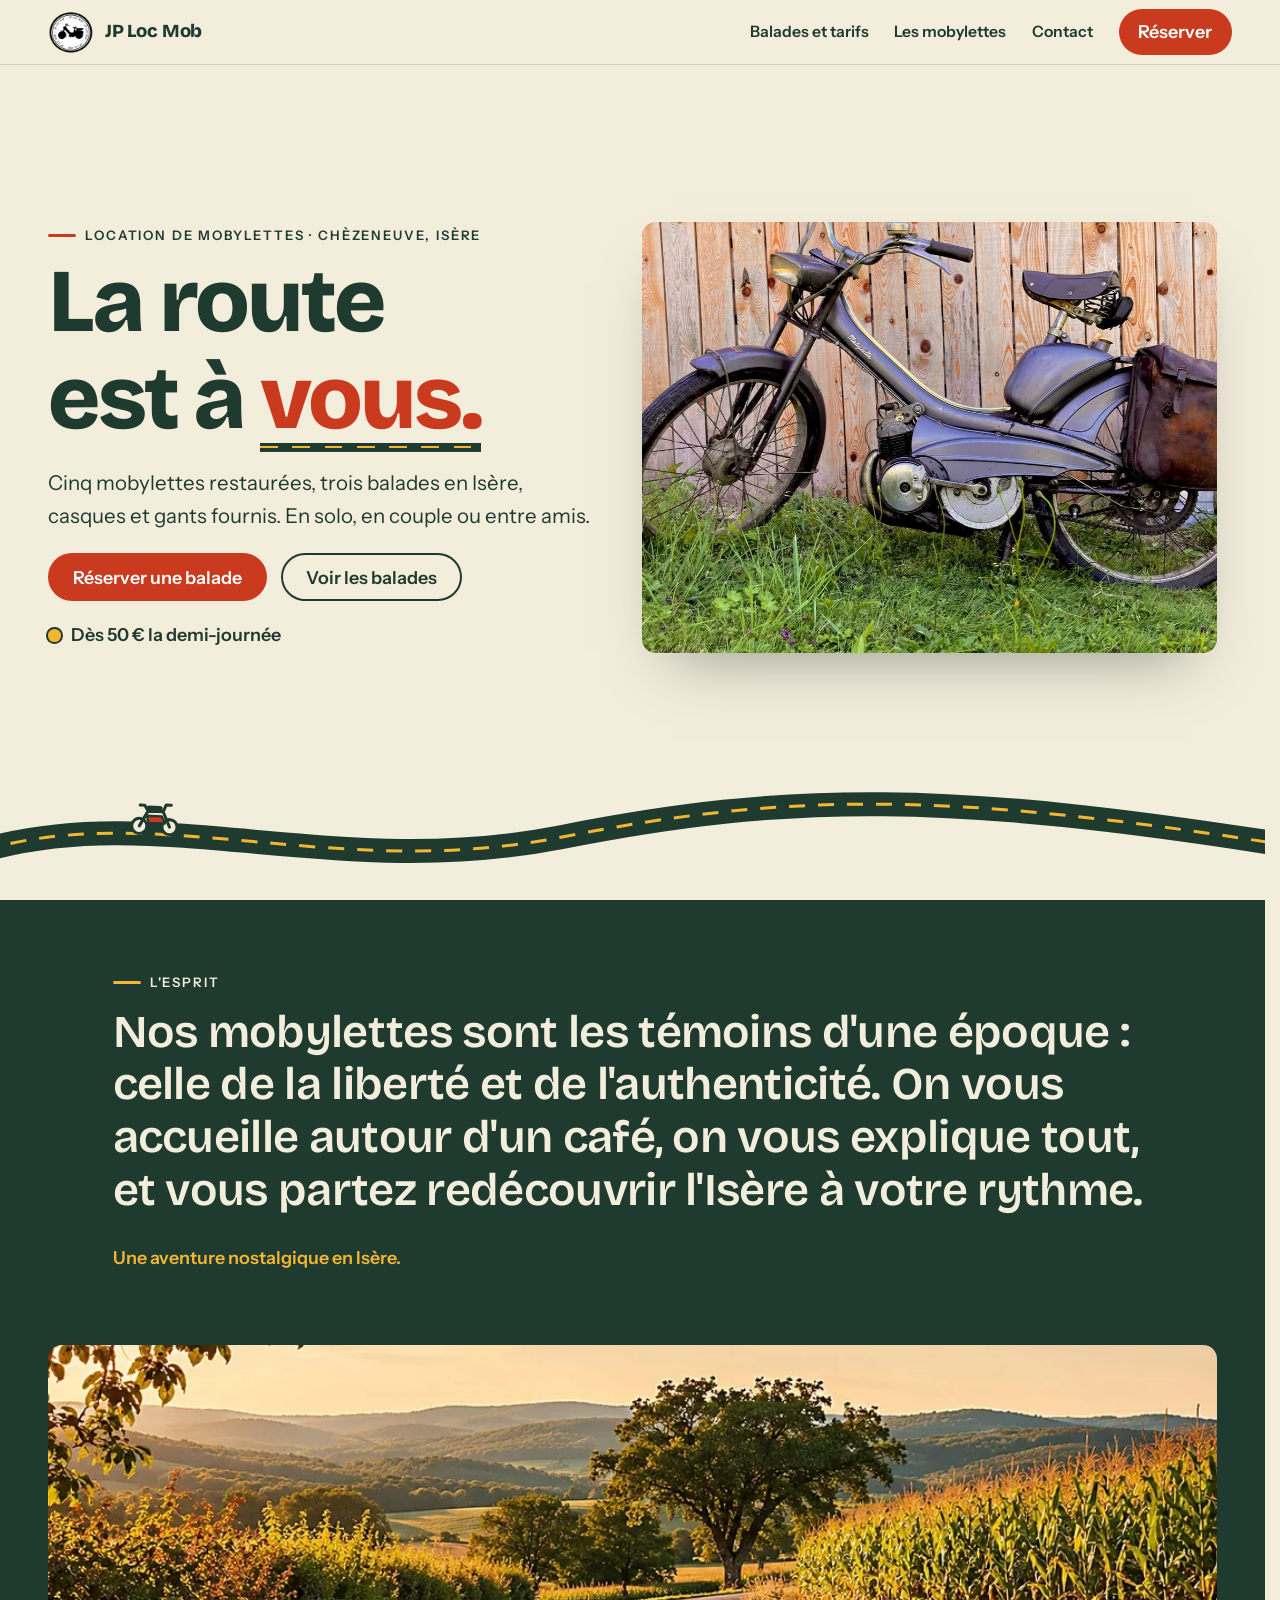
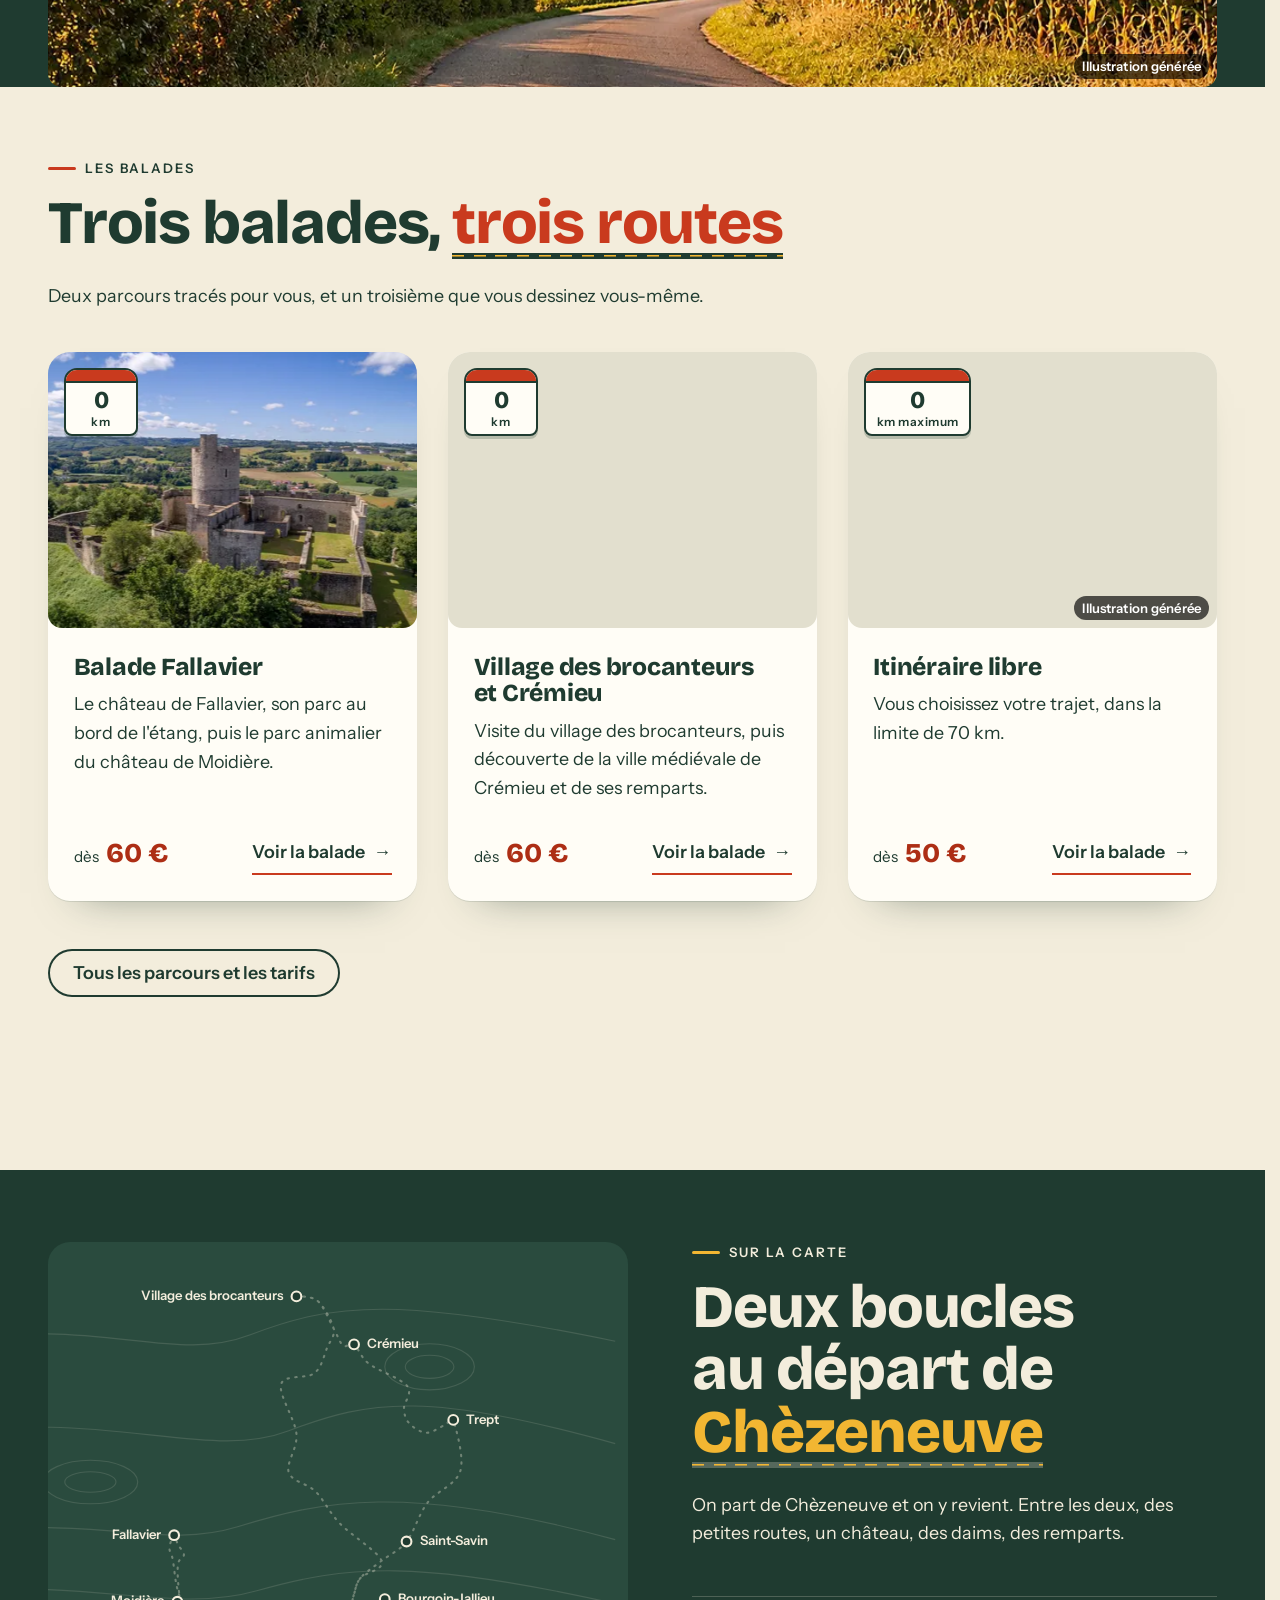
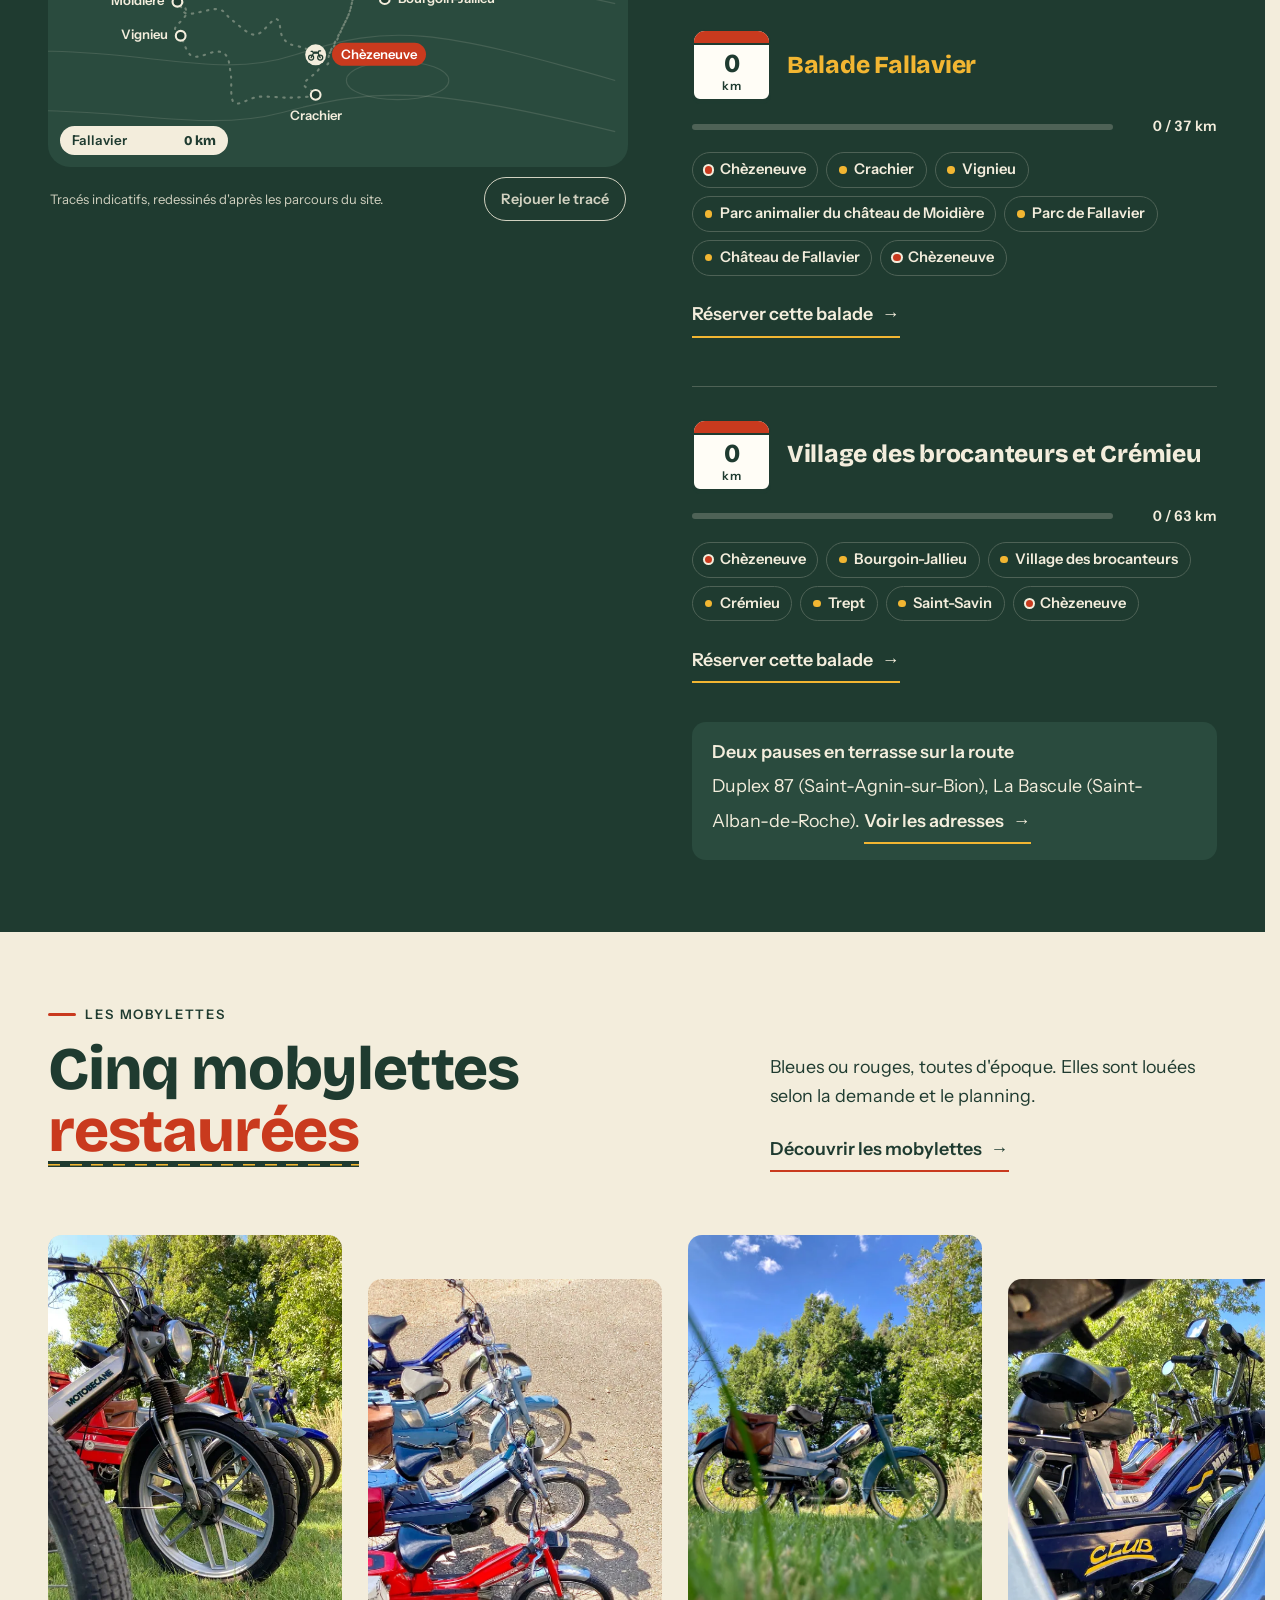
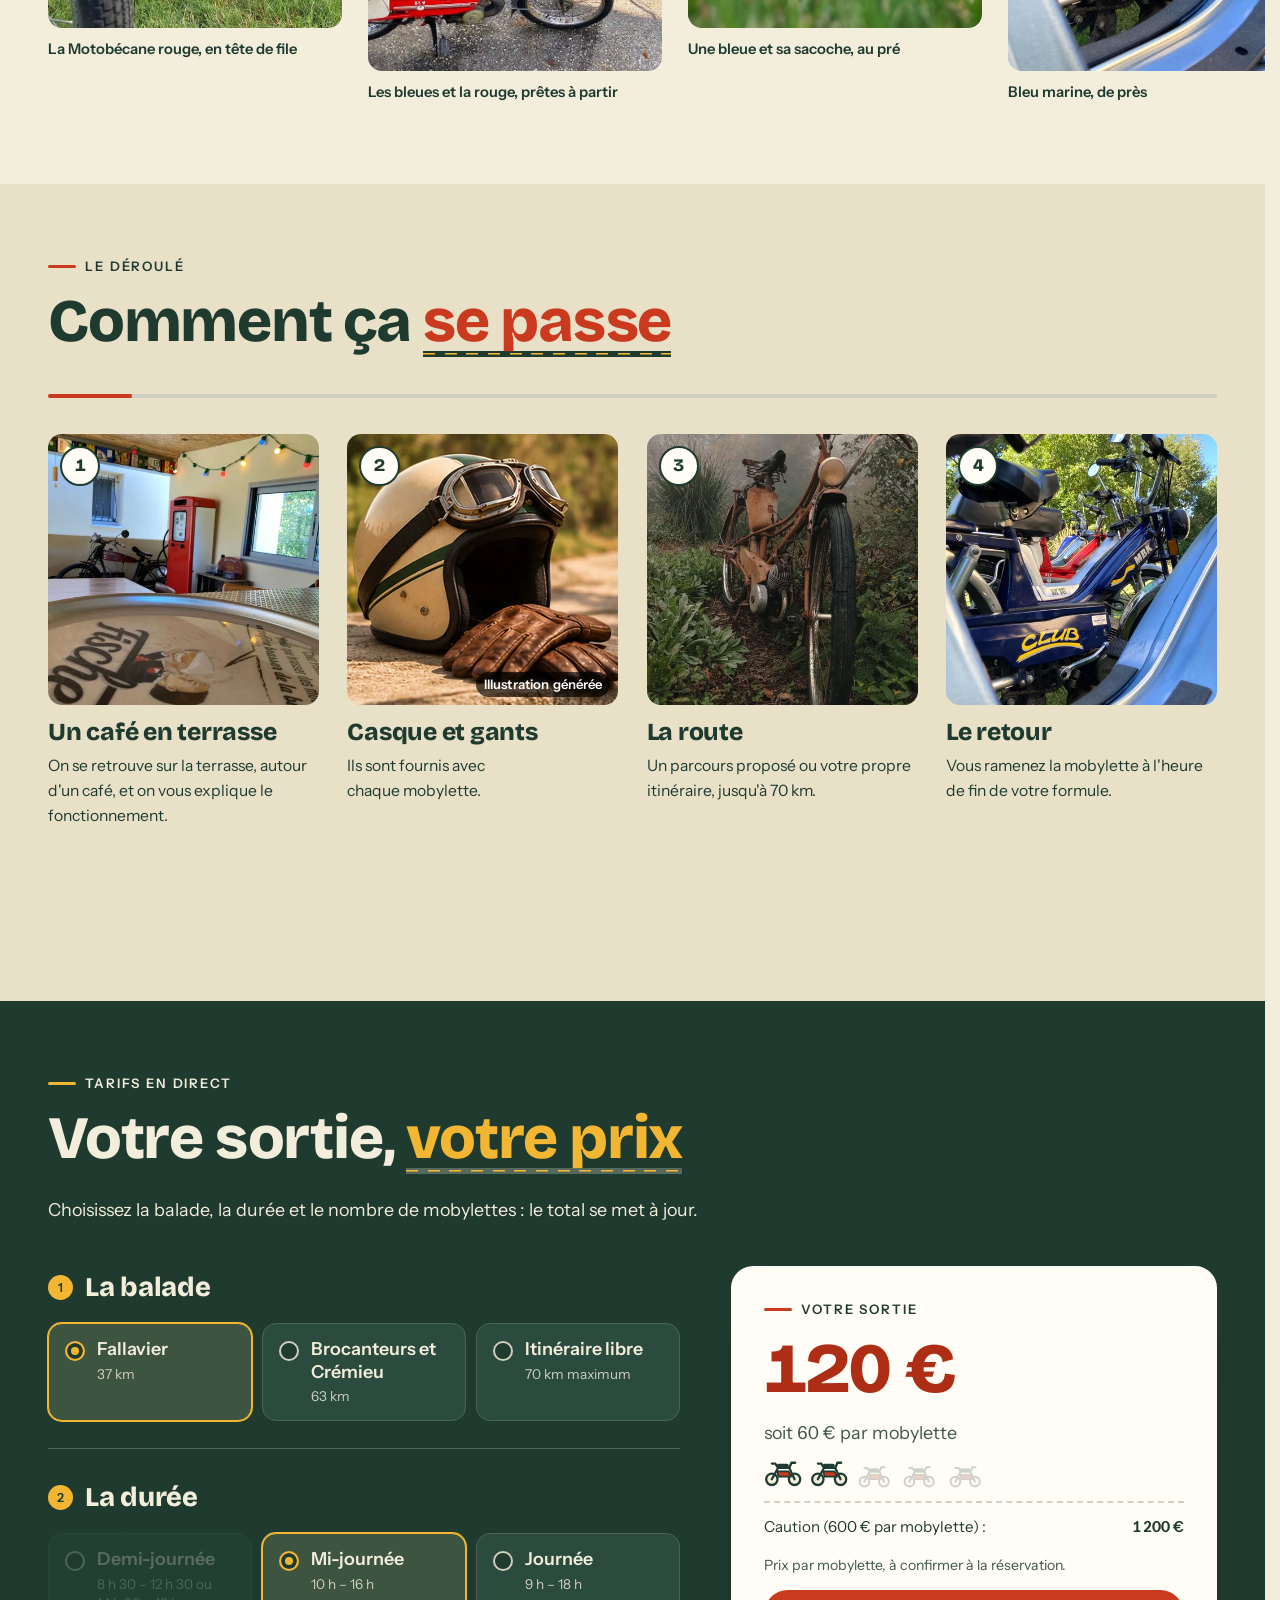
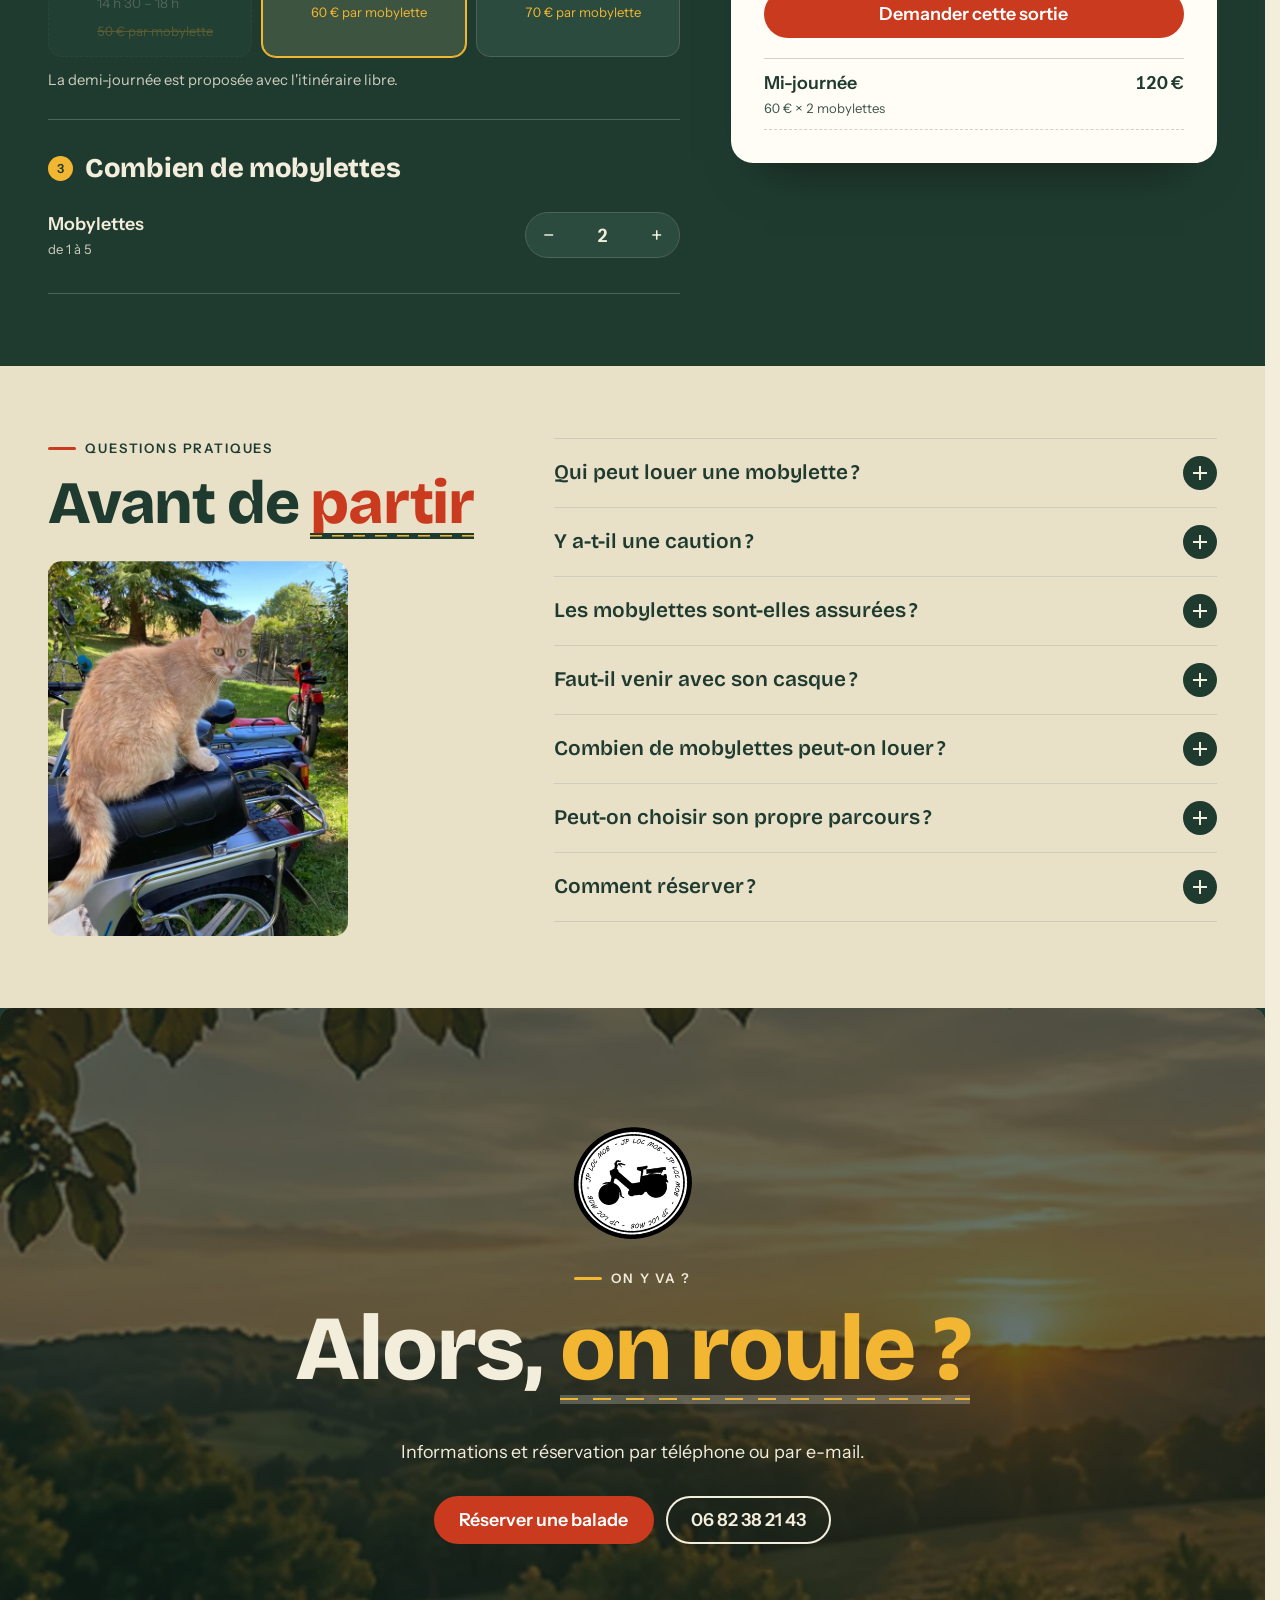
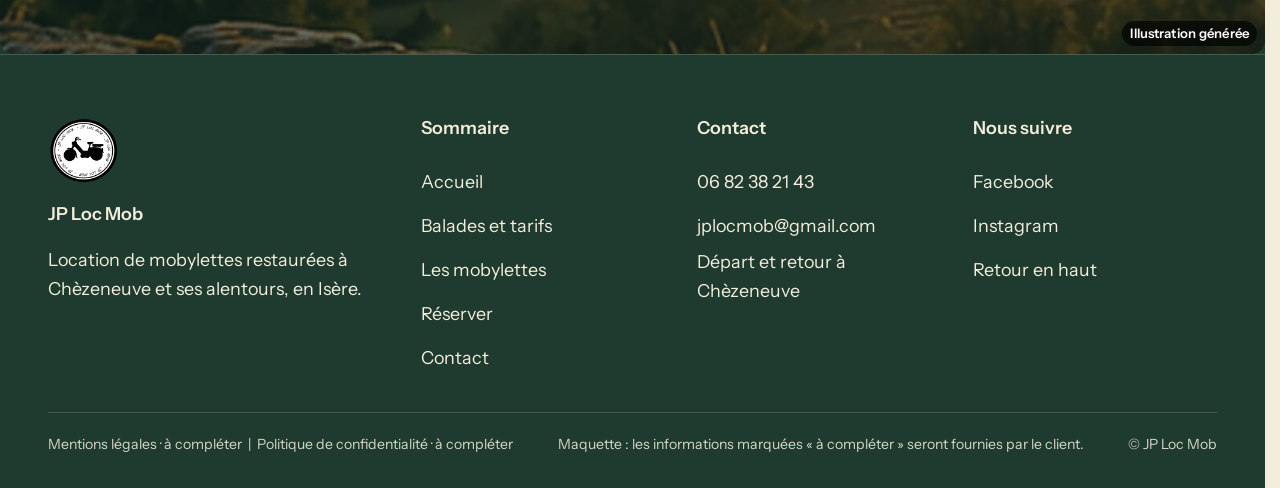
==== commit 04a65438: "Maquette JP Loc Mob v2" ====
--- a/index.html
+++ b/index.html
@@ -1,5 +1,5 @@
 <!doctype html>
-<html lang="fr" data-v="1">
+<html lang="fr" data-v="2" data-curseur>
 <head>
 <meta charset="utf-8">
 <meta name="viewport" content="width=device-width, initial-scale=1, viewport-fit=cover">
@@ -35,15 +35,15 @@
 })();</script>
 <link rel="preload" href="/assets/polices/bricolage-grotesque-800.woff2" as="font" type="font/woff2" crossorigin>
 <link rel="preload" href="/assets/polices/instrument-sans-400.woff2" as="font" type="font/woff2" crossorigin>
-<link rel="stylesheet" href="/assets/css/socle.css?v=1">
-<link rel="stylesheet" href="/assets/css/modules.css?v=1">
-<link rel="stylesheet" href="/assets/css/site.css?v=1">
-<link rel="modulepreload" href="/assets/js/site.js?v=1">
-<link rel="modulepreload" href="/assets/js/socle/index.js?v=1">
+<link rel="stylesheet" href="/assets/css/socle.css?v=2">
+<link rel="stylesheet" href="/assets/css/modules.css?v=2">
+<link rel="stylesheet" href="/assets/css/site.css?v=2">
+<link rel="modulepreload" href="/assets/js/site.js?v=2">
+<link rel="modulepreload" href="/assets/js/socle/index.js?v=2">
 <script src="/assets/vendor/gsap.min.js" defer></script>
 <script src="/assets/vendor/ScrollTrigger.min.js" defer></script>
 <script src="/assets/vendor/SplitText.min.js" defer></script>
-<script type="module" src="/assets/js/site.js?v=1"></script>
+<script type="module" src="/assets/js/site.js?v=2"></script>
 <meta name="theme-color" content="#F3EDDC">
 <link rel="icon" href="/assets/images/favicon.png" type="image/png">
 <link rel="apple-touch-icon" href="/assets/images/apple-touch-icon.png">
@@ -124,10 +124,10 @@
   </picture>
 </figure>
   </div>
-  <div class="hero-route route-cadre" data-audit-ignorer><svg class="route route--papier route--entree" viewBox="0 0 1440 120" preserveAspectRatio="none" aria-hidden="true" data-effet="route" data-grille="fil" data-visuel>
+  <div class="hero-route route-cadre" data-audit-ignorer data-grille="manipuler" data-souris data-route-jeu><svg class="route route--papier route--entree" viewBox="0 0 1440 120" preserveAspectRatio="none" aria-hidden="true" data-effet="route" data-grille="fil" data-visuel>
   <mask id="route-2" maskUnits="userSpaceOnUse" x="-40" y="-40" width="1520" height="200"><path class="route-masque" d="M-20 78 C 180 10 380 120 640 60 S 1080 0 1460 70" pathLength="1" fill="none" stroke="#fff" stroke-width="40"/></mask>
   <g mask="url(#route-2)"><path class="route-bord" d="M-20 78 C 180 10 380 120 640 60 S 1080 0 1460 70" fill="none"/><path class="route-ligne" d="M-20 78 C 180 10 380 120 640 60 S 1080 0 1460 70" fill="none"/></g>
-</svg><span class="route-mob" data-route-mob data-points="[[-0.0139,0.65],[0.0159,0.5502],[0.0458,0.4895],[0.0758,0.4615],[0.1061,0.4599],[0.1368,0.4784],[0.168,0.5105],[0.1997,0.55],[0.232,0.5905],[0.265,0.6257],[0.2989,0.6493],[0.3337,0.6548],[0.3695,0.636],[0.4064,0.5865],[0.4444,0.5],[0.4824,0.4005],[0.519,0.3166],[0.5548,0.2483],[0.5901,0.1958],[0.6255,0.1594],[0.6613,0.1392],[0.6979,0.1354],[0.7358,0.1482],[0.7754,0.1778],[0.8172,0.2242],[0.8615,0.2879],[0.9087,0.3688],[0.9594,0.4672],[1.0139,0.5833]]" aria-hidden="true"><svg viewBox="0 0 44 30" aria-hidden="true"><g fill="none" stroke="#1F3B30" stroke-width="2.6" stroke-linecap="round" stroke-linejoin="round"><circle cx="9" cy="21" r="6.5" fill="#F3EDDC"/><circle cx="35" cy="21" r="6.5" fill="#F3EDDC"/><path d="M9 21 16 8h13l6 13M16 8l-3-5H9M29 8l2.4-6h4.4"/></g><path d="M17 5.6h9" stroke="#1F3B30" stroke-width="5" stroke-linecap="round"/><path d="M15 12h13l3 6H17z" fill="#C93A1E" stroke="#1F3B30" stroke-width="2" stroke-linejoin="round"/></svg></span></div>
+</svg><span class="route-mob" data-route-mob data-points="[[-0.0139,0.65],[0.0159,0.5502],[0.0458,0.4895],[0.0758,0.4615],[0.1061,0.4599],[0.1368,0.4784],[0.168,0.5105],[0.1997,0.55],[0.232,0.5905],[0.265,0.6257],[0.2989,0.6493],[0.3337,0.6548],[0.3695,0.636],[0.4064,0.5865],[0.4444,0.5],[0.4824,0.4005],[0.519,0.3166],[0.5548,0.2483],[0.5901,0.1958],[0.6255,0.1594],[0.6613,0.1392],[0.6979,0.1354],[0.7358,0.1482],[0.7754,0.1778],[0.8172,0.2242],[0.8615,0.2879],[0.9087,0.3688],[0.9594,0.4672],[1.0139,0.5833]]" aria-hidden="true"><span class="route-bulle" data-route-bulle data-texte-souris="Passez la souris, je roule" data-texte-doigt="Touchez la route, je roule"></span><span class="route-mob-dessin" data-route-dessin><svg viewBox="0 0 44 30" aria-hidden="true"><g fill="none" stroke="#1F3B30" stroke-width="2.6" stroke-linecap="round" stroke-linejoin="round"><circle cx="9" cy="21" r="6.5" fill="#F3EDDC"/><circle cx="35" cy="21" r="6.5" fill="#F3EDDC"/><path d="M9 21 16 8h13l6 13M16 8l-3-5H9M29 8l2.4-6h4.4"/></g><path d="M17 5.6h9" stroke="#1F3B30" stroke-width="5" stroke-linecap="round"/><path d="M15 12h13l3 6H17z" fill="#C93A1E" stroke="#1F3B30" stroke-width="2" stroke-linejoin="round"/></svg></span></span></div>
 </section>
 <section class="section sombre manifeste" id="esprit">
   <div class="conteneur manifeste-grille">
@@ -202,17 +202,18 @@
 <section class="section sombre carte" id="carte">
   <div class="conteneur carte-grille">
     <div class="carte-plan"><div class="plan " data-effet="parcours" data-plan data-visuel style="--ratio:1.104;--u:1.092">
-  <script type="application/json" class="plan-donnees">{"fallavier":[[292,600],[292.9,602.3],[294.4,605.6],[296,609.4],[297.3,613.6],[297.8,617.8],[297.1,621.8],[294.4,625.8],[289.9,629.9],[284.6,634.1],[279.5,638.3],[275.6,642.2],[273.8,645.8],[275.1,649.1],[278.9,652.4],[283.9,655.4],[288.7,658.1],[291.9,660.5],[292,662.5],[288.8,664],[283.3,665.1],[276.2,665.8],[268.1,666.3],[259.8,666.6],[252,666.9],[244.3,666.9],[236,666.5],[227.6,665.9],[219.1,665.4],[210.9,665.2],[203.3,665.5],[195.9,667],[188.4,669.7],[181.3,672.8],[174.7,675.2],[169.1,676.2],[164.7,674.9],[161.9,670.7],[160.5,664.2],[160.1,656.2],[160.1,647.7],[160.1,639.6],[159.6,632.7],[158.8,626.9],[158.1,621.3],[157.4,616.1],[156.5,611.3],[155.4,607.1],[153.8,603.6],[152,600.8],[150.1,598.6],[147.8,597],[145.2,595.9],[141.9,595.2],[137.8,594.9],[132.5,595.6],[125.9,597.6],[118.7,600],[111.5,602.1],[104.8,603.1],[99.3,602.2],[95,598.9],[91.4,593.7],[88.3,587.4],[85.7,580.8],[83.3,574.8],[81.1,570.2],[78.8,567.2],[76.5,565.2],[74.5,563.8],[73,562.5],[72.2,560.9],[72.4,558.5],[74.1,555.3],[77.3,551.7],[81.2,547.8],[85.1,543.7],[88.2,539.5],[89.8,535.3],[89.6,531.1],[88.3,526.6],[86.2,522.1],[83.7,517.6],[81.4,513.2],[79.6,509.1],[78.4,505.4],[77.3,502],[76.4,498.8],[75.5,495.5],[74.7,491.7],[73.8,487.3],[72.9,481.9],[72,475.6],[71.2,468.9],[70.4,462.2],[69.5,456.1],[68.7,450.9],[67.7,446.8],[66.5,443.5],[65.4,440.7],[64.4,438.2],[63.7,435.6],[63.6,432.7],[64.1,429.1],[65.2,425],[66.6,420.9],[68.1,417.2],[69.6,414.4],[70.9,413.1],[71.9,413.5],[72.8,415.4],[73.7,418.1],[74.5,421.4],[75.5,424.7],[76.7,427.6],[78.3,430.2],[80.3,432.8],[82.4,435.5],[84.3,438.2],[85.7,440.9],[86.2,443.6],[85.6,445.9],[84,447.7],[81.9,449.5],[79.7,451.8],[77.8,455],[76.7,459.6],[76.4,466.2],[76.5,474.5],[76.9,483.7],[77.6,493.1],[78.6,501.8],[79.6,509.1],[80.4,515.2],[81,520.8],[81.8,525.7],[83.2,529.9],[85.7,533.1],[89.8,535.3],[96.1,535.8],[104.4,534.7],[113.8,532.6],[123.4,530.4],[132.2,528.8],[139.3,528.7],[144.4,530.1],[148.1,532.3],[151,535.2],[153.8,538.6],[156.9,542.1],[161.1,545.5],[166.4,549.6],[172.3,554.5],[178.6,559.7],[185.1,564.3],[191.5,567.5],[197.5,568.7],[203.4,566.8],[209.5,562.1],[215.5,556.1],[221.2,550.2],[226.1,545.7],[230.2,544],[233.1,545.7],[234.9,549.7],[236.2,555.1],[237.1,561.1],[238.1,566.7],[239.6,570.9],[241.4,573.9],[243.2,576.4],[245,578.4],[247.1,580.2],[249.4,581.8],[252,583.3],[255.1,584.6],[258.7,585.5],[262.5,586.3],[266.5,587],[270.3,587.9],[273.8,589.1],[277.3,590.7],[280.8,592.8],[284.3,594.9],[287.4,597],[290.1,598.8],[292,600]],"cremieu":[[292,600],[294.1,602],[297.2,605.1],[300.8,608.6],[304.4,611.9],[307.6,614.2],[310,615],[311.3,614.2],[311.7,612.3],[311.8,609.6],[311.9,606],[312.5,601.8],[314,597],[316.6,591.2],[320.1,584],[324.1,576.2],[328.2,568.4],[331.9,561.1],[335,555],[337.3,550.2],[339.3,546.4],[340.9,543.1],[342.3,540],[343.6,536.8],[345,533],[346.3,528.6],[347.4,524],[348.5,519.2],[349.6,514.3],[350.7,509.6],[352,505],[353.2,500.7],[354.3,496.5],[355.4,492.4],[356.9,488.4],[359,484.2],[362,480],[367.3,476],[374.9,472.3],[383.2,468.6],[390.4,464.4],[394.9,459.3],[395,453],[389.5,445],[379.6,435.7],[366.9,425.4],[353.3,414.9],[340.4,404.6],[330,395],[322.2,386],[315.5,377],[309.6,368.2],[304,359.9],[298.3,352.1],[292,345],[284.6,339.2],[276.3,334.6],[267.9,330.6],[260.1,326.5],[253.9,321.5],[250,315],[249.3,306.9],[251.3,297.9],[254.9,288],[258.7,277.4],[261.5,266.4],[262,255],[259.2,242.3],[253.9,228.1],[247.5,213.3],[241.7,199.1],[238,186.7],[238,177],[242.6,170.9],[250.9,167.7],[261.2,166.1],[272.2,165.1],[282.3,163.5],[290,160],[295.3,154.5],[299.4,148],[302.6,140.8],[305.3,133.4],[307.6,126.4],[310,120],[312.7,114.6],[315.4,109.7],[317.8,105.2],[319.6,100.6],[320.5,95.6],[320,90],[318,83.2],[314.6,75.3],[310.2,67.1],[305.2,59.1],[300,52.2],[295,47],[289.2,43.6],[282.1,41.5],[274.9,40.4],[268.4,40],[263.8,39.9],[262,40],[263.8,39.9],[268.4,40],[274.9,40.4],[282.1,41.5],[289.2,43.6],[295,47],[299.7,52.3],[304.3,59.3],[308.6,67.2],[312.7,75.5],[316.5,83.3],[320,90],[323.1,95.8],[325.7,101.3],[328,106.3],[330.2,110.7],[332.5,114.4],[335,117],[337.6,118],[340.3,117.3],[343,115.8],[345.8,114.4],[348.8,113.8],[352,115],[355.1,118.1],[357.9,122.4],[360.8,127.7],[364.4,133.4],[369,139.3],[375,145],[383.6,150.5],[394.7,156.3],[406.8,162.2],[418.4,168.1],[428.3,174.1],[435,180],[437.8,186],[437.7,192.1],[435.8,198.2],[433.1,204.2],[430.8,209.9],[430,215],[430.4,219.6],[431,223.9],[432,227.8],[433.4,231.4],[435.4,234.8],[438,238],[441.4,241.3],[445.5,244.6],[450.1,247.8],[455.1,250.4],[460.1,252.2],[465,253],[470,252.4],[475.4,250.5],[480.9,247.9],[486.2,244.9],[491,242.1],[495,240],[498.1,237.5],[500.4,234],[502.2,230.7],[503.7,228.7],[505.3,229.1],[507,233],[509.6,241.7],[513,254.4],[516.4,269.5],[519,285.4],[519.8,300.5],[518,313],[512.9,322.8],[504.9,331.2],[495.2,338.7],[485,345.9],[475.2,353.5],[467,362],[460.5,371.8],[454.9,382.6],[449.8,393.7],[444.8,404.5],[439.6,414.5],[434,423],[427.8,429.8],[421.2,435.4],[414.5,440.1],[407.8,444.4],[401.2,448.5],[395,453],[388.9,457.7],[382.7,462.3],[376.7,466.8],[371.1,471.3],[366.1,475.7],[362,480],[359,484.2],[356.9,488.4],[355.4,492.4],[354.3,496.5],[353.2,500.7],[352,505],[350.7,509.6],[349.6,514.3],[348.5,519.2],[347.4,524],[346.3,528.6],[345,533],[343.6,536.8],[342.3,540],[340.9,543.1],[339.3,546.4],[337.3,550.2],[335,555],[332.1,561.3],[328.9,569],[325.2,577.2],[321.5,585.1],[317.7,592],[314,597],[310.1,599.8],[305.9,601],[301.7,601.1],[297.7,600.7],[294.4,600.1],[292,600]]}</script>
+  <script type="application/json" class="plan-donnees">{"fallavier":{"points":[[292,600],[292.9,602.3],[294.4,605.6],[296,609.4],[297.3,613.6],[297.8,617.8],[297.1,621.8],[294.4,625.8],[289.9,629.9],[284.6,634.1],[279.5,638.3],[275.6,642.2],[273.8,645.8],[275.1,649.1],[278.9,652.4],[283.9,655.4],[288.7,658.1],[291.9,660.5],[292,662.5],[288.8,664],[283.3,665.1],[276.2,665.8],[268.1,666.3],[259.8,666.6],[252,666.9],[244.3,666.9],[236,666.5],[227.6,665.9],[219.1,665.4],[210.9,665.2],[203.3,665.5],[195.9,667],[188.4,669.7],[181.3,672.8],[174.7,675.2],[169.1,676.2],[164.7,674.9],[161.9,670.7],[160.5,664.2],[160.1,656.2],[160.1,647.7],[160.1,639.6],[159.6,632.7],[158.8,626.9],[158.1,621.3],[157.4,616.1],[156.5,611.3],[155.4,607.1],[153.8,603.6],[152,600.8],[150.1,598.6],[147.8,597],[145.2,595.9],[141.9,595.2],[137.8,594.9],[132.5,595.6],[125.9,597.6],[118.7,600],[111.5,602.1],[104.8,603.1],[99.3,602.2],[95,598.9],[91.4,593.7],[88.3,587.4],[85.7,580.8],[83.3,574.8],[81.1,570.2],[78.8,567.2],[76.5,565.2],[74.5,563.8],[73,562.5],[72.2,560.9],[72.4,558.5],[74.1,555.3],[77.3,551.7],[81.2,547.8],[85.1,543.7],[88.2,539.5],[89.8,535.3],[89.6,531.1],[88.3,526.6],[86.2,522.1],[83.7,517.6],[81.4,513.2],[79.6,509.1],[78.4,505.4],[77.3,502],[76.4,498.8],[75.5,495.5],[74.7,491.7],[73.8,487.3],[72.9,481.9],[72,475.6],[71.2,468.9],[70.4,462.2],[69.5,456.1],[68.7,450.9],[67.7,446.8],[66.5,443.5],[65.4,440.7],[64.4,438.2],[63.7,435.6],[63.6,432.7],[64.1,429.1],[65.2,425],[66.6,420.9],[68.1,417.2],[69.6,414.4],[70.9,413.1],[71.9,413.5],[72.8,415.4],[73.7,418.1],[74.5,421.4],[75.5,424.7],[76.7,427.6],[78.3,430.2],[80.3,432.8],[82.4,435.5],[84.3,438.2],[85.7,440.9],[86.2,443.6],[85.6,445.9],[84,447.7],[81.9,449.5],[79.7,451.8],[77.8,455],[76.7,459.6],[76.4,466.2],[76.5,474.5],[76.9,483.7],[77.6,493.1],[78.6,501.8],[79.6,509.1],[80.4,515.2],[81,520.8],[81.8,525.7],[83.2,529.9],[85.7,533.1],[89.8,535.3],[96.1,535.8],[104.4,534.7],[113.8,532.6],[123.4,530.4],[132.2,528.8],[139.3,528.7],[144.4,530.1],[148.1,532.3],[151,535.2],[153.8,538.6],[156.9,542.1],[161.1,545.5],[166.4,549.6],[172.3,554.5],[178.6,559.7],[185.1,564.3],[191.5,567.5],[197.5,568.7],[203.4,566.8],[209.5,562.1],[215.5,556.1],[221.2,550.2],[226.1,545.7],[230.2,544],[233.1,545.7],[234.9,549.7],[236.2,555.1],[237.1,561.1],[238.1,566.7],[239.6,570.9],[241.4,573.9],[243.2,576.4],[245,578.4],[247.1,580.2],[249.4,581.8],[252,583.3],[255.1,584.6],[258.7,585.5],[262.5,586.3],[266.5,587],[270.3,587.9],[273.8,589.1],[277.3,590.7],[280.8,592.8],[284.3,594.9],[287.4,597],[290.1,598.8],[292,600]],"km":37,"nom":"Fallavier","lieux":[{"n":"crachier","t":0.088},{"n":"vignieu","t":0.405},{"n":"moidiere","t":0.704},{"n":"fallavier","t":0.588}]},"cremieu":{"points":[[292,600],[294.1,602],[297.2,605.1],[300.8,608.6],[304.4,611.9],[307.6,614.2],[310,615],[311.3,614.2],[311.7,612.3],[311.8,609.6],[311.9,606],[312.5,601.8],[314,597],[316.6,591.2],[320.1,584],[324.1,576.2],[328.2,568.4],[331.9,561.1],[335,555],[337.3,550.2],[339.3,546.4],[340.9,543.1],[342.3,540],[343.6,536.8],[345,533],[346.3,528.6],[347.4,524],[348.5,519.2],[349.6,514.3],[350.7,509.6],[352,505],[353.2,500.7],[354.3,496.5],[355.4,492.4],[356.9,488.4],[359,484.2],[362,480],[367.3,476],[374.9,472.3],[383.2,468.6],[390.4,464.4],[394.9,459.3],[395,453],[389.5,445],[379.6,435.7],[366.9,425.4],[353.3,414.9],[340.4,404.6],[330,395],[322.2,386],[315.5,377],[309.6,368.2],[304,359.9],[298.3,352.1],[292,345],[284.6,339.2],[276.3,334.6],[267.9,330.6],[260.1,326.5],[253.9,321.5],[250,315],[249.3,306.9],[251.3,297.9],[254.9,288],[258.7,277.4],[261.5,266.4],[262,255],[259.2,242.3],[253.9,228.1],[247.5,213.3],[241.7,199.1],[238,186.7],[238,177],[242.6,170.9],[250.9,167.7],[261.2,166.1],[272.2,165.1],[282.3,163.5],[290,160],[295.3,154.5],[299.4,148],[302.6,140.8],[305.3,133.4],[307.6,126.4],[310,120],[312.7,114.6],[315.4,109.7],[317.8,105.2],[319.6,100.6],[320.5,95.6],[320,90],[318,83.2],[314.6,75.3],[310.2,67.1],[305.2,59.1],[300,52.2],[295,47],[289.2,43.6],[282.1,41.5],[274.9,40.4],[268.4,40],[263.8,39.9],[262,40],[263.8,39.9],[268.4,40],[274.9,40.4],[282.1,41.5],[289.2,43.6],[295,47],[299.7,52.3],[304.3,59.3],[308.6,67.2],[312.7,75.5],[316.5,83.3],[320,90],[323.1,95.8],[325.7,101.3],[328,106.3],[330.2,110.7],[332.5,114.4],[335,117],[337.6,118],[340.3,117.3],[343,115.8],[345.8,114.4],[348.8,113.8],[352,115],[355.1,118.1],[357.9,122.4],[360.8,127.7],[364.4,133.4],[369,139.3],[375,145],[383.6,150.5],[394.7,156.3],[406.8,162.2],[418.4,168.1],[428.3,174.1],[435,180],[437.8,186],[437.7,192.1],[435.8,198.2],[433.1,204.2],[430.8,209.9],[430,215],[430.4,219.6],[431,223.9],[432,227.8],[433.4,231.4],[435.4,234.8],[438,238],[441.4,241.3],[445.5,244.6],[450.1,247.8],[455.1,250.4],[460.1,252.2],[465,253],[470,252.4],[475.4,250.5],[480.9,247.9],[486.2,244.9],[491,242.1],[495,240],[498.1,237.5],[500.4,234],[502.2,230.7],[503.7,228.7],[505.3,229.1],[507,233],[509.6,241.7],[513,254.4],[516.4,269.5],[519,285.4],[519.8,300.5],[518,313],[512.9,322.8],[504.9,331.2],[495.2,338.7],[485,345.9],[475.2,353.5],[467,362],[460.5,371.8],[454.9,382.6],[449.8,393.7],[444.8,404.5],[439.6,414.5],[434,423],[427.8,429.8],[421.2,435.4],[414.5,440.1],[407.8,444.4],[401.2,448.5],[395,453],[388.9,457.7],[382.7,462.3],[376.7,466.8],[371.1,471.3],[366.1,475.7],[362,480],[359,484.2],[356.9,488.4],[355.4,492.4],[354.3,496.5],[353.2,500.7],[352,505],[350.7,509.6],[349.6,514.3],[348.5,519.2],[347.4,524],[346.3,528.6],[345,533],[343.6,536.8],[342.3,540],[340.9,543.1],[339.3,546.4],[337.3,550.2],[335,555],[332.1,561.3],[328.9,569],[325.2,577.2],[321.5,585.1],[317.7,592],[314,597],[310.1,599.8],[305.9,601],[301.7,601.1],[297.7,600.7],[294.4,600.1],[292,600]],"km":63,"nom":"Brocanteurs et Crémieu","lieux":[{"n":"bourgoin","t":0.113},{"n":"brocanteurs","t":0.478},{"n":"cremieu","t":0.56},{"n":"trept","t":0.715},{"n":"saintsavin","t":0.852}]}}</script>
   <div class="plan-carte">
     <svg class="plan-svg" viewBox="-126 -45 906 821" aria-hidden="true">
       <g class="plan-relief" fill="none"><path d="M-320 120 C -60 60 60 150 190 100 S 420 40 760 110"/><path d="M-320 260 C -40 210 120 300 250 250 S 470 190 760 270"/><path d="M-320 420 C -70 370 40 440 170 400 S 430 330 760 420"/><path d="M-320 510 C -90 470 60 540 200 500 S 450 450 760 520"/><path d="M-320 610 C -30 560 110 650 260 600 S 480 560 760 640"/><path d="M-320 700 C -60 660 90 730 240 690 S 470 650 760 720"/><ellipse cx="470" cy="150" rx="70" ry="36"/><ellipse cx="470" cy="150" rx="38" ry="18"/><ellipse cx="-60" cy="330" rx="74" ry="34"/><ellipse cx="-60" cy="330" rx="40" ry="16"/><ellipse cx="420" cy="640" rx="80" ry="30"/></g>
       <path class="plan-fantome" d="M292.0 600.0 C292.9 603.6 300.1 614.2 297.1 621.8 C294.1 629.4 274.7 639.0 273.8 645.8 C272.9 652.6 295.6 659.0 292.0 662.5 C288.4 666.0 266.8 666.4 252.0 666.9 C237.2 667.4 217.9 664.2 203.3 665.5 C188.8 666.8 172.0 680.4 164.7 674.9 C157.4 669.4 161.4 644.6 159.6 632.7 C157.8 620.8 157.4 609.9 153.8 603.6 C150.2 597.3 146.9 595.1 137.8 594.9 C128.7 594.7 108.8 606.3 99.3 602.2 C89.8 598.1 85.6 577.5 81.1 570.2 C76.6 562.9 71.0 564.3 72.4 558.5 C73.9 552.7 88.6 543.5 89.8 535.3 C91.0 527.1 82.3 517.1 79.6 509.1 C76.9 501.1 75.6 497.0 73.8 487.3 C72.0 477.6 70.4 460.0 68.7 450.9 C67.0 441.8 63.2 439.0 63.6 432.7 C64.0 426.4 68.7 414.0 70.9 413.1 C73.1 412.2 74.2 422.5 76.7 427.6 C79.2 432.7 86.2 438.3 86.2 443.6 C86.2 448.9 77.8 448.7 76.7 459.6 C75.6 470.5 77.4 496.5 79.6 509.1 C81.8 521.7 79.8 532.0 89.8 535.3 C99.8 538.6 127.4 527.0 139.3 528.7 C151.2 530.4 151.4 538.8 161.1 545.5 C170.8 552.2 186.0 569.0 197.5 568.7 C209.0 568.5 223.2 543.6 230.2 544.0 C237.2 544.4 236.0 564.4 239.6 570.9 C243.2 577.4 246.3 580.3 252.0 583.3 C257.7 586.3 267.1 586.3 273.8 589.1 C280.5 591.9 289.0 598.2 292.0 600.0" fill="none"/><path class="plan-trace" data-trace="fallavier" d="M292.0 600.0 C292.9 603.6 300.1 614.2 297.1 621.8 C294.1 629.4 274.7 639.0 273.8 645.8 C272.9 652.6 295.6 659.0 292.0 662.5 C288.4 666.0 266.8 666.4 252.0 666.9 C237.2 667.4 217.9 664.2 203.3 665.5 C188.8 666.8 172.0 680.4 164.7 674.9 C157.4 669.4 161.4 644.6 159.6 632.7 C157.8 620.8 157.4 609.9 153.8 603.6 C150.2 597.3 146.9 595.1 137.8 594.9 C128.7 594.7 108.8 606.3 99.3 602.2 C89.8 598.1 85.6 577.5 81.1 570.2 C76.6 562.9 71.0 564.3 72.4 558.5 C73.9 552.7 88.6 543.5 89.8 535.3 C91.0 527.1 82.3 517.1 79.6 509.1 C76.9 501.1 75.6 497.0 73.8 487.3 C72.0 477.6 70.4 460.0 68.7 450.9 C67.0 441.8 63.2 439.0 63.6 432.7 C64.0 426.4 68.7 414.0 70.9 413.1 C73.1 412.2 74.2 422.5 76.7 427.6 C79.2 432.7 86.2 438.3 86.2 443.6 C86.2 448.9 77.8 448.7 76.7 459.6 C75.6 470.5 77.4 496.5 79.6 509.1 C81.8 521.7 79.8 532.0 89.8 535.3 C99.8 538.6 127.4 527.0 139.3 528.7 C151.2 530.4 151.4 538.8 161.1 545.5 C170.8 552.2 186.0 569.0 197.5 568.7 C209.0 568.5 223.2 543.6 230.2 544.0 C237.2 544.4 236.0 564.4 239.6 570.9 C243.2 577.4 246.3 580.3 252.0 583.3 C257.7 586.3 267.1 586.3 273.8 589.1 C280.5 591.9 289.0 598.2 292.0 600.0" pathLength="1" fill="none"/><path class="plan-fantome" d="M292 600 C295.0 602.5 306.3 615.5 310 615 C313.7 614.5 309.8 607.0 314 597 C318.2 587.0 329.8 565.7 335 555 C340.2 544.3 342.2 541.3 345 533 C347.8 524.7 349.2 513.8 352 505 C354.8 496.2 354.8 488.7 362 480 C369.2 471.3 400.3 467.2 395 453 C389.7 438.8 347.2 413.0 330 395 C312.8 377.0 305.3 358.3 292 345 C278.7 331.7 255.0 330.0 250 315 C245.0 300.0 264.0 278.0 262 255 C260.0 232.0 233.3 192.8 238 177 C242.7 161.2 278.0 169.5 290 160 C302.0 150.5 305.0 131.7 310 120 C315.0 108.3 322.5 102.2 320 90 C317.5 77.8 304.7 55.3 295 47 C285.3 38.7 262.0 40.0 262 40 C262.0 40.0 285.3 38.7 295 47 C304.7 55.3 313.3 78.3 320 90 C326.7 101.7 329.7 112.8 335 117 C340.3 121.2 345.3 110.3 352 115 C358.7 119.7 361.2 134.2 375 145 C388.8 155.8 425.8 168.3 435 180 C444.2 191.7 429.5 205.3 430 215 C430.5 224.7 432.2 231.7 438 238 C443.8 244.3 455.5 252.7 465 253 C474.5 253.3 488.0 243.3 495 240 C502.0 236.7 503.2 220.8 507 233 C510.8 245.2 524.7 291.5 518 313 C511.3 334.5 481.0 343.7 467 362 C453.0 380.3 446.0 407.8 434 423 C422.0 438.2 407.0 443.5 395 453 C383.0 462.5 369.2 471.3 362 480 C354.8 488.7 354.8 496.2 352 505 C349.2 513.8 347.8 524.7 345 533 C342.2 541.3 340.2 544.3 335 555 C329.8 565.7 321.2 589.5 314 597 C306.8 604.5 295.7 599.5 292 600" fill="none"/><path class="plan-trace" data-trace="cremieu" d="M292 600 C295.0 602.5 306.3 615.5 310 615 C313.7 614.5 309.8 607.0 314 597 C318.2 587.0 329.8 565.7 335 555 C340.2 544.3 342.2 541.3 345 533 C347.8 524.7 349.2 513.8 352 505 C354.8 496.2 354.8 488.7 362 480 C369.2 471.3 400.3 467.2 395 453 C389.7 438.8 347.2 413.0 330 395 C312.8 377.0 305.3 358.3 292 345 C278.7 331.7 255.0 330.0 250 315 C245.0 300.0 264.0 278.0 262 255 C260.0 232.0 233.3 192.8 238 177 C242.7 161.2 278.0 169.5 290 160 C302.0 150.5 305.0 131.7 310 120 C315.0 108.3 322.5 102.2 320 90 C317.5 77.8 304.7 55.3 295 47 C285.3 38.7 262.0 40.0 262 40 C262.0 40.0 285.3 38.7 295 47 C304.7 55.3 313.3 78.3 320 90 C326.7 101.7 329.7 112.8 335 117 C340.3 121.2 345.3 110.3 352 115 C358.7 119.7 361.2 134.2 375 145 C388.8 155.8 425.8 168.3 435 180 C444.2 191.7 429.5 205.3 430 215 C430.5 224.7 432.2 231.7 438 238 C443.8 244.3 455.5 252.7 465 253 C474.5 253.3 488.0 243.3 495 240 C502.0 236.7 503.2 220.8 507 233 C510.8 245.2 524.7 291.5 518 313 C511.3 334.5 481.0 343.7 467 362 C453.0 380.3 446.0 407.8 434 423 C422.0 438.2 407.0 443.5 395 453 C383.0 462.5 369.2 471.3 362 480 C354.8 488.7 354.8 496.2 352 505 C349.2 513.8 347.8 524.7 345 533 C342.2 541.3 340.2 544.3 335 555 C329.8 565.7 321.2 589.5 314 597 C306.8 604.5 295.7 599.5 292 600" pathLength="1" fill="none"/>
-      <circle class="plan-point plan-point--depart" cx="292" cy="600" r="12.0"/><circle class="plan-point" cx="292" cy="662.5" r="7.6"/><circle class="plan-point" cx="81.1" cy="570.2" r="7.6"/><circle class="plan-point" cx="76" cy="517.1" r="7.6"/><circle class="plan-point" cx="70.9" cy="413.1" r="7.6"/><circle class="plan-point" cx="400" cy="513" r="7.6"/><circle class="plan-point" cx="262" cy="40" r="7.6"/><circle class="plan-point" cx="352" cy="115" r="7.6"/><circle class="plan-point" cx="507" cy="233" r="7.6"/><circle class="plan-point" cx="434" cy="423" r="7.6"/>
+      <circle class="plan-point plan-point--depart" data-lieu="depart" cx="292" cy="600" r="12.0"/><circle class="plan-point" data-lieu="crachier" cx="292" cy="662.5" r="7.6"/><circle class="plan-point" data-lieu="vignieu" cx="81.1" cy="570.2" r="7.6"/><circle class="plan-point" data-lieu="moidiere" cx="76" cy="517.1" r="7.6"/><circle class="plan-point" data-lieu="fallavier" cx="70.9" cy="413.1" r="7.6"/><circle class="plan-point" data-lieu="bourgoin" cx="400" cy="513" r="7.6"/><circle class="plan-point" data-lieu="brocanteurs" cx="262" cy="40" r="7.6"/><circle class="plan-point" data-lieu="cremieu" cx="352" cy="115" r="7.6"/><circle class="plan-point" data-lieu="trept" cx="507" cy="233" r="7.6"/><circle class="plan-point" data-lieu="saintsavin" cx="434" cy="423" r="7.6"/>
       <g transform="translate(292 600) scale(1.092)"><g class="plan-mob" data-mob><circle r="15" fill="#F3EDDC"/><g transform="translate(-11 -8)" fill="none" stroke="#1F3B30" stroke-width="1.8" stroke-linecap="round" stroke-linejoin="round"><circle cx="4.5" cy="12" r="3.6"/><circle cx="17.5" cy="12" r="3.6"/><path d="M4.5 12 8 5.5h6.5l3 6.5M8 5.5 6.5 3h-2M14.5 5.5l1.2-3.2h2.4M9.5 5.5h4" /><path d="M9 4.4h4.2" stroke-width="2.6"/></g></g></g>
     </svg>
-    <span class="plan-nom plan-nom--droite plan-nom--depart" data-repere style="left:46.14%;top:78.56%;max-width:calc(53.86% - 20px)">Chèzeneuve</span><span class="plan-nom plan-nom--bas plan-nom--secondaire" data-repere style="left:46.14%;top:86.18%">Crachier</span><span class="plan-nom plan-nom--gauche plan-nom--secondaire" data-repere style="right:77.14%;top:74.93%;max-width:calc(22.86% - 18px)">Vignieu</span><span class="plan-nom plan-nom--gauche" data-repere style="right:77.70%;top:68.47%;max-width:calc(22.30% - 18px)">Moidière</span><span class="plan-nom plan-nom--gauche" data-repere style="right:78.27%;top:55.80%;max-width:calc(21.73% - 18px)">Fallavier</span><span class="plan-nom plan-nom--droite plan-nom--secondaire" data-repere style="left:58.06%;top:67.97%;max-width:calc(41.94% - 20px)">Bourgoin-Jallieu</span><span class="plan-nom plan-nom--gauche" data-repere style="right:57.17%;top:10.35%;max-width:calc(42.83% - 18px)">Village des brocanteurs</span><span class="plan-nom plan-nom--droite" data-repere style="left:52.76%;top:19.49%;max-width:calc(47.24% - 20px)">Crémieu</span><span class="plan-nom plan-nom--droite plan-nom--secondaire" data-repere style="left:69.87%;top:33.86%;max-width:calc(30.13% - 20px)">Trept</span><span class="plan-nom plan-nom--droite plan-nom--secondaire" data-repere style="left:61.81%;top:57.00%;max-width:calc(38.19% - 20px)">Saint-Savin</span>
-  </div>
-  <p class="plan-note">Tracés indicatifs, redessinés d&#39;après les parcours du site.</p>
+    <span class="plan-nom plan-nom--droite plan-nom--depart" data-repere data-lieu="depart" style="left:46.14%;top:78.56%;max-width:calc(53.86% - 20px)">Chèzeneuve</span><span class="plan-nom plan-nom--bas plan-nom--secondaire" data-repere data-lieu="crachier" style="left:46.14%;top:86.18%">Crachier</span><span class="plan-nom plan-nom--gauche plan-nom--secondaire" data-repere data-lieu="vignieu" style="right:77.14%;top:74.93%;max-width:calc(22.86% - 18px)">Vignieu</span><span class="plan-nom plan-nom--gauche" data-repere data-lieu="moidiere" style="right:77.70%;top:68.47%;max-width:calc(22.30% - 18px)">Moidière</span><span class="plan-nom plan-nom--gauche" data-repere data-lieu="fallavier" style="right:78.27%;top:55.80%;max-width:calc(21.73% - 18px)">Fallavier</span><span class="plan-nom plan-nom--droite plan-nom--secondaire" data-repere data-lieu="bourgoin" style="left:58.06%;top:67.97%;max-width:calc(41.94% - 20px)">Bourgoin-Jallieu</span><span class="plan-nom plan-nom--gauche" data-repere data-lieu="brocanteurs" style="right:57.17%;top:10.35%;max-width:calc(42.83% - 18px)">Village des brocanteurs</span><span class="plan-nom plan-nom--droite" data-repere data-lieu="cremieu" style="left:52.76%;top:19.49%;max-width:calc(47.24% - 20px)">Crémieu</span><span class="plan-nom plan-nom--droite plan-nom--secondaire" data-repere data-lieu="trept" style="left:69.87%;top:33.86%;max-width:calc(30.13% - 20px)">Trept</span><span class="plan-nom plan-nom--droite plan-nom--secondaire" data-repere data-lieu="saintsavin" style="left:61.81%;top:57.00%;max-width:calc(38.19% - 20px)">Saint-Savin</span>
+    <p class="plan-km chiffres" aria-hidden="true" data-indicateur><span data-plan-nom>Fallavier</span><strong><span data-plan-km>0</span> km</strong></p>
+  </div>
+  <p class="plan-note"><span>Tracés indicatifs, redessinés d&#39;après les parcours du site.</span><button type="button" class="plan-rejouer" data-plan-rejouer>Rejouer le tracé</button></p>
 </div></div>
     <div class="carte-texte">
       <p class="surtitre" data-anime>Sur la carte</p>
@@ -223,6 +224,7 @@
   <span class="borne-tete" aria-hidden="true"></span>
   <strong class="borne-km chiffres"><span data-compteur="37">37</span> <small>km</small></strong>
 </span><h3>Balade Fallavier</h3></div>
+        <div class="boucle-avance" aria-hidden="true" data-visuel><span class="boucle-barre"><span data-boucle-barre></span></span><span class="boucle-km chiffres"><span data-boucle-km>0</span> / 37 km</span></div>
         <ol class="etapes" data-anime="cascade"><li>Chèzeneuve</li><li>Crachier</li><li>Vignieu</li><li>Parc animalier du château de Moidière</li><li>Parc de Fallavier</li><li>Château de Fallavier</li><li>Chèzeneuve</li></ol>
         <p><a href="/reserver?balade=fallavier" class="lien-fleche" data-libelle="Réserver" aria-label="Réserver cette balade : Balade Fallavier">Réserver cette balade</a></p>
       </article><article class="carte-boucle" data-boucle="cremieu">
@@ -230,6 +232,7 @@
   <span class="borne-tete" aria-hidden="true"></span>
   <strong class="borne-km chiffres"><span data-compteur="63">63</span> <small>km</small></strong>
 </span><h3>Village des brocanteurs et Crémieu</h3></div>
+        <div class="boucle-avance" aria-hidden="true" data-visuel><span class="boucle-barre"><span data-boucle-barre></span></span><span class="boucle-km chiffres"><span data-boucle-km>0</span> / 63 km</span></div>
         <ol class="etapes" data-anime="cascade"><li>Chèzeneuve</li><li>Bourgoin-Jallieu</li><li>Village des brocanteurs</li><li>Crémieu</li><li>Trept</li><li>Saint-Savin</li><li>Chèzeneuve</li></ol>
         <p><a href="/reserver?balade=cremieu" class="lien-fleche" data-libelle="Réserver" aria-label="Réserver cette balade : Village des brocanteurs et Crémieu">Réserver cette balade</a></p>
       </article>
@@ -246,42 +249,42 @@
     <div><p data-anime>Bleues ou rouges, toutes d&#39;époque. Elles sont louées selon la demande et le planning.</p><p data-anime><a href="/les-mobylettes" class="lien-fleche" data-libelle="Les mobylettes">Découvrir les mobylettes</a></p></div>
   </div>
   <div class="rangee" data-rangee data-ruban data-effet="rangee" tabindex="0" role="region" aria-label="Photos des mobylettes">
-    <div class="rangee-piste" data-rangee-piste><figure class="rangee-carte">
+    <div class="rangee-piste" data-rangee-piste><figure class="rangee-carte" data-fx="vitesse" data-fx-force="2.4">
       <figure class="media rangee-media" style="--cadrage:50% 55%">
   <picture>
     <img src="/assets/images/mob-rouge-960.webp" srcset="/assets/images/mob-rouge-480.webp 480w, /assets/images/mob-rouge-640.webp 640w, /assets/images/mob-rouge-960.webp 960w" sizes="(max-width: 760px) 62vw, 26vw" alt="Rangée de mobylettes dans l&#39;herbe, une Motobécane rouge au premier plan" width="960" height="1280" loading="lazy" decoding="async">
   </picture>
 </figure>
       <figcaption>La Motobécane rouge, en tête de file</figcaption>
-    </figure><figure class="rangee-carte">
+    </figure><figure class="rangee-carte" data-fx="vitesse" data-fx-force="2.4">
       <figure class="media rangee-media" style="--cadrage:50% 50%">
   <picture>
     <img src="/assets/images/mob-rangee-1280.webp" srcset="/assets/images/mob-rangee-640.webp 640w, /assets/images/mob-rangee-960.webp 960w, /assets/images/mob-rangee-1280.webp 1280w" sizes="(max-width: 760px) 62vw, 26vw" alt="Quatre mobylettes bleues et rouge garées en rang, vues de haut" width="1280" height="1707" loading="lazy" decoding="async">
   </picture>
 </figure>
       <figcaption>Les bleues et la rouge, prêtes à partir</figcaption>
-    </figure><figure class="rangee-carte">
+    </figure><figure class="rangee-carte" data-fx="vitesse" data-fx-force="2.4">
       <figure class="media rangee-media" style="--cadrage:50% 65%">
   <picture>
     <img src="/assets/images/mob-bleue-herbe-1280.webp" srcset="/assets/images/mob-bleue-herbe-640.webp 640w, /assets/images/mob-bleue-herbe-960.webp 960w, /assets/images/mob-bleue-herbe-1280.webp 1280w" sizes="(max-width: 760px) 62vw, 26vw" alt="Mobylette bleue à sacoche dans un pré, sous un ciel bleu" width="1280" height="1707" loading="lazy" decoding="async">
   </picture>
 </figure>
       <figcaption>Une bleue et sa sacoche, au pré</figcaption>
-    </figure><figure class="rangee-carte">
+    </figure><figure class="rangee-carte" data-fx="vitesse" data-fx-force="2.4">
       <figure class="media rangee-media" style="--cadrage:50% 50%">
   <picture>
     <img src="/assets/images/mob-club-960.webp" srcset="/assets/images/mob-club-480.webp 480w, /assets/images/mob-club-640.webp 640w, /assets/images/mob-club-960.webp 960w" sizes="(max-width: 760px) 62vw, 26vw" alt="Gros plan sur une mobylette bleu marine" width="960" height="1280" loading="lazy" decoding="async">
   </picture>
 </figure>
       <figcaption>Bleu marine, de près</figcaption>
-    </figure><figure class="rangee-carte">
+    </figure><figure class="rangee-carte" data-fx="vitesse" data-fx-force="2.4">
       <figure class="media rangee-media" style="--cadrage:50% 40%">
   <picture>
     <img src="/assets/images/chat-selle-1280.webp" srcset="/assets/images/chat-selle-640.webp 640w, /assets/images/chat-selle-960.webp 960w, /assets/images/chat-selle-1280.webp 1280w" sizes="(max-width: 760px) 62vw, 26vw" alt="Chat roux assis sur la selle d&#39;une mobylette" width="1280" height="1707" loading="lazy" decoding="async">
   </picture>
 </figure>
       <figcaption>Le gardien des lieux</figcaption>
-    </figure><figure class="rangee-carte">
+    </figure><figure class="rangee-carte" data-fx="vitesse" data-fx-force="2.4">
       <figure class="media rangee-media" style="--cadrage:50% 50%">
   <picture>
     <img src="/assets/images/mob-sous-bois-640.webp" srcset="/assets/images/mob-sous-bois-480.webp 480w, /assets/images/mob-sous-bois-640.webp 640w" sizes="(max-width: 760px) 62vw, 26vw" alt="Mobylette arrêtée sur un chemin en sous-bois" width="640" height="853" loading="lazy" decoding="async">
@@ -295,7 +298,7 @@
   <div class="conteneur">
     <div class="section-tete"><p class="surtitre" data-anime>Le déroulé</p><h2 class="titre " data-anime="lignes">Comment ça <em>se passe</em></h2></div>
     <div class="deroule-ligne" aria-hidden="true" data-effet="progression" data-visuel><span data-progression></span></div>
-    <ol class="deroule-grille" data-anime="cascade"><li class="deroule-etape">
+    <ol class="deroule-grille" data-anime="cascade"><li class="deroule-etape" data-deroule-etape>
       <span class="deroule-n chiffres" aria-hidden="true">1</span>
       <figure class="media deroule-media" style="--cadrage:50% 40%">
   <picture>
@@ -304,7 +307,7 @@
 </figure>
       <h3>Un café en terrasse</h3>
       <p>On se retrouve sur la terrasse, autour d&#39;un café, et on vous explique le fonctionnement.</p>
-    </li><li class="deroule-etape">
+    </li><li class="deroule-etape" data-deroule-etape>
       <span class="deroule-n chiffres" aria-hidden="true">2</span>
       <figure class="media deroule-media" data-grok style="--cadrage:50% 50%">
   <picture>
@@ -313,7 +316,7 @@
 </figure>
       <h3>Casque et gants</h3>
       <p>Ils sont fournis avec chaque mobylette.</p>
-    </li><li class="deroule-etape">
+    </li><li class="deroule-etape" data-deroule-etape>
       <span class="deroule-n chiffres" aria-hidden="true">3</span>
       <figure class="media deroule-media" style="--cadrage:50% 55%">
   <picture>
@@ -322,7 +325,7 @@
 </figure>
       <h3>La route</h3>
       <p>Un parcours proposé ou votre propre itinéraire, jusqu&#39;à 70 km.</p>
-    </li><li class="deroule-etape">
+    </li><li class="deroule-etape" data-deroule-etape>
       <span class="deroule-n chiffres" aria-hidden="true">4</span>
       <figure class="media deroule-media" style="--cadrage:50% 50%">
   <picture>
@@ -382,6 +385,7 @@
       <p class="surtitre" id="sortie-recap-titre">Votre sortie</p>
       <p class="cdf__total chiffres"><span class="socle-sr">Total estimé : </span><span data-total data-prix>—</span></p>
       <p class="cdf__par" data-par-unite></p>
+      <p class="rang-mobs" data-rang-mobs data-visuel aria-hidden="true"><span class="rang-mob est-la"><svg viewBox="0 0 44 30" aria-hidden="true"><g fill="none" stroke="#1F3B30" stroke-width="2.6" stroke-linecap="round" stroke-linejoin="round"><circle cx="9" cy="21" r="6.5" fill="#F3EDDC"/><circle cx="35" cy="21" r="6.5" fill="#F3EDDC"/><path d="M9 21 16 8h13l6 13M16 8l-3-5H9M29 8l2.4-6h4.4"/></g><path d="M17 5.6h9" stroke="#1F3B30" stroke-width="5" stroke-linecap="round"/><path d="M15 12h13l3 6H17z" fill="#C93A1E" stroke="#1F3B30" stroke-width="2" stroke-linejoin="round"/></svg></span><span class="rang-mob est-la"><svg viewBox="0 0 44 30" aria-hidden="true"><g fill="none" stroke="#1F3B30" stroke-width="2.6" stroke-linecap="round" stroke-linejoin="round"><circle cx="9" cy="21" r="6.5" fill="#F3EDDC"/><circle cx="35" cy="21" r="6.5" fill="#F3EDDC"/><path d="M9 21 16 8h13l6 13M16 8l-3-5H9M29 8l2.4-6h4.4"/></g><path d="M17 5.6h9" stroke="#1F3B30" stroke-width="5" stroke-linecap="round"/><path d="M15 12h13l3 6H17z" fill="#C93A1E" stroke="#1F3B30" stroke-width="2" stroke-linejoin="round"/></svg></span><span class="rang-mob"><svg viewBox="0 0 44 30" aria-hidden="true"><g fill="none" stroke="#1F3B30" stroke-width="2.6" stroke-linecap="round" stroke-linejoin="round"><circle cx="9" cy="21" r="6.5" fill="#F3EDDC"/><circle cx="35" cy="21" r="6.5" fill="#F3EDDC"/><path d="M9 21 16 8h13l6 13M16 8l-3-5H9M29 8l2.4-6h4.4"/></g><path d="M17 5.6h9" stroke="#1F3B30" stroke-width="5" stroke-linecap="round"/><path d="M15 12h13l3 6H17z" fill="#C93A1E" stroke="#1F3B30" stroke-width="2" stroke-linejoin="round"/></svg></span><span class="rang-mob"><svg viewBox="0 0 44 30" aria-hidden="true"><g fill="none" stroke="#1F3B30" stroke-width="2.6" stroke-linecap="round" stroke-linejoin="round"><circle cx="9" cy="21" r="6.5" fill="#F3EDDC"/><circle cx="35" cy="21" r="6.5" fill="#F3EDDC"/><path d="M9 21 16 8h13l6 13M16 8l-3-5H9M29 8l2.4-6h4.4"/></g><path d="M17 5.6h9" stroke="#1F3B30" stroke-width="5" stroke-linecap="round"/><path d="M15 12h13l3 6H17z" fill="#C93A1E" stroke="#1F3B30" stroke-width="2" stroke-linejoin="round"/></svg></span><span class="rang-mob"><svg viewBox="0 0 44 30" aria-hidden="true"><g fill="none" stroke="#1F3B30" stroke-width="2.6" stroke-linecap="round" stroke-linejoin="round"><circle cx="9" cy="21" r="6.5" fill="#F3EDDC"/><circle cx="35" cy="21" r="6.5" fill="#F3EDDC"/><path d="M9 21 16 8h13l6 13M16 8l-3-5H9M29 8l2.4-6h4.4"/></g><path d="M17 5.6h9" stroke="#1F3B30" stroke-width="5" stroke-linecap="round"/><path d="M15 12h13l3 6H17z" fill="#C93A1E" stroke="#1F3B30" stroke-width="2" stroke-linejoin="round"/></svg></span></p>
       <p class="cdf__caution">Caution (600 € par mobylette) : <strong class="chiffres" data-caution-total>1200 €</strong></p>
       <p class="cdf__mention">Prix par mobylette, à confirmer à la réservation.</p>
       <a href="/reserver" class="bouton cdf__appel" data-libelle="Réserver" data-lien-reserver data-survol="magnetique">Demander cette sortie</a>
--- a/assets/css/site.css
+++ b/assets/css/site.css
@@ -121,7 +121,7 @@
 .hero-media { width: 100%; aspect-ratio: 4 / 3; max-height: min(66svh, 640px); border-radius: var(--rayon-grand); box-shadow: 0 30px 60px -30px rgba(31, 59, 48, .5); }
 .hero-route { position: absolute; left: 0; right: 0; bottom: clamp(4px, 2vh, 24px); z-index: 0; height: clamp(54px, 10vh, 110px); }
 .hero-route .route { height: 100%; }
-.route-mob { position: absolute; left: 0; top: 0; width: clamp(34px, 3.4vw, 50px); opacity: 0; pointer-events: none; }
+.route-mob { position: absolute; left: 0; top: 0; width: clamp(40px, 4vw, 58px); opacity: 0; pointer-events: none; }
 .route-mob svg { display: block; width: 100%; height: auto; overflow: visible; }
 .hero-grille, .tete-grille { position: relative; z-index: 1; }
 @media (max-width: 400px) { .hero-intro-suite { display: none; } .hero .surtitre { margin-bottom: .6em; } .hero-actions { margin-bottom: .8em; } }
@@ -465,3 +465,80 @@
 
 /* 404. */
 .tete--introuvable .tete-media { aspect-ratio: 16 / 10; }
+
+/* ================= v2 : jeu, vie et finitions ================= */
+
+/* Le mot en couleur des titres roule sur une petite route qui se trace à son arrivée. */
+:root { --route-fond: var(--sapin); }
+.sombre, .appel, .pied { --route-fond: rgba(243, 237, 220, .26); }
+.titre em, .tete-titre em {
+  background-image: repeating-linear-gradient(90deg, var(--jaune) 0 .2em, transparent .2em .36em), linear-gradient(var(--route-fond), var(--route-fond));
+  background-repeat: no-repeat; background-position: 0 calc(100% - .038em), 0 100%; background-size: 0 .026em, 0 .1em;
+  -webkit-box-decoration-break: clone; box-decoration-break: clone;
+  transition: background-size .95s cubic-bezier(.22, 1, .36, 1) .3s;
+}
+.titre.vu em, .tete-titre.est-pose em,
+:is(html.secours, html:not(.js), html[data-arrivee="retour"]) :is(.titre, .tete-titre) em { background-size: 100% .026em, 100% .1em; }
+
+/* La mobylette de l'ouverture se conduit : elle suit la souris le long de la route, ou file là où l'on touche. */
+.route-cadre { cursor: ew-resize; touch-action: pan-y; }
+.route-mob { z-index: 2; }
+.route-mob-dessin { display: block; transform-origin: 50% 88%; }
+.route-bulle { position: absolute; left: 50%; bottom: calc(100% + 8px); padding: .38em .85em; border-radius: 999px; background: var(--sapin); color: var(--papier); font-size: .8rem; font-weight: 600; line-height: 1.2; white-space: nowrap; opacity: 0; transform: translateX(-50%) translateY(6px) scale(.7); transform-origin: 50% 100%; transition: opacity .35s, transform .5s cubic-bezier(.34, 1.56, .64, 1); pointer-events: none; }
+.route-bulle::after { content: ""; position: absolute; left: 50%; top: 100%; margin-left: -5px; border: 5px solid transparent; border-top-color: var(--sapin); border-bottom: 0; }
+.route-bulle.est-la { opacity: 1; transform: translateX(-50%); }
+.route-bulle.est-partie { opacity: 0; transform: translateX(-50%) translateY(-6px) scale(.8); }
+.route-bulle::before { content: attr(data-texte-souris); }
+@media (hover: none) { .route-bulle::before { content: attr(data-texte-doigt); } }
+
+/* Plan vivant : les lieux s'allument au passage, les kilomètres comptent, le tracé se rejoue. */
+.plan-nom { transition: color .35s; }
+.plan-nom.est-passe:not(.plan-nom--depart) { color: var(--jaune); }
+.plan-point { transition: fill .35s; }
+.plan-point.est-passe:not(.plan-point--depart) { fill: var(--jaune); }
+.plan-km { position: absolute; left: 12px; bottom: 12px; display: flex; align-items: baseline; justify-content: space-between; gap: .8em; min-width: 12.5em; margin: 0; padding: .45em .9em; border-radius: 999px; background: var(--papier); color: var(--sapin); font-size: .84rem; font-weight: 600; line-height: 1.2; white-space: nowrap; }
+.plan-km strong { font-family: var(--police-titres); font-weight: 800; min-width: 3.6em; text-align: right; }
+.plan-note { display: flex; align-items: center; justify-content: space-between; flex-wrap: wrap; gap: 6px 16px; }
+.plan-rejouer { min-height: 44px; padding: 0 1.1em; border: 1.5px solid currentColor; border-radius: 999px; background: none; color: inherit; font-size: .9rem; font-weight: 600; }
+.plan-rejouer:hover { background: var(--jaune); border-color: var(--jaune); color: var(--sapin); }
+:is(html.secours, html:not(.js)) :is(.plan-rejouer, .plan-km, .boucle-avance) { display: none; }
+@media (max-width: 520px) { .plan-km { min-width: 0; font-size: .8rem; left: 8px; bottom: 8px; } .plan-km [data-plan-nom] { display: none; } }
+.boucle-avance { display: flex; align-items: center; gap: 12px; margin: 0 0 14px; }
+.boucle-barre { flex: 1; height: 6px; border-radius: 3px; background: var(--ligne); overflow: hidden; }
+.boucle-barre span { display: block; height: 100%; background: var(--jaune); transform-origin: 0 50%; transform: scaleX(0); }
+.boucle-km { flex: none; min-width: 6.4em; text-align: right; font-size: .9rem; font-weight: 600; }
+.carte-boucle h3 { transition: color .35s; }
+.carte-boucle.est-active h3 { color: var(--jaune); }
+
+/* Les mobylettes se rangent : autant d'allumées que de mobylettes choisies. */
+.rang-mobs { display: flex; align-items: flex-end; gap: 7px; margin: 0; }
+.rang-mob { width: clamp(30px, 3vw, 40px); opacity: .22; transform: translateY(3px) scale(.86); transition: transform .5s cubic-bezier(.34, 1.56, .64, 1), opacity .3s; }
+.rang-mob svg { display: block; width: 100%; height: auto; overflow: visible; }
+.rang-mob.est-la { opacity: 1; transform: none; }
+.rang-mob:nth-child(2) { transition-delay: .04s; } .rang-mob:nth-child(3) { transition-delay: .08s; } .rang-mob:nth-child(4) { transition-delay: .12s; } .rang-mob:nth-child(5) { transition-delay: .16s; }
+.bon .rang-mobs { margin: 0 0 12px; }
+
+/* Déroulé : chaque étape s'allume quand le trait l'atteint. */
+.deroule-n { transition: background-color .35s, color .35s, border-color .35s, transform .5s cubic-bezier(.34, 1.56, .64, 1); }
+.deroule-etape.est-faite .deroule-n { background: var(--accent); border-color: var(--accent); color: #fff; transform: scale(1.12) rotate(-6deg); }
+
+/* Mots géants (page Les mobylettes). */
+.parc { overflow: hidden; overflow: clip; }
+.mots-geants { margin: calc(-1 * clamp(10px, 2vw, 28px)) 0 clamp(26px, 4vw, 60px); }
+.mots-rangee { font-family: var(--police-titres); font-weight: 800; font-size: clamp(3rem, 9.4vw, 8.6rem); line-height: 1.02; letter-spacing: -.03em; color: var(--sapin); }
+.mots-rangee--1 { font-size: clamp(2rem, 5.6vw, 5rem); color: var(--accent-fonce); margin-top: .08em; }
+
+/* Curseur (souris seulement) et petites réactions au survol. */
+.curseur { border-color: var(--jaune); box-shadow: 0 0 0 1.5px rgba(31, 59, 48, .6); }
+.curseur.curseur-lien { background: rgba(242, 182, 50, .22); }
+.carte-balade-media img, .pause-media img, .rangee-media img, .balade-photo img { transition: transform .9s cubic-bezier(.22, 1, .36, 1); }
+.carte-balade:hover .carte-balade-media img, .pause:hover .pause-media img, .rangee-carte:hover .rangee-media img, .balade-photo:hover img { transform: scale(1.05); }
+[data-nav] a { position: relative; }
+[data-nav] a:not([aria-current])::after { content: ""; position: absolute; left: 0; right: 0; bottom: 9px; height: 2px; background: var(--accent); transform: scaleX(0); transform-origin: 0 50%; transition: transform .35s cubic-bezier(.22, 1, .36, 1); }
+[data-nav] a:not([aria-current]):hover::after { transform: scaleX(1); }
+.question summary:hover i { background: var(--accent); }
+.borne-lien:hover .borne { transform: translateY(-3px) rotate(-3deg); }
+.condition { transition: background-color .3s; }
+.condition:hover { background: #315847; }
+.appel:not(.appel--photo) { padding-bottom: clamp(120px, 15vw, 210px); }
+.cdf__recap p { margin: 0; }
